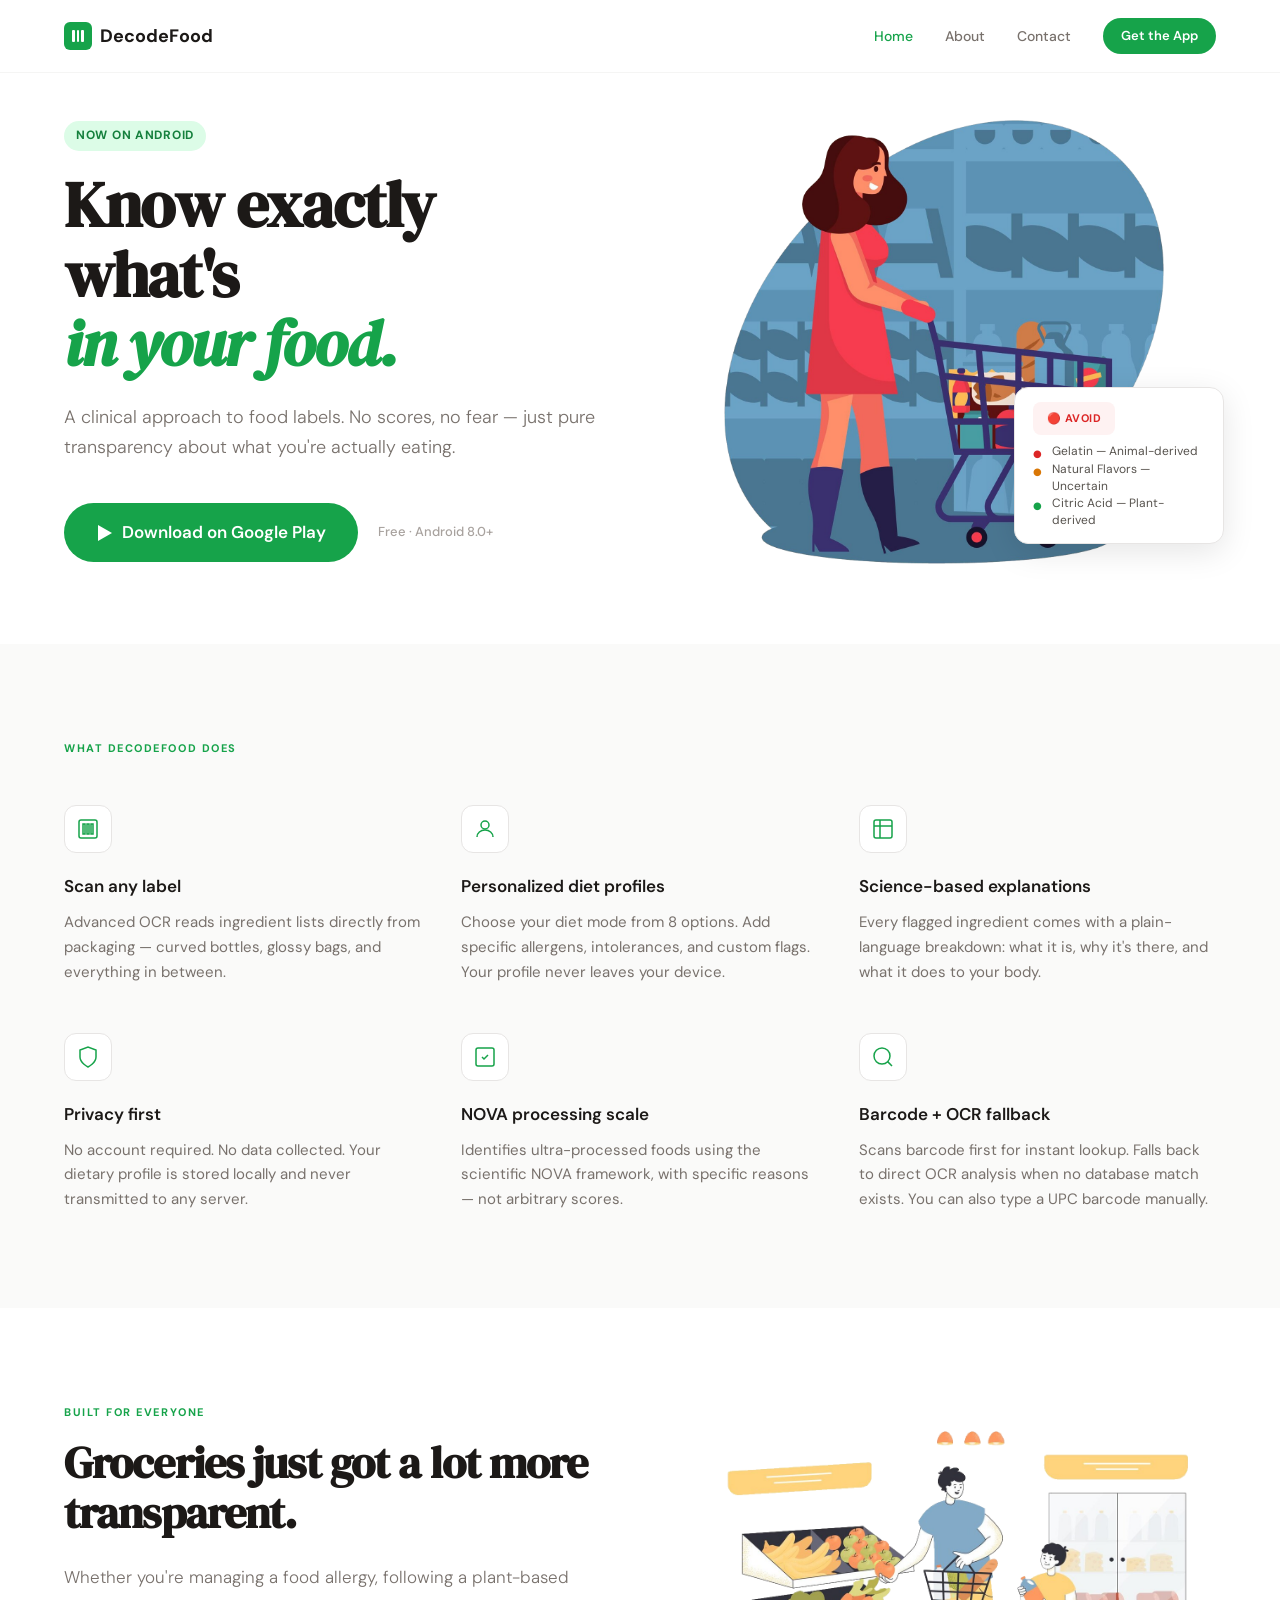
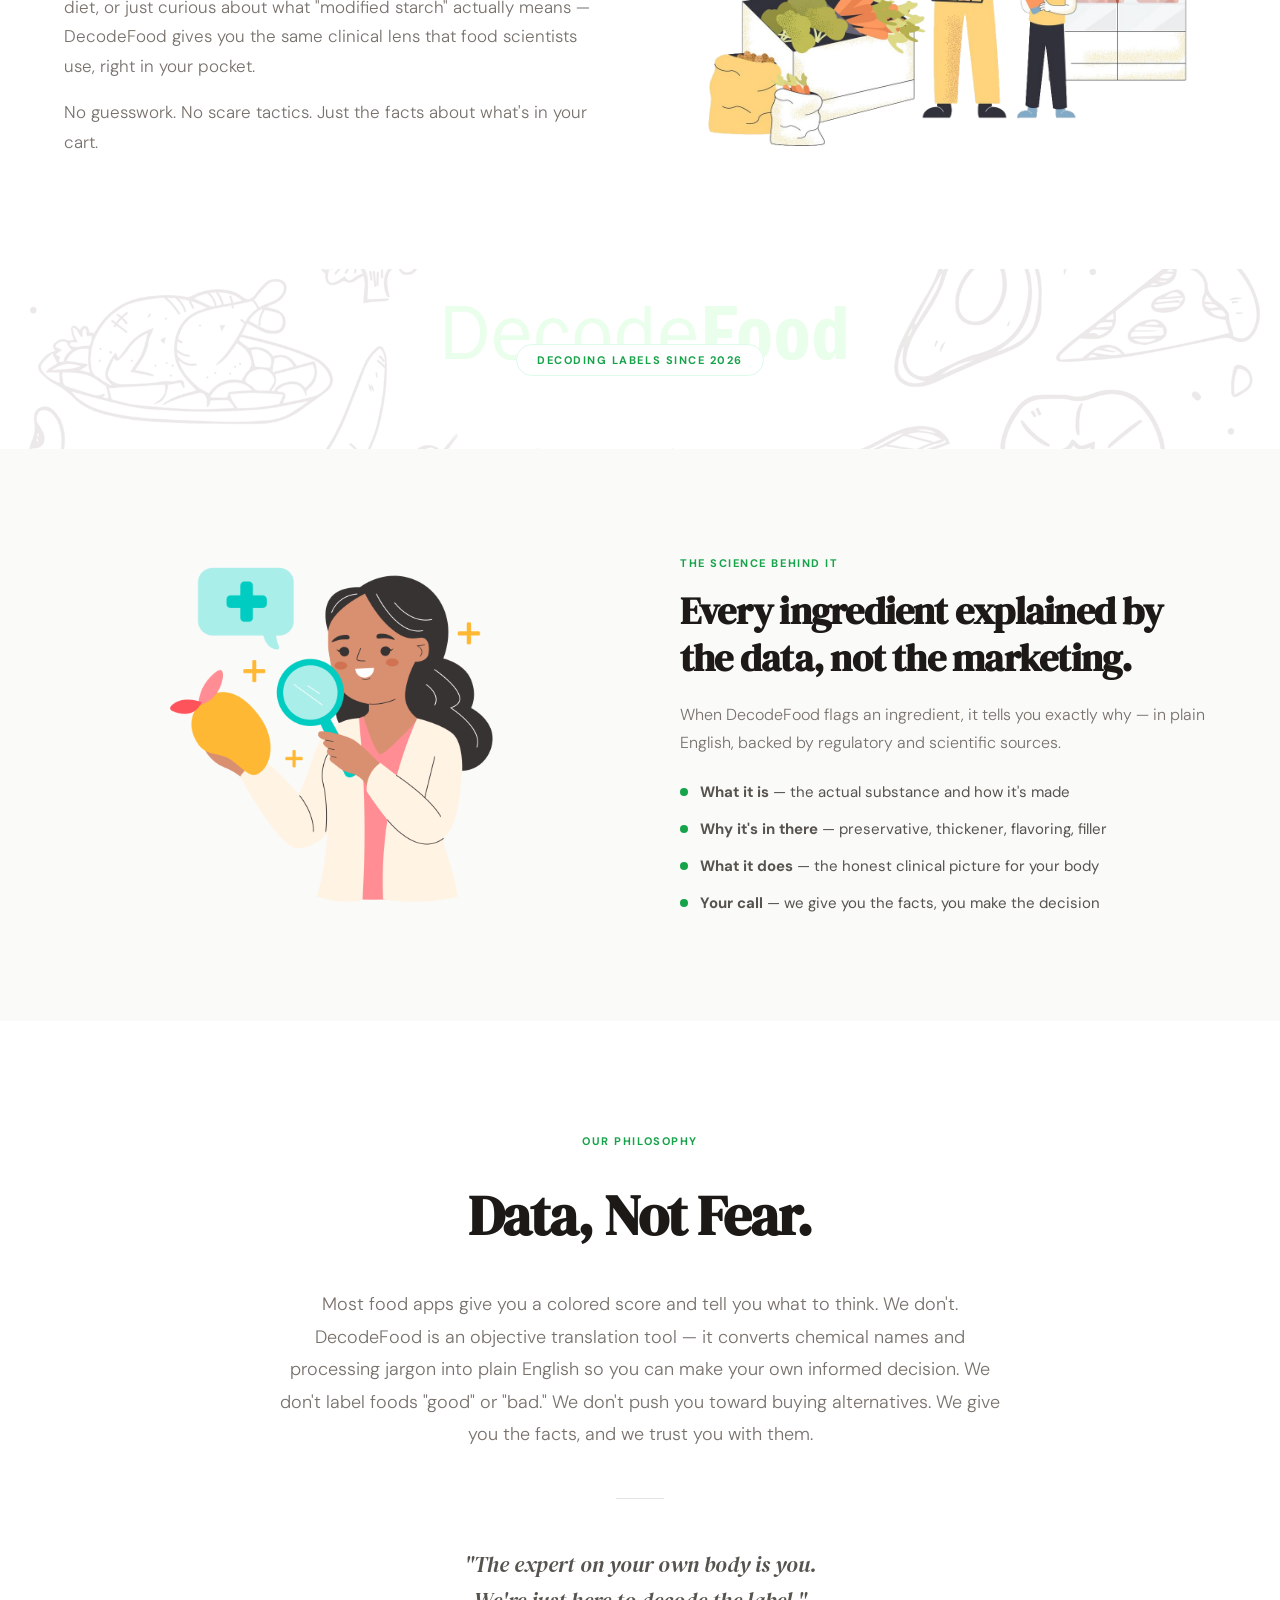
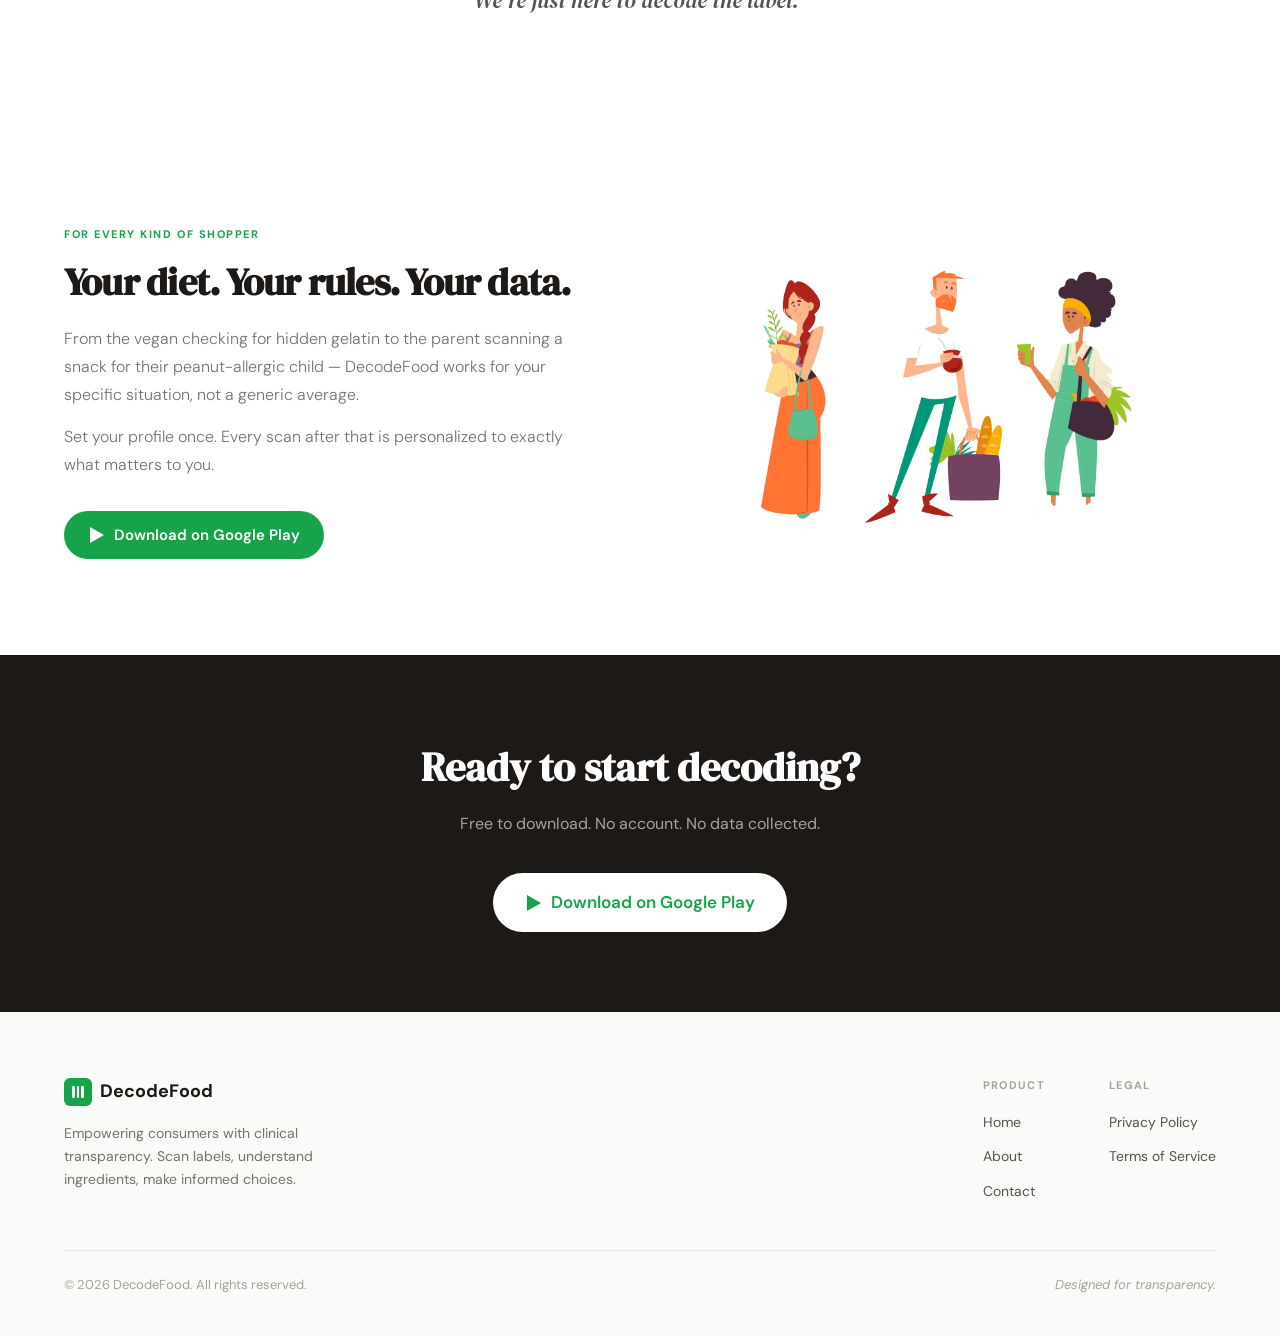
==== index.html @ 85f4deeb "Update index.html" ====
<!DOCTYPE html>
<html lang="en">
<head>
  <meta charset="UTF-8" />
  <meta name="viewport" content="width=device-width, initial-scale=1.0" />
  <title>DecodeFood — Food Label & Ingredient Scanner for Android</title>
  <meta name="description" content="DecodeFood decodes complex food labels into plain English. Scan any ingredient list, get instant alerts for your diet and allergies, and understand what's actually in your food. Free on Android." />

<!-- Canonical -->
<link rel="canonical" href="https://decodefood.app/" />

<!-- Open Graph -->
<meta property="og:type" content="website" />
<meta property="og:url" content="https://decodefood.app/" />
<meta property="og:title" content="DecodeFood — Know Exactly What's In Your Food" />
<meta property="og:description" content="Scan any food label and instantly understand what you're eating. Personalized alerts for 8 diets, allergens, and ultra-processed ingredients. Free on Android." />
<meta property="og:image" content="https://decodefood.app/images/splash-pattern.png" />
<meta property="og:site_name" content="DecodeFood" />

<!-- Twitter Card -->
<meta name="twitter:card" content="summary_large_image" />
<meta name="twitter:title" content="DecodeFood — Know Exactly What's In Your Food" />
<meta name="twitter:description" content="Scan any food label and instantly understand what you're eating. Free on Android." />
<meta name="twitter:image" content="https://decodefood.app/images/splash-pattern.png" />

<!-- Structured Data: Mobile App -->
<script type="application/ld+json">
{
  "@context": "https://schema.org",
  "@type": "MobileApplication",
  "name": "DecodeFood",
  "description": "DecodeFood decodes complex food labels into plain English. Scan any ingredient list, get personalized alerts for your diet and allergies, and understand what's actually in your food.",
  "operatingSystem": "Android",
  "applicationCategory": "HealthApplication",
  "offers": {
    "@type": "Offer",
    "price": "0",
    "priceCurrency": "USD"
  },
  "url": "https://decodefood.app",
  "screenshot": "https://decodefood.app/images/splash-pattern.png",
  "featureList": [
    "Food label OCR scanning",
    "Barcode ingredient lookup",
    "Personalized allergy alerts",
    "8 diet modes including Vegan, Vegetarian, and Nut-Free",
    "Manual UPC barcode entry",
    "NOVA ultra-processed food scale",
    "Science-based ingredient explanations",
    "Privacy-first — no data leaves your device"
  ]
}
</script>
  <link rel="icon" type="image/x-icon" href="favicon.ico" />
  <link rel="icon" type="image/png" sizes="32x32" href="favicon-32.png" />
  <link rel="apple-touch-icon" sizes="180x180" href="apple-touch-icon.png" />
  <link rel="icon" type="image/png" sizes="192x192" href="favicon-192.png" />
  <link rel="icon" type="image/png" sizes="512x512" href="favicon-512.png" />
  <link rel="preconnect" href="https://fonts.googleapis.com" />
  <link rel="preconnect" href="https://fonts.gstatic.com" crossorigin />
  <link href="https://fonts.googleapis.com/css2?family=DM+Sans:ital,opsz,wght@0,9..40,300;0,9..40,400;0,9..40,500;0,9..40,600;0,9..40,700;1,9..40,300&family=DM+Serif+Display:ital@0;1&display=swap" rel="stylesheet" />
  <link rel="stylesheet" href="style.css" />
  <style>
    /* Hero layout override for illustration */
    .hero .container {
      display: grid;
      grid-template-columns: 1fr 1fr;
      gap: 64px;
      align-items: center;
    }
    .hero-illustration {
      position: relative;
      display: flex;
      justify-content: center;
      align-items: flex-end;
    }
    .hero-illustration img {
      width: 100%;
      max-width: 440px;
      height: auto;
      border-radius: 20px;
    }
    .hero-scan-float {
      position: absolute;
      bottom: 20px;
      right: -8px;
      background: white;
      border: 1px solid #e7e5e4;
      border-radius: 14px;
      padding: 14px 18px;
      width: 210px;
      box-shadow: 0 8px 32px rgba(0,0,0,0.10);
    }
    .hero-scan-float .result-verdict { font-size: 11px; margin-bottom: 8px; }
    .hero-scan-float .result-item { font-size: 12px; }

    /* Who section */
    .who-section { padding: 96px 0; background: #fff; }
    .who-inner {
      display: grid;
      grid-template-columns: 1fr 1fr;
      gap: 80px;
      align-items: center;
    }
    .who-text .section-label { margin-bottom: 16px; }
    .who-text h2 {
      font-family: 'DM Serif Display', Georgia, serif;
      font-size: clamp(30px, 3.5vw, 44px);
      letter-spacing: -0.02em;
      line-height: 1.15;
      margin-bottom: 24px;
      color: #1c1917;
    }
    .who-text p {
      font-size: 17px;
      color: #78716c;
      line-height: 1.75;
      margin-bottom: 16px;
      font-weight: 300;
    }
    .who-illustration img {
      width: 100%;
      max-width: 480px;
      height: auto;
      border-radius: 20px;
      display: block;
      margin: 0 auto;
    }

    /* Pattern divider */
    .pattern-divider {
      position: relative;
      height: 180px;
      overflow: hidden;
      display: flex;
      align-items: center;
      justify-content: center;
    }
    .pattern-divider img {
      width: 100%;
      height: 100%;
      object-fit: cover;
      object-position: center;
      opacity: 0.15;
      position: absolute;
      top: 0; left: 0;
    }
    .pattern-divider-text {
      position: relative;
      z-index: 1;
      text-align: center;
    }
    .pattern-divider-text span {
      font-size: 11px;
      font-weight: 700;
      letter-spacing: 0.14em;
      text-transform: uppercase;
      color: #16a34a;
      background: white;
      padding: 8px 20px;
      border-radius: 100px;
      border: 1px solid #dcfce7;
    }

    /* Science section */
    .science-section { padding: 96px 0; background: #fafaf9; }
    .science-inner {
      display: grid;
      grid-template-columns: 1fr 1fr;
      gap: 80px;
      align-items: center;
    }
    .science-illustration { order: -1; }
    .science-illustration img {
      width: 100%;
      max-width: 380px;
      height: auto;
      display: block;
      margin: 0 auto;
    }
    .science-text .section-label { margin-bottom: 16px; }
    .science-text h2 {
      font-family: 'DM Serif Display', Georgia, serif;
      font-size: clamp(28px, 3vw, 40px);
      letter-spacing: -0.02em;
      line-height: 1.2;
      margin-bottom: 20px;
      color: #1c1917;
    }
    .science-text p {
      font-size: 16px;
      color: #78716c;
      line-height: 1.75;
      font-weight: 300;
      margin-bottom: 14px;
    }
    .science-points { display: flex; flex-direction: column; gap: 14px; margin-top: 24px; }
    .science-point { display: flex; align-items: flex-start; gap: 12px; font-size: 15px; color: #57534e; line-height: 1.55; }
    .science-point-dot { width: 8px; height: 8px; background: #16a34a; border-radius: 50%; flex-shrink: 0; margin-top: 7px; }

    /* Community section */
    .community-section { padding: 96px 0; background: #fff; }
    .community-inner {
      display: grid;
      grid-template-columns: 1fr 1fr;
      gap: 80px;
      align-items: center;
    }
    .community-text .section-label { margin-bottom: 16px; }
    .community-text h2 {
      font-family: 'DM Serif Display', Georgia, serif;
      font-size: clamp(28px, 3vw, 40px);
      letter-spacing: -0.02em;
      line-height: 1.2;
      margin-bottom: 20px;
      color: #1c1917;
    }
    .community-text p {
      font-size: 16px;
      color: #78716c;
      line-height: 1.75;
      font-weight: 300;
      margin-bottom: 14px;
    }
    .community-illustration img {
      width: 100%;
      max-width: 480px;
      height: auto;
      border-radius: 20px;
      display: block;
      margin: 0 auto;
    }

    /* Responsive */
    @media (max-width: 900px) {
      .hero .container,
      .who-inner,
      .science-inner,
      .community-inner { grid-template-columns: 1fr; gap: 40px; }
      .hero-illustration { order: -1; }
      .science-illustration { order: 0; }
      .hero-scan-float { display: none; }
    }
  </style>
  <!-- Google tag (gtag.js) -->
<script async src="https://www.googletagmanager.com/gtag/js?id=G-QGWBRZB8E3"></script>
<script>
  window.dataLayer = window.dataLayer || [];
  function gtag(){dataLayer.push(arguments);}
  gtag('js', new Date());

  gtag('config', 'G-QGWBRZB8E3');
</script>
</head>
<body>

  <!-- NAV -->
  <nav class="nav">
    <div class="nav-inner">
      <a href="index.html" class="nav-logo">
        <div class="logo-icon">
          <svg width="14" height="14" viewBox="0 0 14 14" fill="none">
            <rect x="1" y="1" width="3" height="12" rx="1" fill="white"/>
            <rect x="6" y="1" width="2" height="12" rx="1" fill="white"/>
            <rect x="10" y="1" width="3" height="12" rx="1" fill="white"/>
          </svg>
        </div>
        <span>DecodeFood</span>
      </a>
      <div class="nav-links">
        <a href="index.html" class="nav-link active">Home</a>
        <a href="about.html" class="nav-link">About</a>
        <a href="contact.html" class="nav-link">Contact</a>
        <a href="#" class="btn btn-sm">Get the App</a>
      </div>
      <button class="nav-toggle" onclick="toggleMenu()" aria-label="Menu">
        <span></span><span></span><span></span>
      </button>
    </div>
    <div class="nav-mobile" id="mobileMenu">
      <a href="index.html" onclick="closeMenu()">Home</a>
      <a href="about.html" onclick="closeMenu()">About</a>
      <a href="contact.html" onclick="closeMenu()">Contact</a>
      <a href="privacy.html" onclick="closeMenu()">Privacy</a>
      <a href="terms.html" onclick="closeMenu()">Terms</a>
      <a href="#" class="btn" style="text-align:center;margin-top:8px">Download on Google Play</a>
    </div>
  </nav>

  <!-- HERO -->
  <section class="hero">
    <div class="container">
      <!-- Left: text -->
      <div>
        <div class="hero-eyebrow">
          <span class="pill">Now on Android</span>
        </div>
        <h1 class="hero-headline">
          Know exactly what's<br>
          <em>in your food.</em>
        </h1>
        <p class="hero-sub">
          A clinical approach to food labels. No scores, no fear — just pure transparency about what you're actually eating.
        </p>
        <div class="hero-cta">
          <a href="#" class="btn btn-lg">
            <span aria-hidden="true" style="display:inline-flex;align-items:center;">
              <svg width="18" height="18" viewBox="0 0 18 18" fill="none">
                <polygon points="2,1 16,9 2,17" fill="white"/>
              </svg>
            </span>
            Download on Google Play
          </a>
          <span class="hero-note">Free · Android 8.0+</span>
        </div>
      </div>

      <!-- Right: illustration + floating scan result -->
      <div class="hero-illustration">
        <img
          src="images/illustration-shoppers.png"
          alt="People grocery shopping"
          loading="eager"
        />
        <div class="hero-scan-float">
          <div class="result-verdict avoid">🔴 AVOID</div>
          <div class="result-item"><span class="flag-red">●</span> Gelatin — Animal-derived</div>
          <div class="result-item"><span class="flag-amber">●</span> Natural Flavors — Uncertain</div>
          <div class="result-item"><span class="flag-green">●</span> Citric Acid — Plant-derived</div>
        </div>
      </div>
    </div>
  </section>

  <!-- FEATURES -->
  <section class="features">
    <div class="container">
      <div class="section-label">What DecodeFood does</div>
      <div class="features-grid">
        <div class="feature-card">
          <div class="feature-icon">
            <svg width="24" height="24" viewBox="0 0 24 24" fill="none" stroke="currentColor" stroke-width="1.5"><rect x="3" y="3" width="18" height="18" rx="2"/><path d="M7 7h2v10H7zM11 7h2v10h-2zM15 7h2v10h-2z"/></svg>
          </div>
          <h3>Scan any label</h3>
          <p>Advanced OCR reads ingredient lists directly from packaging — curved bottles, glossy bags, and everything in between.</p>
        </div>
        <div class="feature-card">
          <div class="feature-icon">
            <svg width="24" height="24" viewBox="0 0 24 24" fill="none" stroke="currentColor" stroke-width="1.5"><circle cx="12" cy="8" r="4"/><path d="M4 20c0-4 3.6-7 8-7s8 3 8 7"/></svg>
          </div>
          <h3>Personalized diet profiles</h3>
          <p>Choose your diet mode from 8 options. Add specific allergens, intolerances, and custom flags. Your profile never leaves your device.</p>
        </div>
        <div class="feature-card">
          <div class="feature-icon">
            <svg width="24" height="24" viewBox="0 0 24 24" fill="none" stroke="currentColor" stroke-width="1.5"><path d="M9 3H5a2 2 0 0 0-2 2v4m6-6h10a2 2 0 0 1 2 2v4M9 3v18m0 0h10a2 2 0 0 0 2-2V9M9 21H5a2 2 0 0 1-2-2V9m0 0h18"/></svg>
          </div>
          <h3>Science-based explanations</h3>
          <p>Every flagged ingredient comes with a plain-language breakdown: what it is, why it's there, and what it does to your body.</p>
        </div>
        <div class="feature-card">
          <div class="feature-icon">
            <svg width="24" height="24" viewBox="0 0 24 24" fill="none" stroke="currentColor" stroke-width="1.5"><path d="M12 22s8-4 8-10V5l-8-3-8 3v7c0 6 8 10 8 10z"/></svg>
          </div>
          <h3>Privacy first</h3>
          <p>No account required. No data collected. Your dietary profile is stored locally and never transmitted to any server.</p>
        </div>
        <div class="feature-card">
          <div class="feature-icon">
            <svg width="24" height="24" viewBox="0 0 24 24" fill="none" stroke="currentColor" stroke-width="1.5"><path d="M9 12l2 2 4-4"/><rect x="3" y="3" width="18" height="18" rx="2"/></svg>
          </div>
          <h3>NOVA processing scale</h3>
          <p>Identifies ultra-processed foods using the scientific NOVA framework, with specific reasons — not arbitrary scores.</p>
        </div>
        <div class="feature-card">
          <div class="feature-icon">
            <svg width="24" height="24" viewBox="0 0 24 24" fill="none" stroke="currentColor" stroke-width="1.5"><circle cx="11" cy="11" r="8"/><path d="m21 21-4.35-4.35"/></svg>
          </div>
          <h3>Barcode + OCR fallback</h3>
          <p>Scans barcode first for instant lookup. Falls back to direct OCR analysis when no database match exists. You can also type a UPC barcode manually.</p>
        </div>
      </div>
    </div>
  </section>

  <!-- WHO IT'S FOR -->
  <section class="who-section">
    <div class="container">
      <div class="who-inner">
        <div class="who-text">
          <div class="section-label">Built for everyone</div>
          <h2>Groceries just got a lot more transparent.</h2>
          <p>Whether you're managing a food allergy, following a plant-based diet, or just curious about what "modified starch" actually means — DecodeFood gives you the same clinical lens that food scientists use, right in your pocket.</p>
          <p>No guesswork. No scare tactics. Just the facts about what's in your cart.</p>
        </div>
        <div class="who-illustration">
          <img
            src="images/illustration-family.png"
            alt="Family shopping together in a grocery store"
            loading="lazy"
          />
        </div>
      </div>
    </div>
  </section>

  <!-- PATTERN DIVIDER -->
  <div class="pattern-divider">
    <img src="images/splash-pattern.png" alt="" role="presentation" />
    <div class="pattern-divider-text">
      <span>Decoding labels since 2026</span>
    </div>
  </div>

  <!-- SCIENCE SECTION -->
  <section class="science-section">
    <div class="container">
      <div class="science-inner">
        <div class="science-illustration">
          <img
            src="images/illustration-nutritionist.png"
            alt="Science-based ingredient analysis"
            loading="lazy"
          />
        </div>
        <div class="science-text">
          <div class="section-label">The science behind it</div>
          <h2>Every ingredient explained by the data, not the marketing.</h2>
          <p>When DecodeFood flags an ingredient, it tells you exactly why — in plain English, backed by regulatory and scientific sources.</p>
          <div class="science-points">
            <div class="science-point">
              <div class="science-point-dot"></div>
              <span><strong>What it is</strong> — the actual substance and how it's made</span>
            </div>
            <div class="science-point">
              <div class="science-point-dot"></div>
              <span><strong>Why it's in there</strong> — preservative, thickener, flavoring, filler</span>
            </div>
            <div class="science-point">
              <div class="science-point-dot"></div>
              <span><strong>What it does</strong> — the honest clinical picture for your body</span>
            </div>
            <div class="science-point">
              <div class="science-point-dot"></div>
              <span><strong>Your call</strong> — we give you the facts, you make the decision</span>
            </div>
          </div>
        </div>
      </div>
    </div>
  </section>

  <!-- PHILOSOPHY -->
  <section class="philosophy">
    <div class="container">
      <div class="philosophy-inner">
        <div class="philosophy-label">Our philosophy</div>
        <h2 class="philosophy-headline">Data, Not Fear.</h2>
        <p class="philosophy-body">
          Most food apps give you a colored score and tell you what to think. We don't. DecodeFood is an objective translation tool — it converts chemical names and processing jargon into plain English so you can make your own informed decision. We don't label foods "good" or "bad." We don't push you toward buying alternatives. We give you the facts, and we trust you with them.
        </p>
        <div class="philosophy-divider"></div>
        <p class="philosophy-quote">
          "The expert on your own body is you.<br>We're just here to decode the label."
        </p>
      </div>
    </div>
  </section>

  <!-- COMMUNITY SECTION -->
  <section class="community-section">
    <div class="container">
      <div class="community-inner">
        <div class="community-text">
          <div class="section-label">For every kind of shopper</div>
          <h2>Your diet. Your rules. Your data.</h2>
          <p>From the vegan checking for hidden gelatin to the parent scanning a snack for their peanut-allergic child — DecodeFood works for your specific situation, not a generic average.</p>
          <p>Set your profile once. Every scan after that is personalized to exactly what matters to you.</p>
          <div style="margin-top:32px;">
            <a href="#" class="btn">
              <span aria-hidden="true" style="display:inline-flex;align-items:center;">
                <svg width="18" height="18" viewBox="0 0 18 18" fill="none">
                  <polygon points="2,1 16,9 2,17" fill="white"/>
                </svg>
              </span>
              Download on Google Play
            </a>
          </div>
        </div>
        <div class="community-illustration">
          <img
            src="images/illustration-people.png"
            alt="Diverse group of grocery shoppers"
            loading="lazy"
          />
        </div>
      </div>
    </div>
  </section>

  <!-- CTA BANNER -->
  <section class="cta-banner">
    <div class="container">
      <div class="cta-inner">
        <h2>Ready to start decoding?</h2>
        <p>Free to download. No account. No data collected.</p>
        <a href="#" class="btn btn-lg btn-white">
          <span aria-hidden="true" style="display:inline-flex;align-items:center;">
            <svg width="18" height="18" viewBox="0 0 18 18" fill="none">
              <polygon points="2,1 16,9 2,17" fill="#16a34a"/>
            </svg>
          </span>
          Download on Google Play
        </a>
      </div>
    </div>
  </section>

  <!-- FOOTER -->
  <footer class="footer">
    <div class="container">
      <div class="footer-top">
        <div class="footer-brand">
          <a href="index.html" class="nav-logo">
            <div class="logo-icon">
              <svg width="14" height="14" viewBox="0 0 14 14" fill="none">
                <rect x="1" y="1" width="3" height="12" rx="1" fill="white"/>
                <rect x="6" y="1" width="2" height="12" rx="1" fill="white"/>
                <rect x="10" y="1" width="3" height="12" rx="1" fill="white"/>
              </svg>
            </div>
            <span>DecodeFood</span>
          </a>
          <p>Empowering consumers with clinical transparency. Scan labels, understand ingredients, make informed choices.</p>
        </div>
        <div class="footer-links">
          <div class="footer-col">
            <div class="footer-col-label">Product</div>
            <a href="index.html">Home</a>
            <a href="about.html">About</a>
            <a href="contact.html">Contact</a>
          </div>
          <div class="footer-col">
            <div class="footer-col-label">Legal</div>
            <a href="privacy.html">Privacy Policy</a>
            <a href="terms.html">Terms of Service</a>
          </div>
        </div>
      </div>
      <div class="footer-bottom">
        <span>© 2026 DecodeFood. All rights reserved.</span>
        <span class="footer-tagline">Designed for transparency.</span>
      </div>
    </div>
  </footer>

  <script src="main.js"></script>
</body>
</html>
---- style.css ----
/* ── Reset & Base ───────────────────────────────────────────── */
*, *::before, *::after { box-sizing: border-box; margin: 0; padding: 0; }

:root {
  --green: #16a34a;
  --green-light: #dcfce7;
  --green-dark: #15803d;
  --stone-50: #fafaf9;
  --stone-100: #f5f5f4;
  --stone-200: #e7e5e4;
  --stone-400: #a8a29e;
  --stone-500: #78716c;
  --stone-600: #57534e;
  --stone-900: #1c1917;
  --red-light: #fef2f2;
  --red: #dc2626;
  --amber: #d97706;
  --font-sans: 'DM Sans', system-ui, sans-serif;
  --font-serif: 'DM Serif Display', Georgia, serif;
  --max-w: 1200px;
  --radius: 12px;
}

html { scroll-behavior: smooth; }

body {
  font-family: var(--font-sans);
  color: var(--stone-900);
  background: #fff;
  line-height: 1.6;
  -webkit-font-smoothing: antialiased;
}

a { color: var(--green); text-decoration: none; }
a:hover { text-decoration: underline; }

/* ── Layout ─────────────────────────────────────────────────── */
.container {
  max-width: var(--max-w);
  margin: 0 auto;
  padding: 0 24px;
}

/* ── Buttons ─────────────────────────────────────────────────── */
.btn {
  display: inline-flex;
  align-items: center;
  gap: 8px;
  background: var(--green);
  color: #fff;
  border: none;
  cursor: pointer;
  font-family: var(--font-sans);
  font-weight: 600;
  font-size: 15px;
  padding: 12px 24px;
  border-radius: 100px;
  transition: background 0.15s, box-shadow 0.15s, transform 0.1s;
  text-decoration: none;
  white-space: nowrap;
}
.btn:hover { background: var(--green-dark); box-shadow: 0 4px 16px rgba(22,163,74,0.25); transform: translateY(-1px); text-decoration: none; }
.btn:active { transform: translateY(0); }

.btn-sm { font-size: 13px; padding: 8px 18px; }
.btn-lg { font-size: 17px; padding: 16px 32px; }

.btn-white {
  background: #fff;
  color: var(--green);
}
.btn-white:hover { background: #f0fdf4; box-shadow: 0 4px 16px rgba(0,0,0,0.1); }

/* ── Navigation ─────────────────────────────────────────────── */
.nav {
  position: fixed;
  top: 0; left: 0; right: 0;
  z-index: 100;
  background: rgba(255,255,255,0.92);
  backdrop-filter: blur(12px);
  border-bottom: 1px solid var(--stone-100);
}

.nav-inner {
  max-width: var(--max-w);
  margin: 0 auto;
  padding: 0 24px;
  height: 72px;
  display: flex;
  align-items: center;
  justify-content: space-between;
}

.nav-logo {
  display: flex;
  align-items: center;
  gap: 8px;
  font-weight: 700;
  font-size: 18px;
  color: var(--stone-900);
  text-decoration: none;
}
.nav-logo:hover { text-decoration: none; opacity: 0.8; }

.logo-icon {
  width: 28px; height: 28px;
  background: var(--green);
  border-radius: 6px;
  display: flex;
  align-items: center;
  justify-content: center;
  flex-shrink: 0;
}

.nav-links {
  display: flex;
  align-items: center;
  gap: 32px;
}

.nav-link {
  font-size: 14px;
  font-weight: 500;
  color: var(--stone-500);
  text-decoration: none;
  transition: color 0.15s;
}
.nav-link:hover, .nav-link.active { color: var(--green); text-decoration: none; }

.nav-toggle {
  display: none;
  flex-direction: column;
  gap: 5px;
  background: none;
  border: none;
  cursor: pointer;
  padding: 4px;
}
.nav-toggle span {
  display: block;
  width: 24px; height: 2px;
  background: var(--stone-900);
  border-radius: 2px;
  transition: 0.2s;
}

.nav-mobile {
  display: none;
  flex-direction: column;
  gap: 4px;
  padding: 16px 24px 24px;
  border-top: 1px solid var(--stone-100);
  background: #fff;
}
.nav-mobile a {
  font-size: 16px;
  font-weight: 500;
  color: var(--stone-600);
  padding: 10px 0;
  text-decoration: none;
  border-bottom: 1px solid var(--stone-100);
}
.nav-mobile a:last-child { border-bottom: none; }
.nav-mobile.open { display: flex; }

/* ── Pill ────────────────────────────────────────────────────── */
.pill {
  display: inline-block;
  background: var(--green-light);
  color: var(--green-dark);
  font-size: 12px;
  font-weight: 700;
  letter-spacing: 0.06em;
  text-transform: uppercase;
  padding: 5px 12px;
  border-radius: 100px;
}

/* ── Hero ────────────────────────────────────────────────────── */
.hero {
  padding-top: 120px;
  padding-bottom: 80px;
  overflow: hidden;
  position: relative;
}

.hero .container {
  display: grid;
  grid-template-columns: 1fr 1fr;
  gap: 80px;
  align-items: center;
}

.hero-eyebrow { margin-bottom: 20px; }

.hero-headline {
  font-family: var(--font-serif);
  font-size: clamp(44px, 5vw, 68px);
  line-height: 1.08;
  letter-spacing: -0.02em;
  color: var(--stone-900);
  margin-bottom: 24px;
}
.hero-headline em {
  font-style: italic;
  color: var(--green);
}

.hero-sub {
  font-size: 18px;
  color: var(--stone-500);
  line-height: 1.7;
  margin-bottom: 40px;
  font-weight: 300;
}

.hero-cta {
  display: flex;
  align-items: center;
  gap: 20px;
  flex-wrap: wrap;
}

.hero-note {
  font-size: 13px;
  color: var(--stone-400);
  font-weight: 500;
}

/* Scan demo widget */
.hero-visual {
  display: flex;
  justify-content: center;
}

.scan-demo {
  background: var(--stone-50);
  border: 1px solid var(--stone-200);
  border-radius: 20px;
  padding: 28px;
  width: 100%;
  max-width: 340px;
  position: relative;
  overflow: hidden;
}

.scan-line {
  position: absolute;
  top: 0; left: 0; right: 0;
  height: 2px;
  background: linear-gradient(90deg, transparent, var(--green), transparent);
  animation: scanLine 2.5s ease-in-out infinite;
}

@keyframes scanLine {
  0% { top: 0; opacity: 1; }
  80% { top: 100%; opacity: 1; }
  100% { top: 100%; opacity: 0; }
}

.scan-result {
  display: flex;
  flex-direction: column;
  gap: 14px;
}

.result-verdict {
  font-size: 13px;
  font-weight: 700;
  letter-spacing: 0.04em;
  padding: 8px 14px;
  border-radius: 8px;
  display: inline-block;
  margin-bottom: 4px;
}
.result-verdict.avoid {
  background: #fef2f2;
  color: #dc2626;
}

.result-item {
  display: flex;
  align-items: flex-start;
  gap: 10px;
  font-size: 14px;
  color: var(--stone-600);
  line-height: 1.4;
}

.flag-red { color: #dc2626; font-size: 10px; margin-top: 4px; flex-shrink: 0; }
.flag-amber { color: #d97706; font-size: 10px; margin-top: 4px; flex-shrink: 0; }
.flag-green { color: var(--green); font-size: 10px; margin-top: 4px; flex-shrink: 0; }

/* ── Features ────────────────────────────────────────────────── */
.features {
  background: var(--stone-50);
  padding: 96px 0;
}

.section-label {
  font-size: 11px;
  font-weight: 700;
  letter-spacing: 0.14em;
  text-transform: uppercase;
  color: var(--green);
  margin-bottom: 48px;
}

.features-grid {
  display: grid;
  grid-template-columns: repeat(3, 1fr);
  gap: 48px 40px;
}

.feature-card { }

.feature-icon {
  width: 48px; height: 48px;
  background: #fff;
  border: 1px solid var(--stone-200);
  border-radius: var(--radius);
  display: flex;
  align-items: center;
  justify-content: center;
  margin-bottom: 20px;
  color: var(--green);
}

.feature-card h3 {
  font-size: 17px;
  font-weight: 600;
  margin-bottom: 10px;
  color: var(--stone-900);
}

.feature-card p {
  font-size: 15px;
  color: var(--stone-500);
  line-height: 1.65;
}

/* ── Philosophy ──────────────────────────────────────────────── */
.philosophy {
  padding: 112px 0;
}

.philosophy-inner {
  max-width: 720px;
  margin: 0 auto;
  text-align: center;
}

.philosophy-label {
  font-size: 11px;
  font-weight: 700;
  letter-spacing: 0.14em;
  text-transform: uppercase;
  color: var(--green);
  margin-bottom: 20px;
}

.philosophy-headline {
  font-family: var(--font-serif);
  font-size: clamp(40px, 5vw, 56px);
  letter-spacing: -0.02em;
  margin-bottom: 28px;
}

.philosophy-body {
  font-size: 18px;
  color: var(--stone-500);
  line-height: 1.8;
  font-weight: 300;
  margin-bottom: 48px;
}

.philosophy-divider {
  width: 48px;
  height: 1px;
  background: var(--stone-200);
  margin: 48px auto;
}

.philosophy-quote {
  font-family: var(--font-serif);
  font-style: italic;
  font-size: 22px;
  color: var(--stone-600);
  line-height: 1.6;
}

/* ── CTA Banner ──────────────────────────────────────────────── */
.cta-banner {
  background: var(--stone-900);
  padding: 80px 0;
}

.cta-inner {
  text-align: center;
}

.cta-inner h2 {
  font-family: var(--font-serif);
  font-size: 40px;
  color: #fff;
  margin-bottom: 12px;
}

.cta-inner p {
  font-size: 16px;
  color: var(--stone-400);
  margin-bottom: 36px;
}

/* ── Footer ──────────────────────────────────────────────────── */
.footer {
  background: var(--stone-50);
  border-top: 1px solid var(--stone-100);
  padding: 64px 0 40px;
}

.footer-top {
  display: flex;
  justify-content: space-between;
  gap: 48px;
  margin-bottom: 48px;
  flex-wrap: wrap;
}

.footer-brand {
  max-width: 300px;
}

.footer-brand .nav-logo {
  margin-bottom: 16px;
}

.footer-brand p {
  font-size: 14px;
  color: var(--stone-500);
  line-height: 1.65;
}

.footer-links {
  display: flex;
  gap: 64px;
  flex-wrap: wrap;
}

.footer-col {
  display: flex;
  flex-direction: column;
  gap: 12px;
}

.footer-col-label {
  font-size: 11px;
  font-weight: 700;
  letter-spacing: 0.12em;
  text-transform: uppercase;
  color: var(--stone-400);
  margin-bottom: 4px;
}

.footer-col a {
  font-size: 14px;
  color: var(--stone-600);
  text-decoration: none;
  transition: color 0.15s;
}
.footer-col a:hover { color: var(--green); }

.footer-bottom {
  border-top: 1px solid var(--stone-200);
  padding-top: 24px;
  display: flex;
  justify-content: space-between;
  align-items: center;
  flex-wrap: wrap;
  gap: 8px;
}

.footer-bottom span {
  font-size: 13px;
  color: var(--stone-400);
}

.footer-tagline { font-style: italic; }

/* ── Page (inner pages) ──────────────────────────────────────── */
.page-main {
  padding-top: 120px;
  padding-bottom: 96px;
}

.page-header {
  margin-bottom: 64px;
  padding-bottom: 48px;
  border-bottom: 1px solid var(--stone-100);
}

.page-title {
  font-family: var(--font-serif);
  font-size: clamp(36px, 4vw, 56px);
  letter-spacing: -0.02em;
  line-height: 1.1;
  margin-top: 16px;
  margin-bottom: 16px;
}

.page-effective {
  font-size: 14px;
  color: var(--stone-400);
  margin-top: 8px;
}

/* ── Prose content ───────────────────────────────────────────── */
.prose-content {
  max-width: 720px;
}

.prose-section {
  margin-bottom: 64px;
}

.prose-section h2 {
  font-size: 28px;
  font-weight: 700;
  margin-bottom: 20px;
  color: var(--stone-900);
}

.prose-section p {
  font-size: 17px;
  color: var(--stone-600);
  line-height: 1.75;
  margin-bottom: 16px;
}

.prose-divider {
  width: 48px;
  height: 2px;
  background: var(--green-light);
  margin: 48px 0;
}

/* How it works steps */
.how-steps {
  display: flex;
  flex-direction: column;
  gap: 32px;
  margin-top: 24px;
}

.how-step {
  display: flex;
  gap: 24px;
  align-items: flex-start;
}

.how-step-num {
  font-family: var(--font-serif);
  font-size: 32px;
  color: var(--stone-200);
  line-height: 1;
  flex-shrink: 0;
  width: 48px;
}

.how-step-content h4 {
  font-size: 16px;
  font-weight: 700;
  margin-bottom: 6px;
  color: var(--stone-900);
}

.how-step-content p {
  font-size: 15px;
  color: var(--stone-500);
  line-height: 1.65;
  margin: 0;
}

/* Don't list */
.dont-list {
  display: flex;
  flex-direction: column;
  gap: 12px;
  margin-top: 8px;
}

.dont-item {
  display: flex;
  align-items: center;
  gap: 14px;
  font-size: 16px;
  color: var(--stone-600);
}

.dont-x {
  color: var(--red);
  font-weight: 700;
  font-size: 18px;
  flex-shrink: 0;
}

/* ── Legal content ───────────────────────────────────────────── */
.legal-content {
  max-width: 760px;
}

.legal-callout {
  padding: 20px 24px;
  border-radius: var(--radius);
  font-size: 15px;
  line-height: 1.65;
  margin-bottom: 40px;
}

.legal-callout.green {
  background: var(--green-light);
  color: var(--green-dark);
  border-left: 3px solid var(--green);
}

.legal-callout.red {
  background: var(--red-light);
  color: var(--red);
  border-left: 3px solid var(--red);
  margin-top: 24px;
}

.legal-section {
  margin-bottom: 48px;
  padding-bottom: 48px;
  border-bottom: 1px solid var(--stone-100);
}
.legal-section:last-child { border-bottom: none; }

.legal-section h2 {
  font-size: 22px;
  font-weight: 700;
  margin-bottom: 16px;
  color: var(--stone-900);
}

.legal-section h3 {
  font-size: 16px;
  font-weight: 600;
  margin-top: 24px;
  margin-bottom: 10px;
  color: var(--stone-700, #44403c);
}

.legal-section p {
  font-size: 15px;
  color: var(--stone-600);
  line-height: 1.75;
  margin-bottom: 14px;
}

.legal-section em {
  font-style: italic;
  color: var(--stone-500);
}

.legal-section ul {
  margin: 12px 0 16px 20px;
  display: flex;
  flex-direction: column;
  gap: 8px;
}

.legal-section ul li {
  font-size: 15px;
  color: var(--stone-600);
  line-height: 1.65;
}

.legal-section a {
  color: var(--green);
  text-decoration: underline;
}

/* ── Contact page ────────────────────────────────────────────── */
.contact-main {
  padding-bottom: 120px;
}

.contact-inner {
  max-width: 600px;
}

.contact-sub {
  font-size: 20px;
  color: var(--stone-500);
  line-height: 1.65;
  font-weight: 300;
  margin-top: 20px;
  margin-bottom: 48px;
}

.contact-email {
  display: inline-block;
  font-size: clamp(22px, 3vw, 32px);
  font-weight: 700;
  color: var(--stone-900);
  border-bottom: 2px solid var(--green);
  padding-bottom: 4px;
  transition: color 0.15s;
  text-decoration: none;
  margin-bottom: 20px;
}
.contact-email:hover { color: var(--green); text-decoration: none; }

.contact-note {
  font-size: 14px;
  color: var(--stone-400);
  margin-bottom: 56px;
}

.contact-topics {
  display: flex;
  flex-direction: column;
  gap: 24px;
  padding-top: 48px;
  border-top: 1px solid var(--stone-100);
}

.contact-topic {
  display: flex;
  gap: 20px;
  align-items: flex-start;
}

.topic-icon {
  font-size: 24px;
  flex-shrink: 0;
  margin-top: 2px;
}

.contact-topic strong {
  display: block;
  font-size: 16px;
  font-weight: 600;
  margin-bottom: 4px;
  color: var(--stone-900);
}

.contact-topic p {
  font-size: 14px;
  color: var(--stone-500);
  line-height: 1.6;
  margin: 0;
}

/* ── Responsive ──────────────────────────────────────────────── */
.br-desktop { display: block; }

@media (max-width: 900px) {
  .hero .container {
    grid-template-columns: 1fr;
    gap: 48px;
  }

  .hero-visual { order: -1; }

  .features-grid {
    grid-template-columns: repeat(2, 1fr);
    gap: 36px;
  }

  .br-desktop { display: none; }
}

@media (max-width: 640px) {
  .nav-links { display: none; }
  .nav-toggle { display: flex; }

  .hero { padding-top: 100px; }

  .features-grid { grid-template-columns: 1fr; }

  .footer-top { flex-direction: column; }

  .footer-links { gap: 32px; }

  .philosophy-body { font-size: 16px; }

  .cta-inner h2 { font-size: 30px; }

  .hero-cta { flex-direction: column; align-items: flex-start; }

  .footer-bottom { flex-direction: column; align-items: flex-start; }
}

/* ── Animations ──────────────────────────────────────────────── */
@keyframes fadeUp {
  from { opacity: 0; transform: translateY(24px); }
  to { opacity: 1; transform: translateY(0); }
}

.hero .container > * {
  animation: fadeUp 0.6s ease both;
}

.hero-visual { animation-delay: 0.1s; }
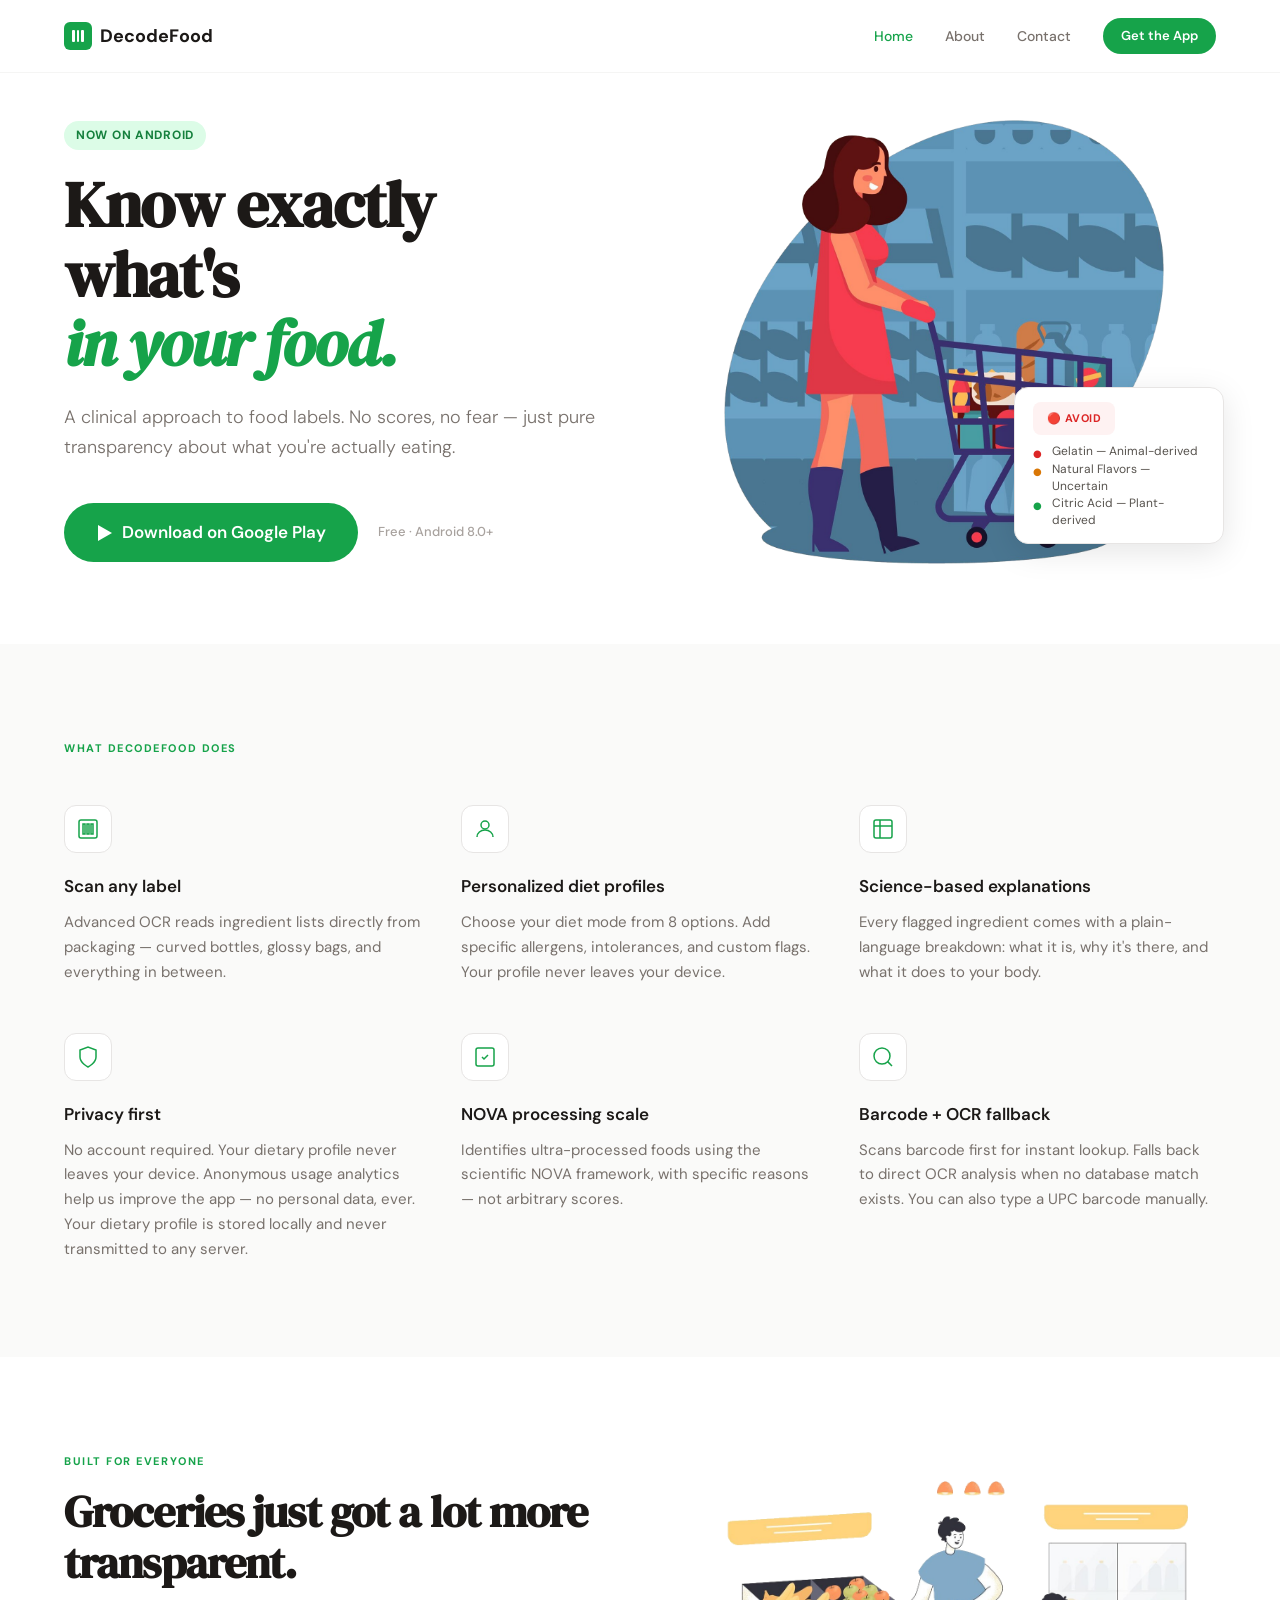
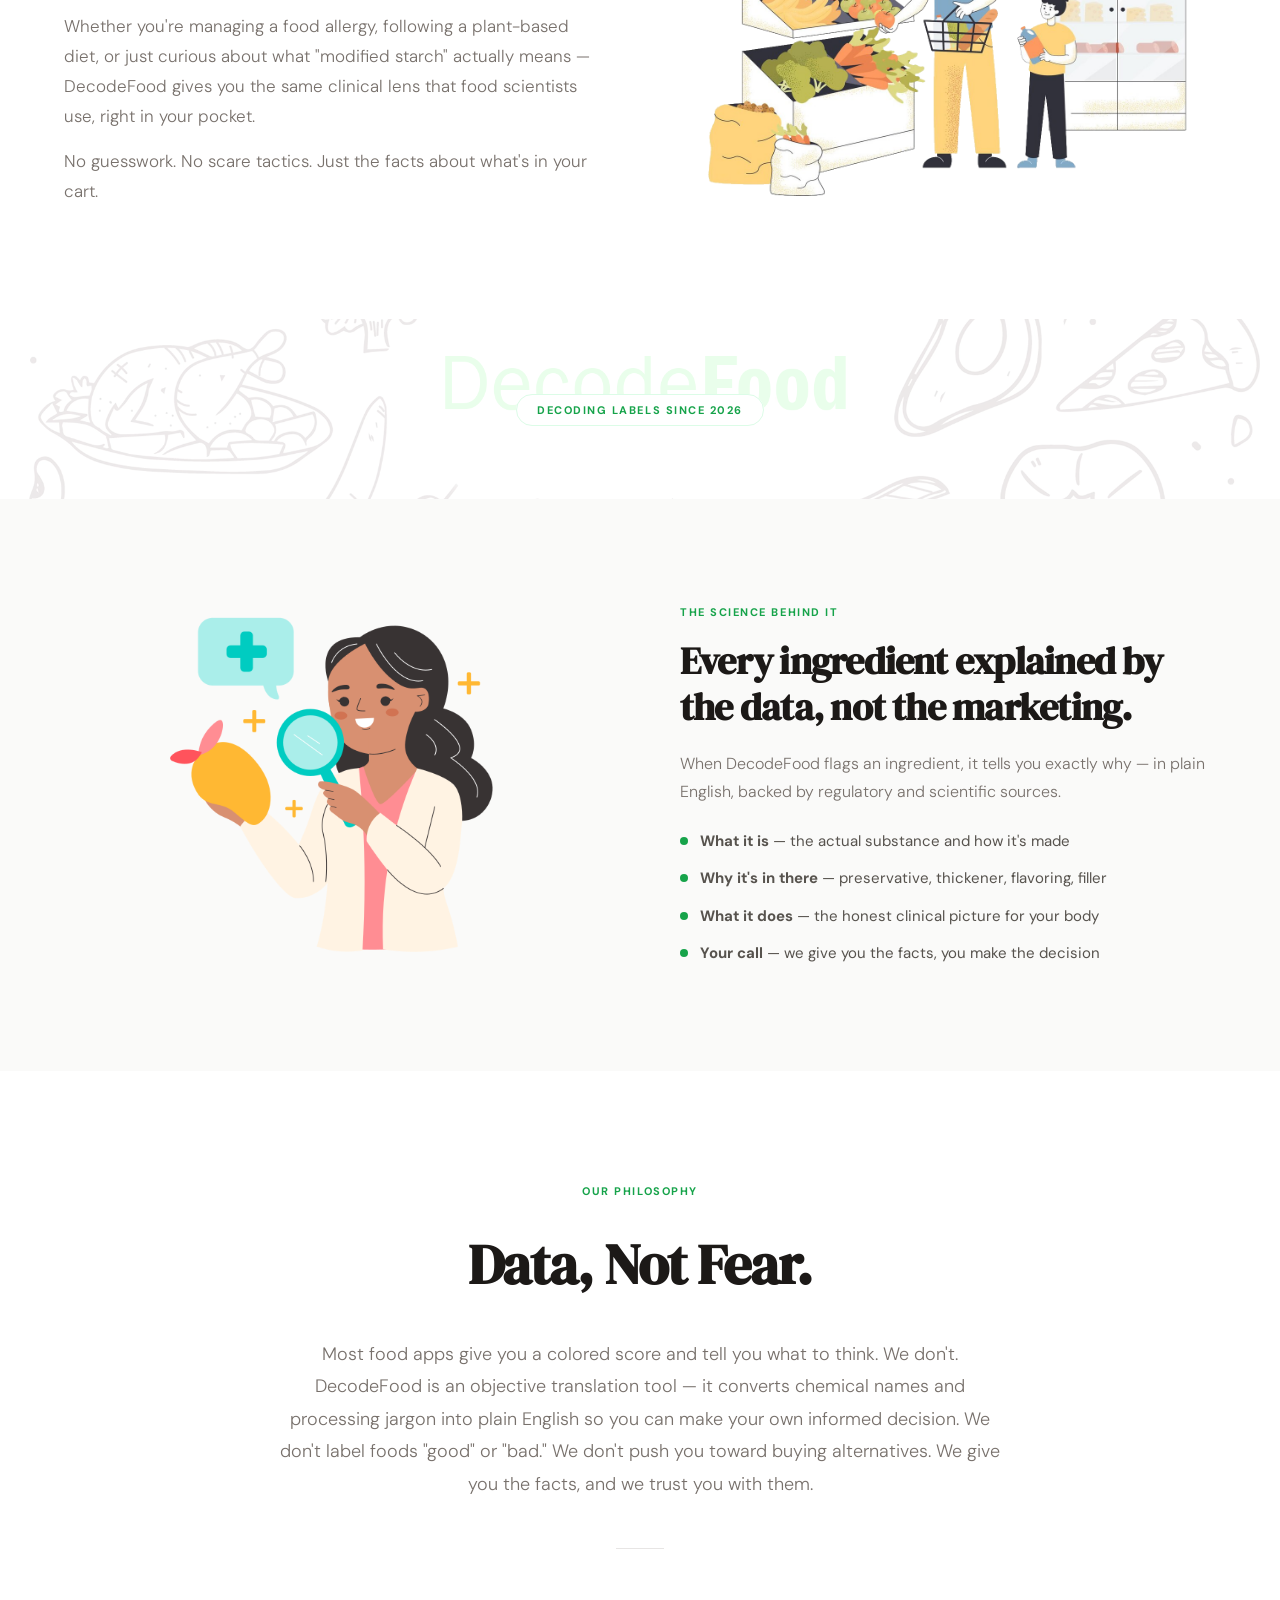
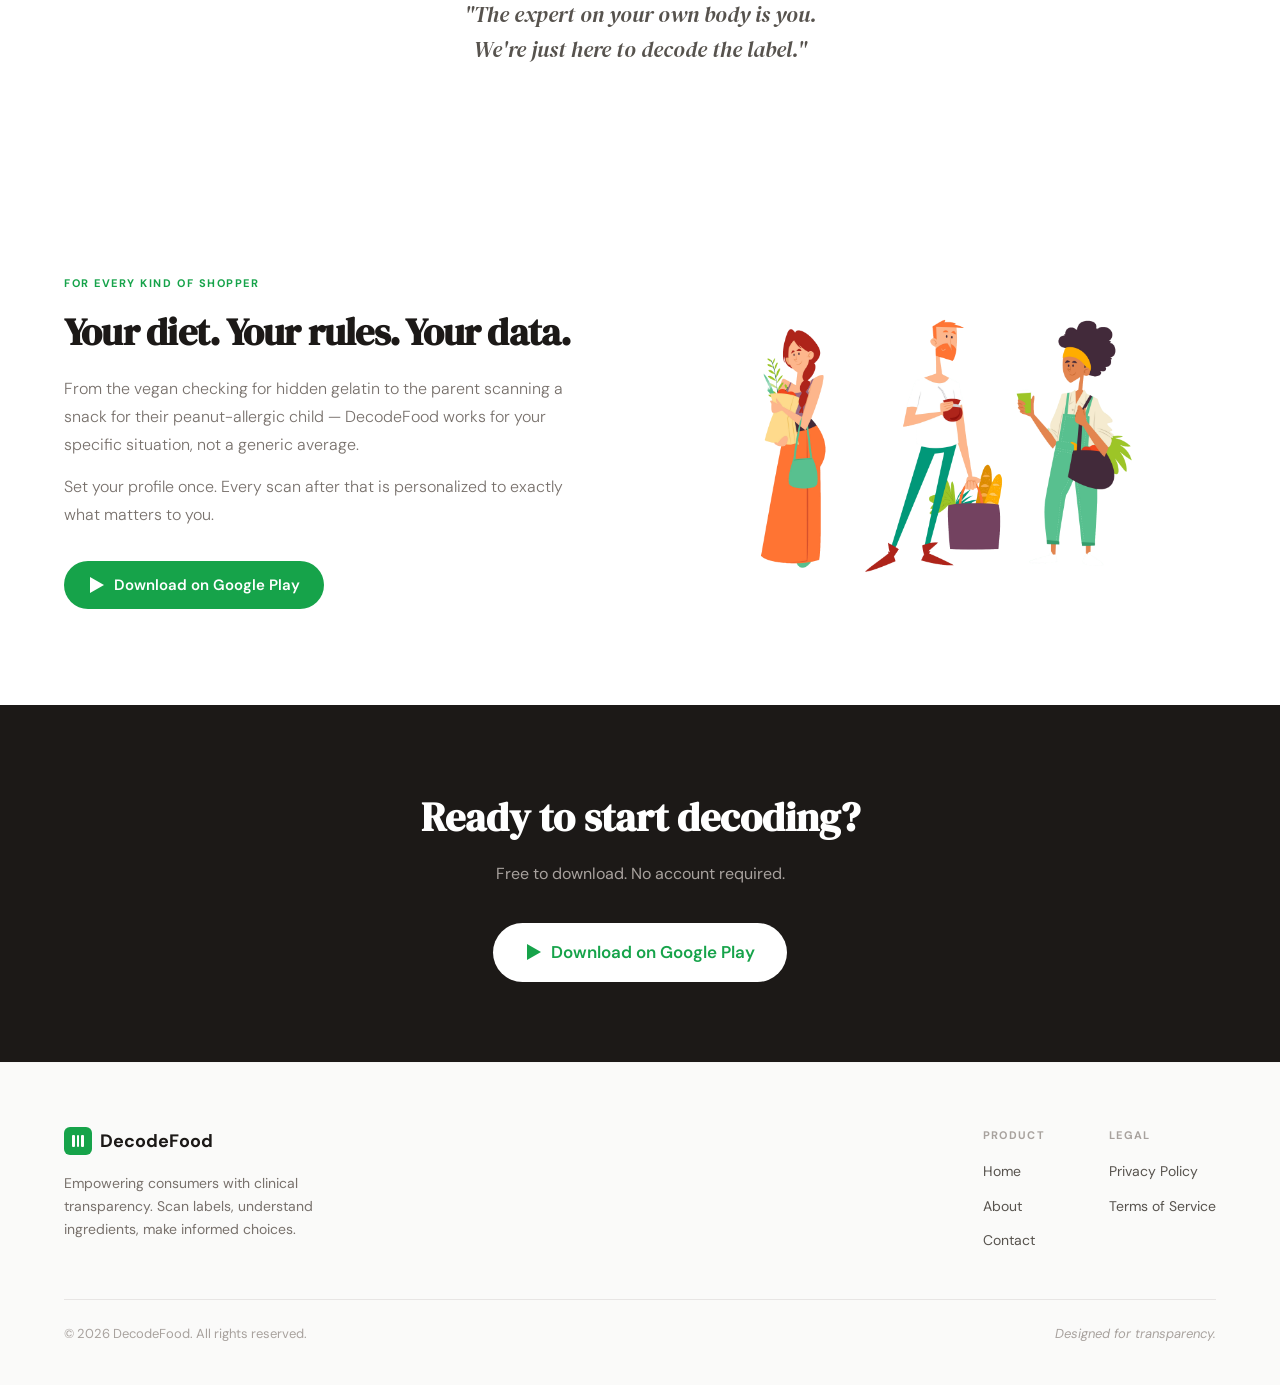
==== commit e8c83bbb: "Update index.html" ====
--- a/index.html
+++ b/index.html
@@ -363,7 +363,7 @@
             <svg width="24" height="24" viewBox="0 0 24 24" fill="none" stroke="currentColor" stroke-width="1.5"><path d="M12 22s8-4 8-10V5l-8-3-8 3v7c0 6 8 10 8 10z"/></svg>
           </div>
           <h3>Privacy first</h3>
-          <p>No account required. No data collected. Your dietary profile is stored locally and never transmitted to any server.</p>
+          <p>No account required. Your dietary profile never leaves your device. Anonymous usage analytics help us improve the app — no personal data, ever. Your dietary profile is stored locally and never transmitted to any server.</p>
         </div>
         <div class="feature-card">
           <div class="feature-icon">
@@ -503,7 +503,7 @@
     <div class="container">
       <div class="cta-inner">
         <h2>Ready to start decoding?</h2>
-        <p>Free to download. No account. No data collected.</p>
+        <p>Free to download. No account required.</p>
         <a href="#" class="btn btn-lg btn-white">
           <span aria-hidden="true" style="display:inline-flex;align-items:center;">
             <svg width="18" height="18" viewBox="0 0 18 18" fill="none">
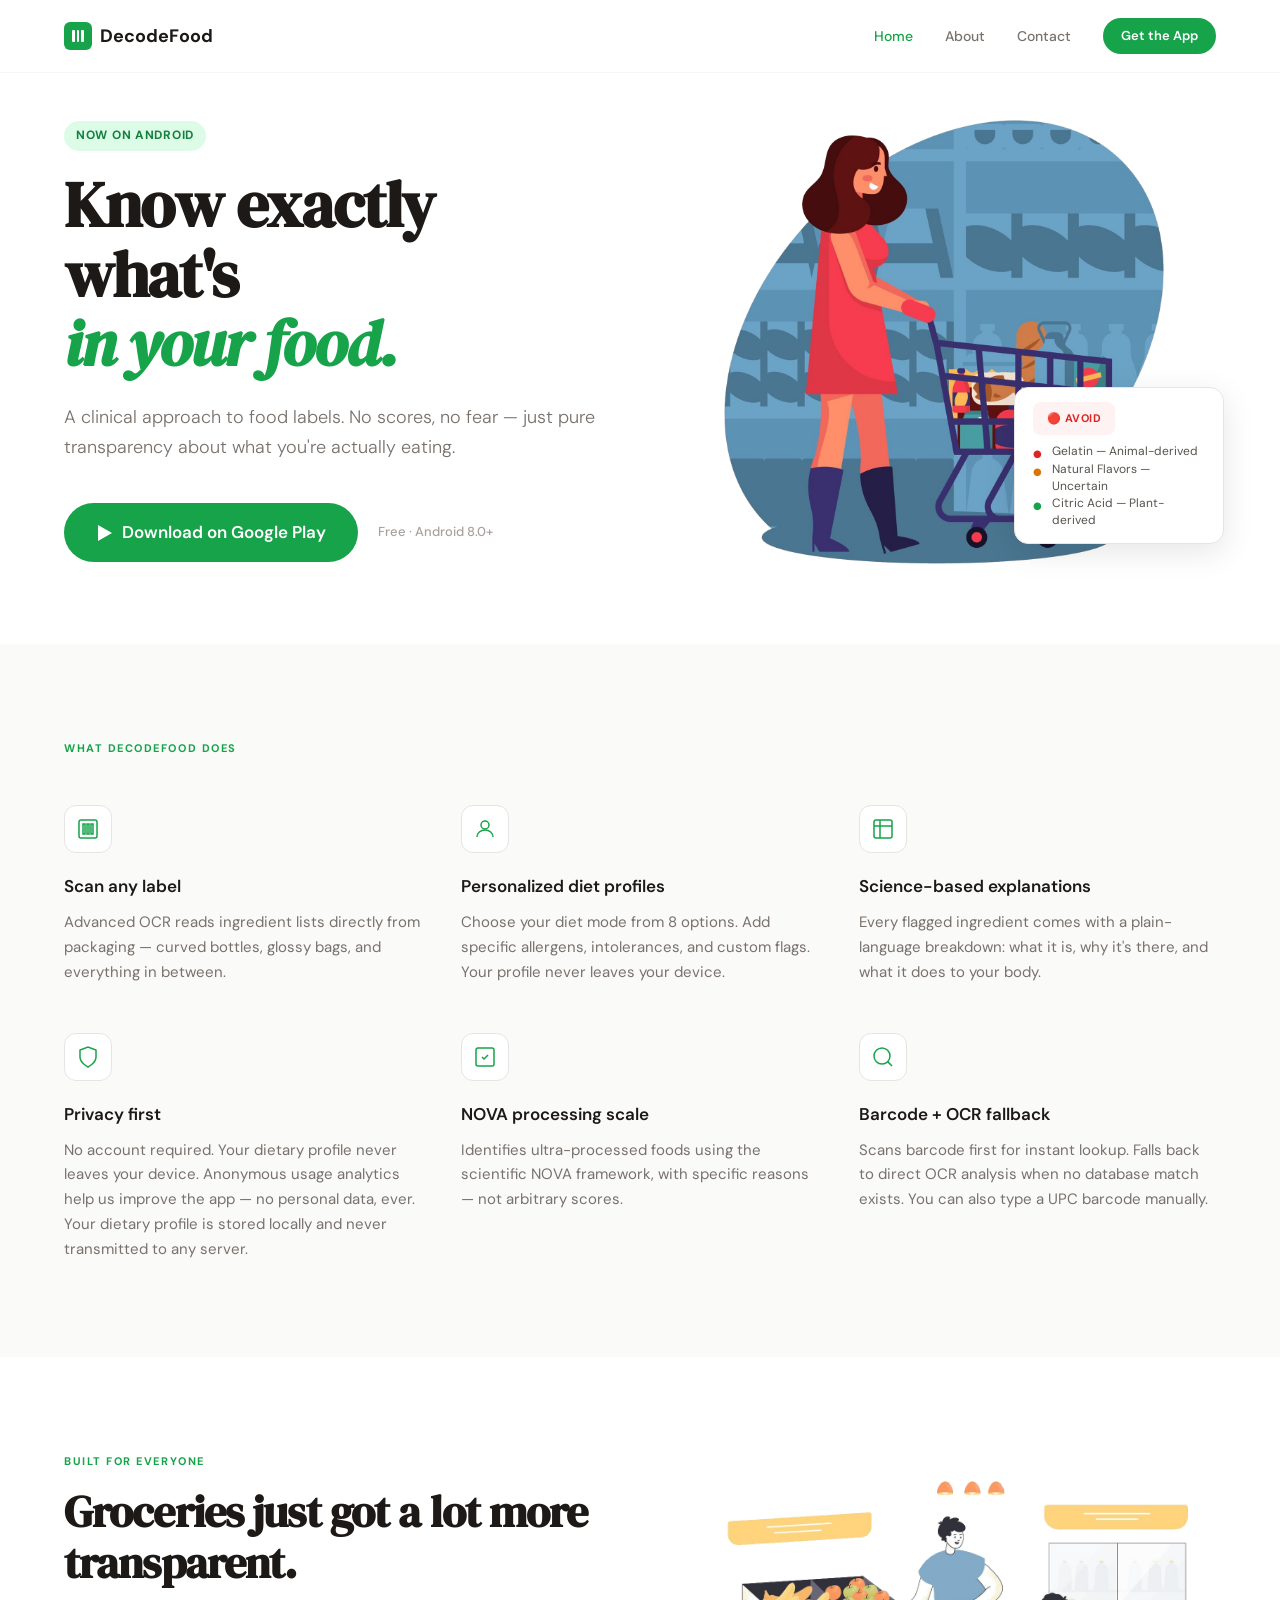
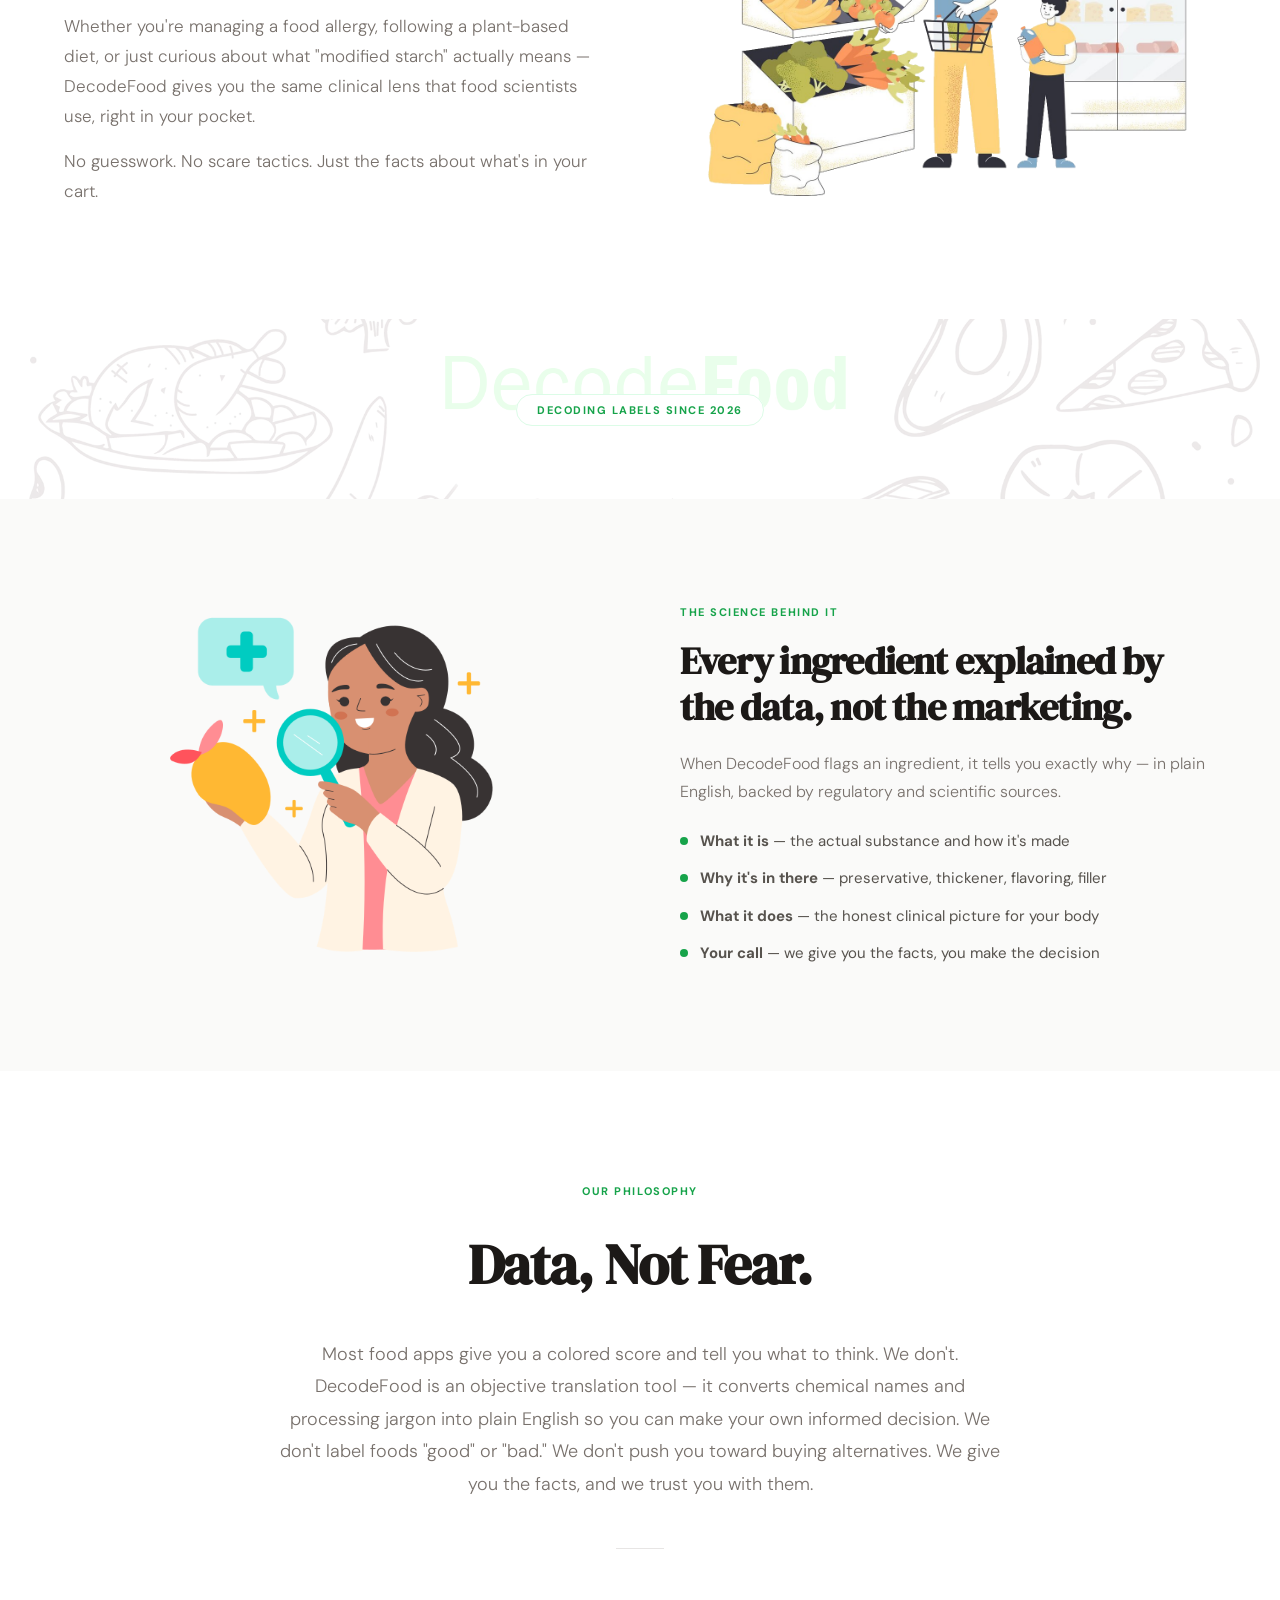
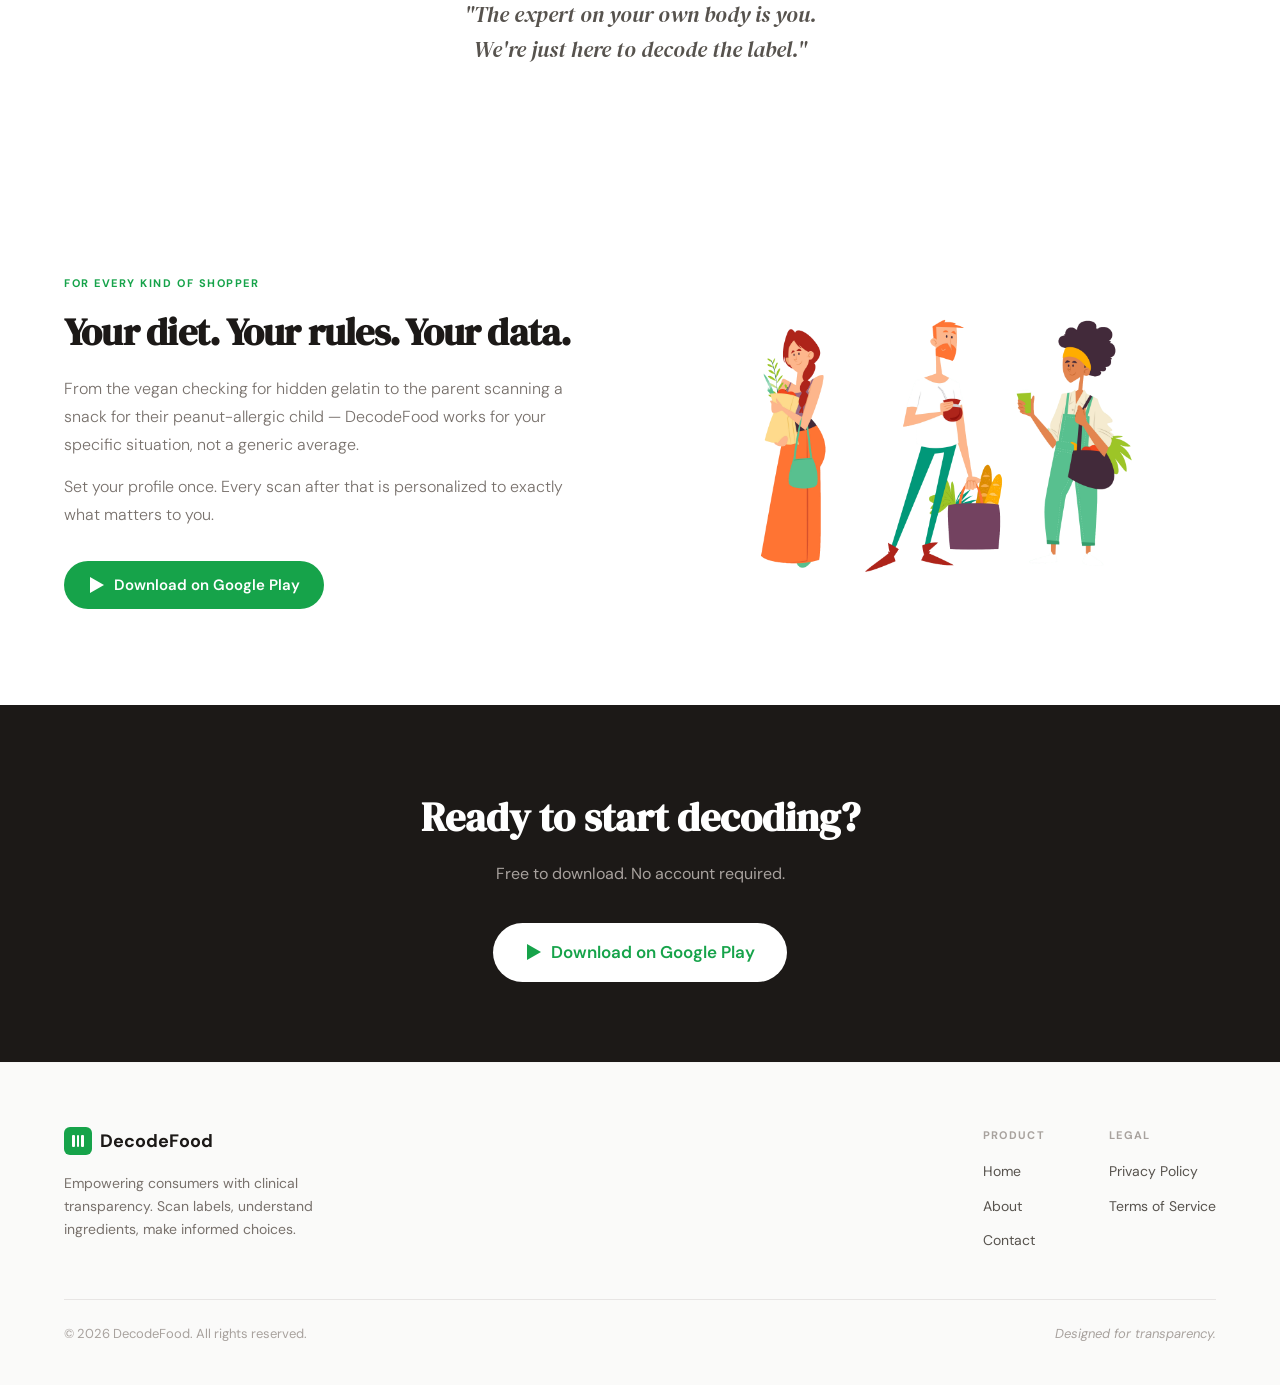
==== commit 8b807f1c: "Update app links to Google Play Store" ====
--- a/index.html
+++ b/index.html
@@ -271,7 +271,7 @@
         <a href="index.html" class="nav-link active">Home</a>
         <a href="about.html" class="nav-link">About</a>
         <a href="contact.html" class="nav-link">Contact</a>
-        <a href="#" class="btn btn-sm">Get the App</a>
+        <a href="https://play.google.com/store/apps/details?id=com.decode.food&hl=en_US" class="btn btn-sm">Get the App</a>
       </div>
       <button class="nav-toggle" onclick="toggleMenu()" aria-label="Menu">
         <span></span><span></span><span></span>
@@ -283,7 +283,7 @@
       <a href="contact.html" onclick="closeMenu()">Contact</a>
       <a href="privacy.html" onclick="closeMenu()">Privacy</a>
       <a href="terms.html" onclick="closeMenu()">Terms</a>
-      <a href="#" class="btn" style="text-align:center;margin-top:8px">Download on Google Play</a>
+      <a href="https://play.google.com/store/apps/details?id=com.decode.food&hl=en_US" class="btn" style="text-align:center;margin-top:8px">Download on Google Play</a>
     </div>
   </nav>
 
@@ -303,7 +303,7 @@
           A clinical approach to food labels. No scores, no fear — just pure transparency about what you're actually eating.
         </p>
         <div class="hero-cta">
-          <a href="#" class="btn btn-lg">
+          <a href="https://play.google.com/store/apps/details?id=com.decode.food&hl=en_US" class="btn btn-lg">
             <span aria-hidden="true" style="display:inline-flex;align-items:center;">
               <svg width="18" height="18" viewBox="0 0 18 18" fill="none">
                 <polygon points="2,1 16,9 2,17" fill="white"/>
@@ -477,7 +477,7 @@
           <p>From the vegan checking for hidden gelatin to the parent scanning a snack for their peanut-allergic child — DecodeFood works for your specific situation, not a generic average.</p>
           <p>Set your profile once. Every scan after that is personalized to exactly what matters to you.</p>
           <div style="margin-top:32px;">
-            <a href="#" class="btn">
+            <a href="https://play.google.com/store/apps/details?id=com.decode.food&hl=en_US" class="btn">
               <span aria-hidden="true" style="display:inline-flex;align-items:center;">
                 <svg width="18" height="18" viewBox="0 0 18 18" fill="none">
                   <polygon points="2,1 16,9 2,17" fill="white"/>
@@ -504,7 +504,7 @@
       <div class="cta-inner">
         <h2>Ready to start decoding?</h2>
         <p>Free to download. No account required.</p>
-        <a href="#" class="btn btn-lg btn-white">
+        <a href="https://play.google.com/store/apps/details?id=com.decode.food&hl=en_US" class="btn btn-lg btn-white">
           <span aria-hidden="true" style="display:inline-flex;align-items:center;">
             <svg width="18" height="18" viewBox="0 0 18 18" fill="none">
               <polygon points="2,1 16,9 2,17" fill="#16a34a"/>
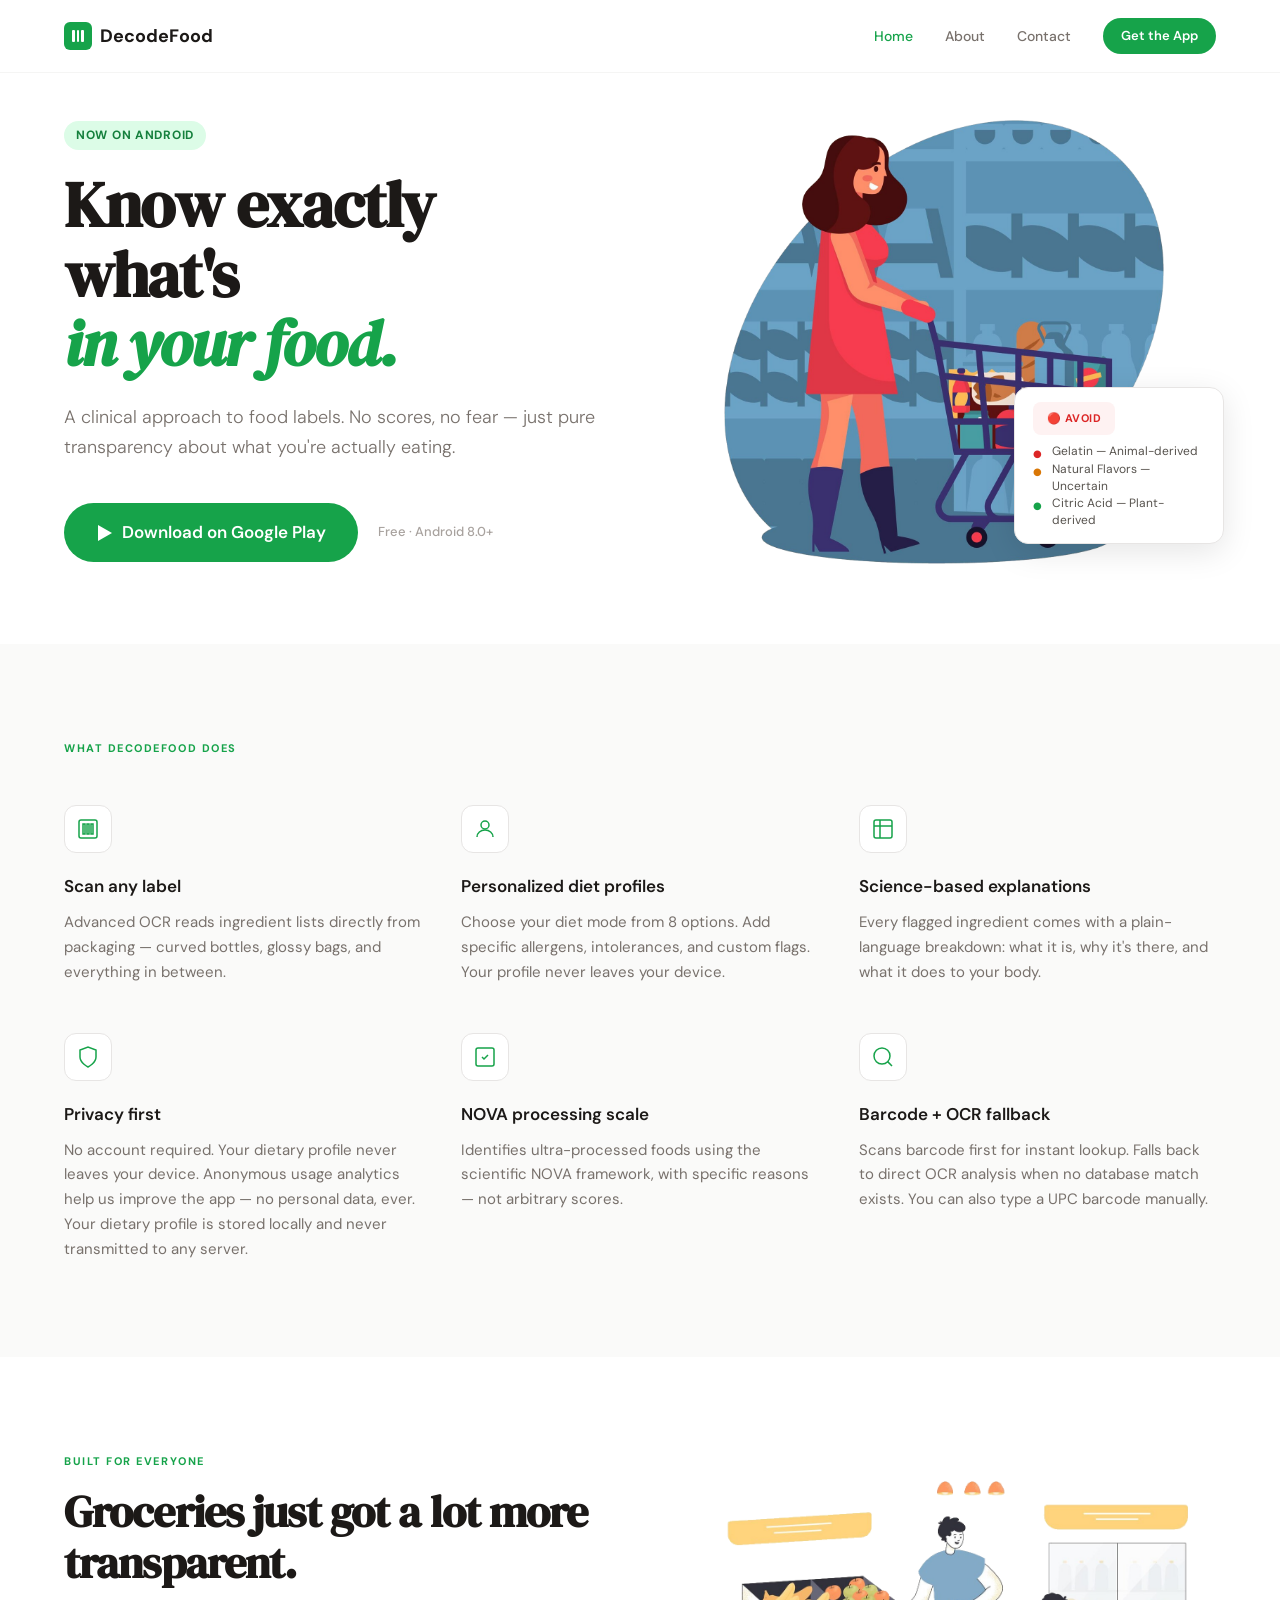
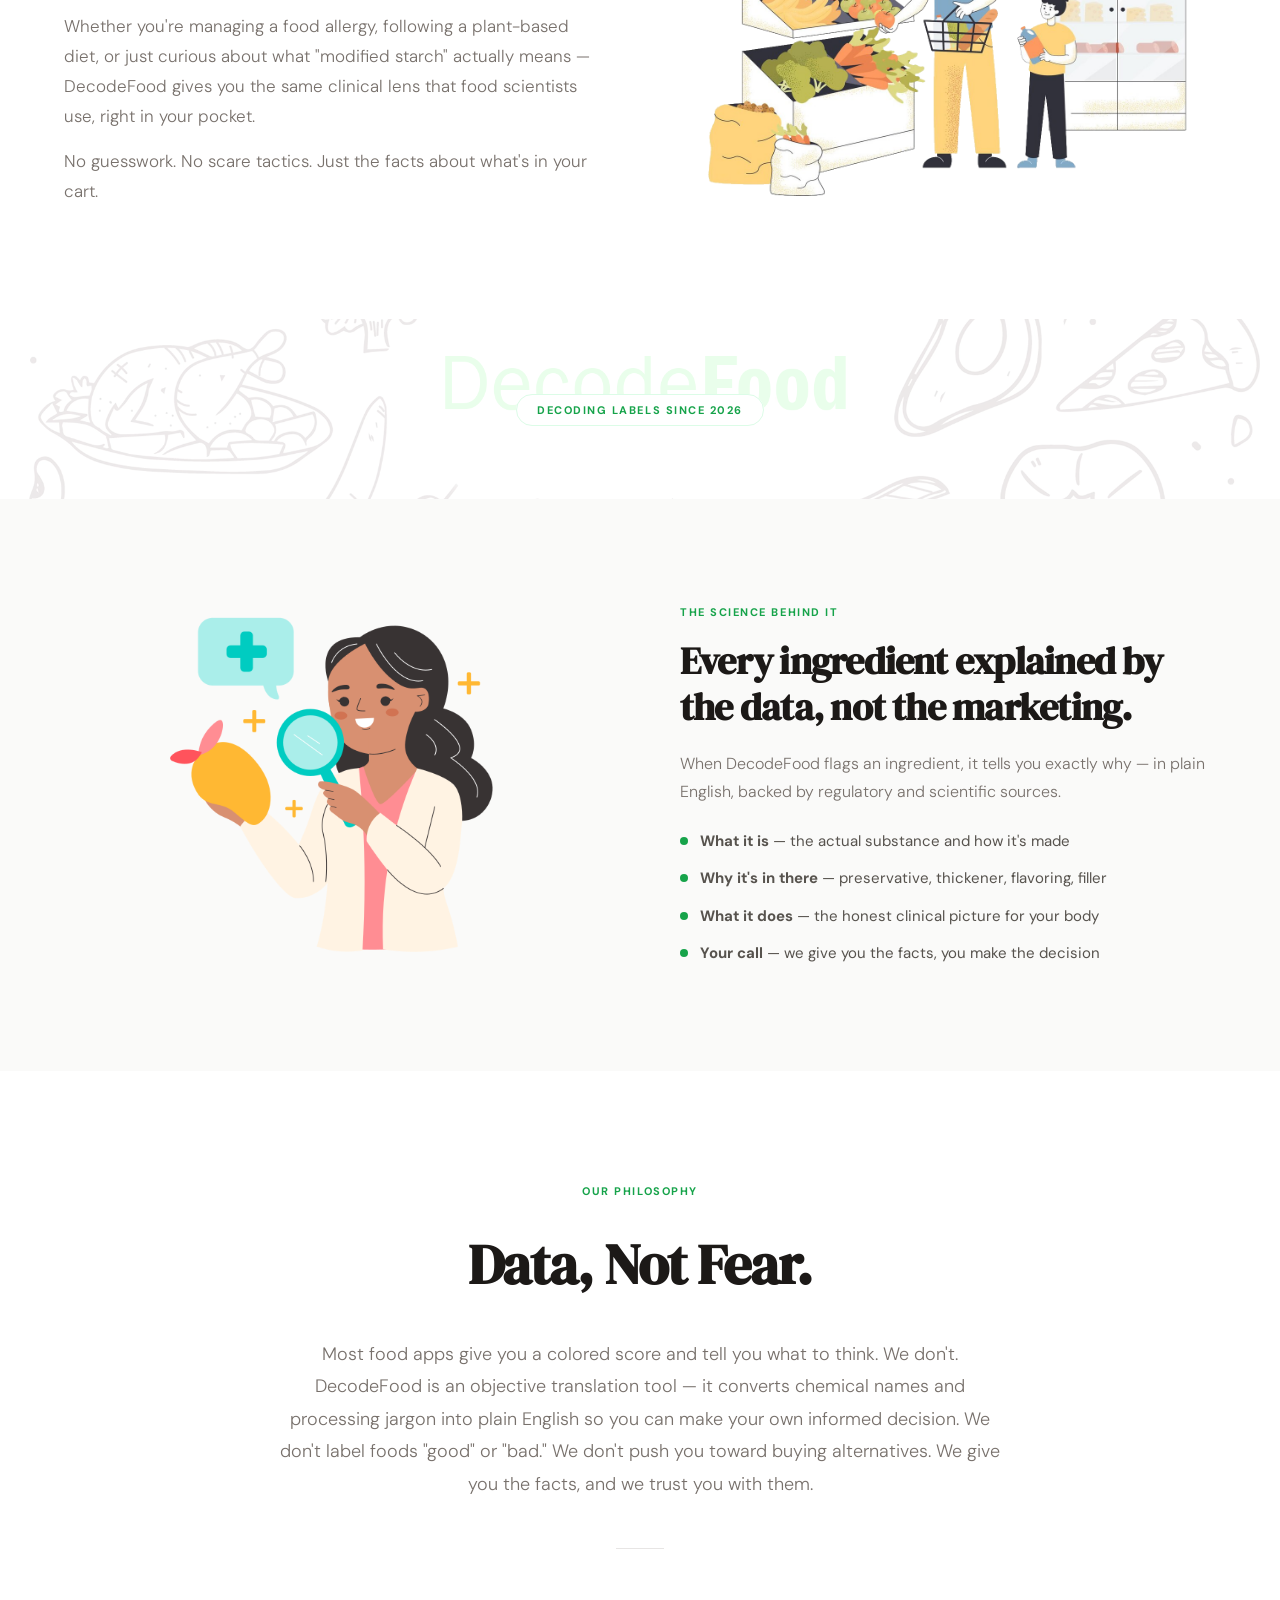
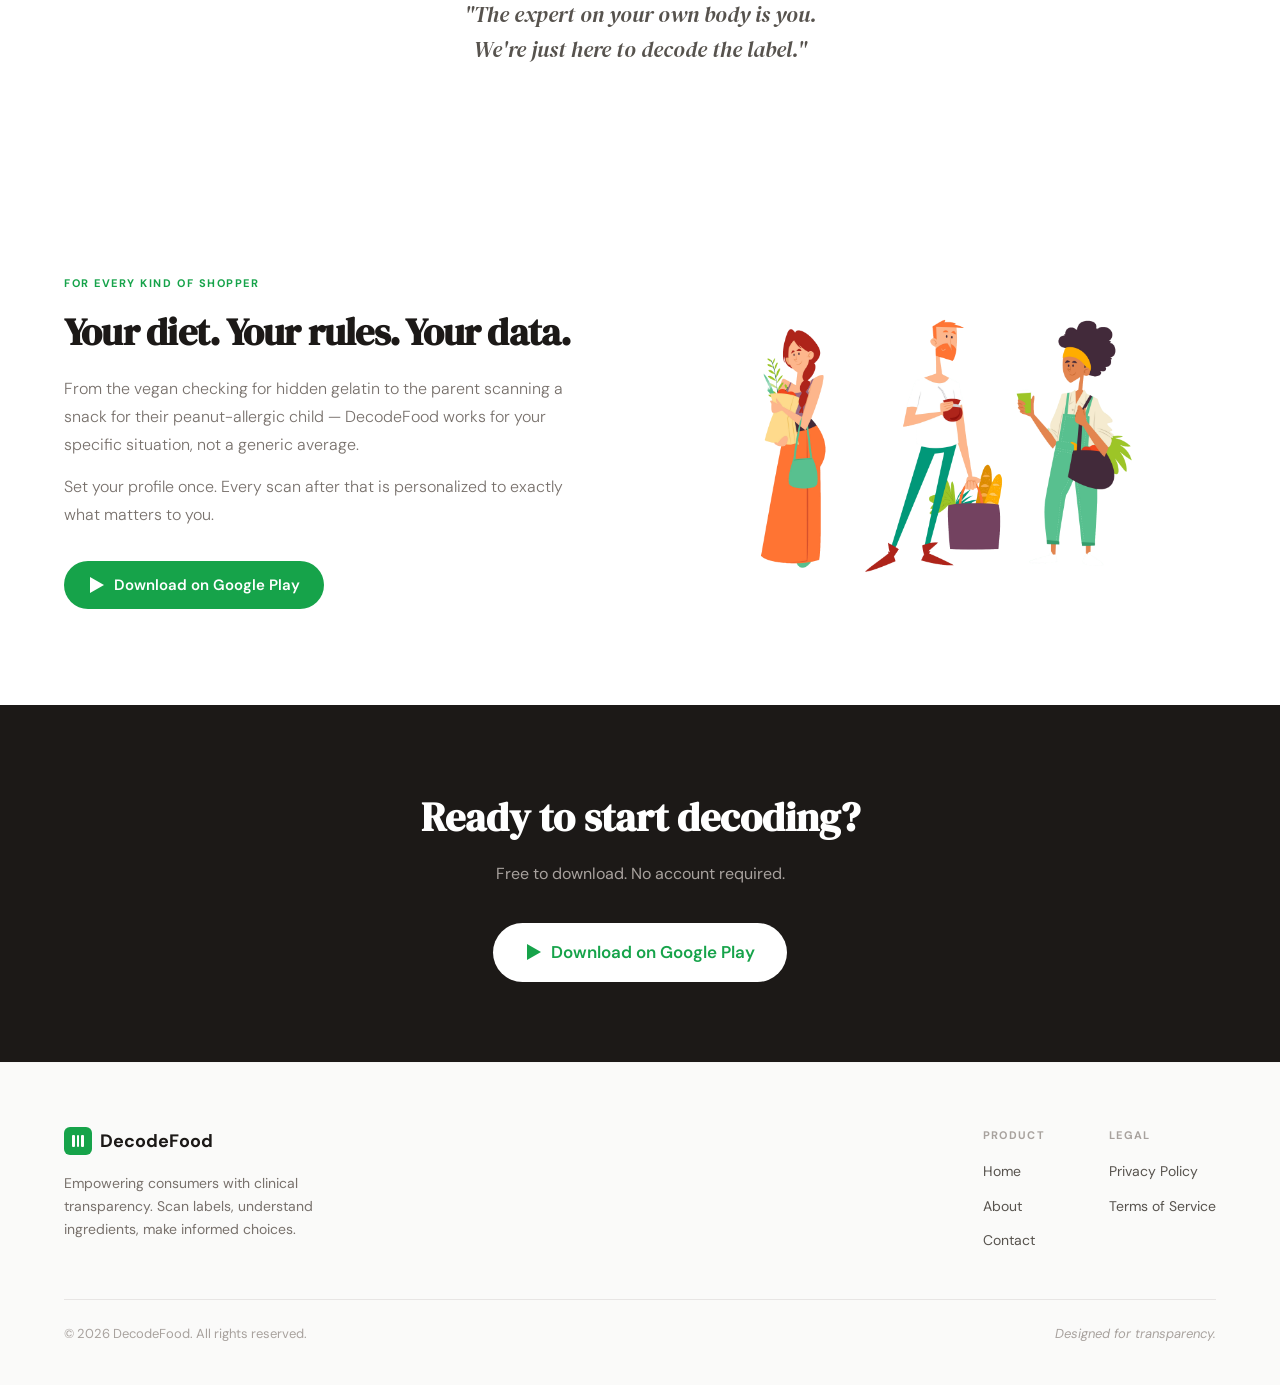
==== commit 2da1921a: "Update index.html href="index.html", replace with href="/"" ====
--- a/index.html
+++ b/index.html
@@ -257,7 +257,7 @@
   <!-- NAV -->
   <nav class="nav">
     <div class="nav-inner">
-      <a href="index.html" class="nav-logo">
+      <a href="/" class="nav-logo">
         <div class="logo-icon">
           <svg width="14" height="14" viewBox="0 0 14 14" fill="none">
             <rect x="1" y="1" width="3" height="12" rx="1" fill="white"/>
@@ -268,22 +268,22 @@
         <span>DecodeFood</span>
       </a>
       <div class="nav-links">
-        <a href="index.html" class="nav-link active">Home</a>
+        <a href="/" class="nav-link active">Home</a>
         <a href="about.html" class="nav-link">About</a>
         <a href="contact.html" class="nav-link">Contact</a>
-        <a href="https://play.google.com/store/apps/details?id=com.decode.food&hl=en_US" class="btn btn-sm">Get the App</a>
+        <a href="https://play.google.com/store/apps/details?id=com.decode.food&hl=en_US&referrer=utm_source=website&utm_medium=button&utm_campaign=nav_cta" class="btn btn-sm">Get the App</a>
       </div>
       <button class="nav-toggle" onclick="toggleMenu()" aria-label="Menu">
         <span></span><span></span><span></span>
       </button>
     </div>
     <div class="nav-mobile" id="mobileMenu">
-      <a href="index.html" onclick="closeMenu()">Home</a>
+      <a href="/" onclick="closeMenu()">Home</a>
       <a href="about.html" onclick="closeMenu()">About</a>
       <a href="contact.html" onclick="closeMenu()">Contact</a>
       <a href="privacy.html" onclick="closeMenu()">Privacy</a>
       <a href="terms.html" onclick="closeMenu()">Terms</a>
-      <a href="https://play.google.com/store/apps/details?id=com.decode.food&hl=en_US" class="btn" style="text-align:center;margin-top:8px">Download on Google Play</a>
+      <a href="https://play.google.com/store/apps/details?id=com.decode.food&hl=en_US&referrer=utm_source=website&utm_medium=button&utm_campaign=mobile_menu" class="btn" style="text-align:center;margin-top:8px">Download on Google Play</a>
     </div>
   </nav>
 
@@ -303,7 +303,7 @@
           A clinical approach to food labels. No scores, no fear — just pure transparency about what you're actually eating.
         </p>
         <div class="hero-cta">
-          <a href="https://play.google.com/store/apps/details?id=com.decode.food&hl=en_US" class="btn btn-lg">
+          <a href="https://play.google.com/store/apps/details?id=com.decode.food&hl=en_US&referrer=utm_source=website&utm_medium=button&utm_campaign=hero_cta" class="btn btn-lg">
             <span aria-hidden="true" style="display:inline-flex;align-items:center;">
               <svg width="18" height="18" viewBox="0 0 18 18" fill="none">
                 <polygon points="2,1 16,9 2,17" fill="white"/>
@@ -477,7 +477,7 @@
           <p>From the vegan checking for hidden gelatin to the parent scanning a snack for their peanut-allergic child — DecodeFood works for your specific situation, not a generic average.</p>
           <p>Set your profile once. Every scan after that is personalized to exactly what matters to you.</p>
           <div style="margin-top:32px;">
-            <a href="https://play.google.com/store/apps/details?id=com.decode.food&hl=en_US" class="btn">
+            <a href="https://play.google.com/store/apps/details?id=com.decode.food&hl=en_US&referrer=utm_source=website&utm_medium=button&utm_campaign=community_cta" class="btn">
               <span aria-hidden="true" style="display:inline-flex;align-items:center;">
                 <svg width="18" height="18" viewBox="0 0 18 18" fill="none">
                   <polygon points="2,1 16,9 2,17" fill="white"/>
@@ -504,7 +504,7 @@
       <div class="cta-inner">
         <h2>Ready to start decoding?</h2>
         <p>Free to download. No account required.</p>
-        <a href="https://play.google.com/store/apps/details?id=com.decode.food&hl=en_US" class="btn btn-lg btn-white">
+        <a href="https://play.google.com/store/apps/details?id=com.decode.food&hl=en_US&referrer=utm_source=website&utm_medium=button&utm_campaign=footer_cta" class="btn btn-lg btn-white">
           <span aria-hidden="true" style="display:inline-flex;align-items:center;">
             <svg width="18" height="18" viewBox="0 0 18 18" fill="none">
               <polygon points="2,1 16,9 2,17" fill="#16a34a"/>
@@ -521,7 +521,7 @@
     <div class="container">
       <div class="footer-top">
         <div class="footer-brand">
-          <a href="index.html" class="nav-logo">
+          <a href="/" class="nav-logo">
             <div class="logo-icon">
               <svg width="14" height="14" viewBox="0 0 14 14" fill="none">
                 <rect x="1" y="1" width="3" height="12" rx="1" fill="white"/>
@@ -536,7 +536,7 @@
         <div class="footer-links">
           <div class="footer-col">
             <div class="footer-col-label">Product</div>
-            <a href="index.html">Home</a>
+            <a href="/">Home</a>
             <a href="about.html">About</a>
             <a href="contact.html">Contact</a>
           </div>
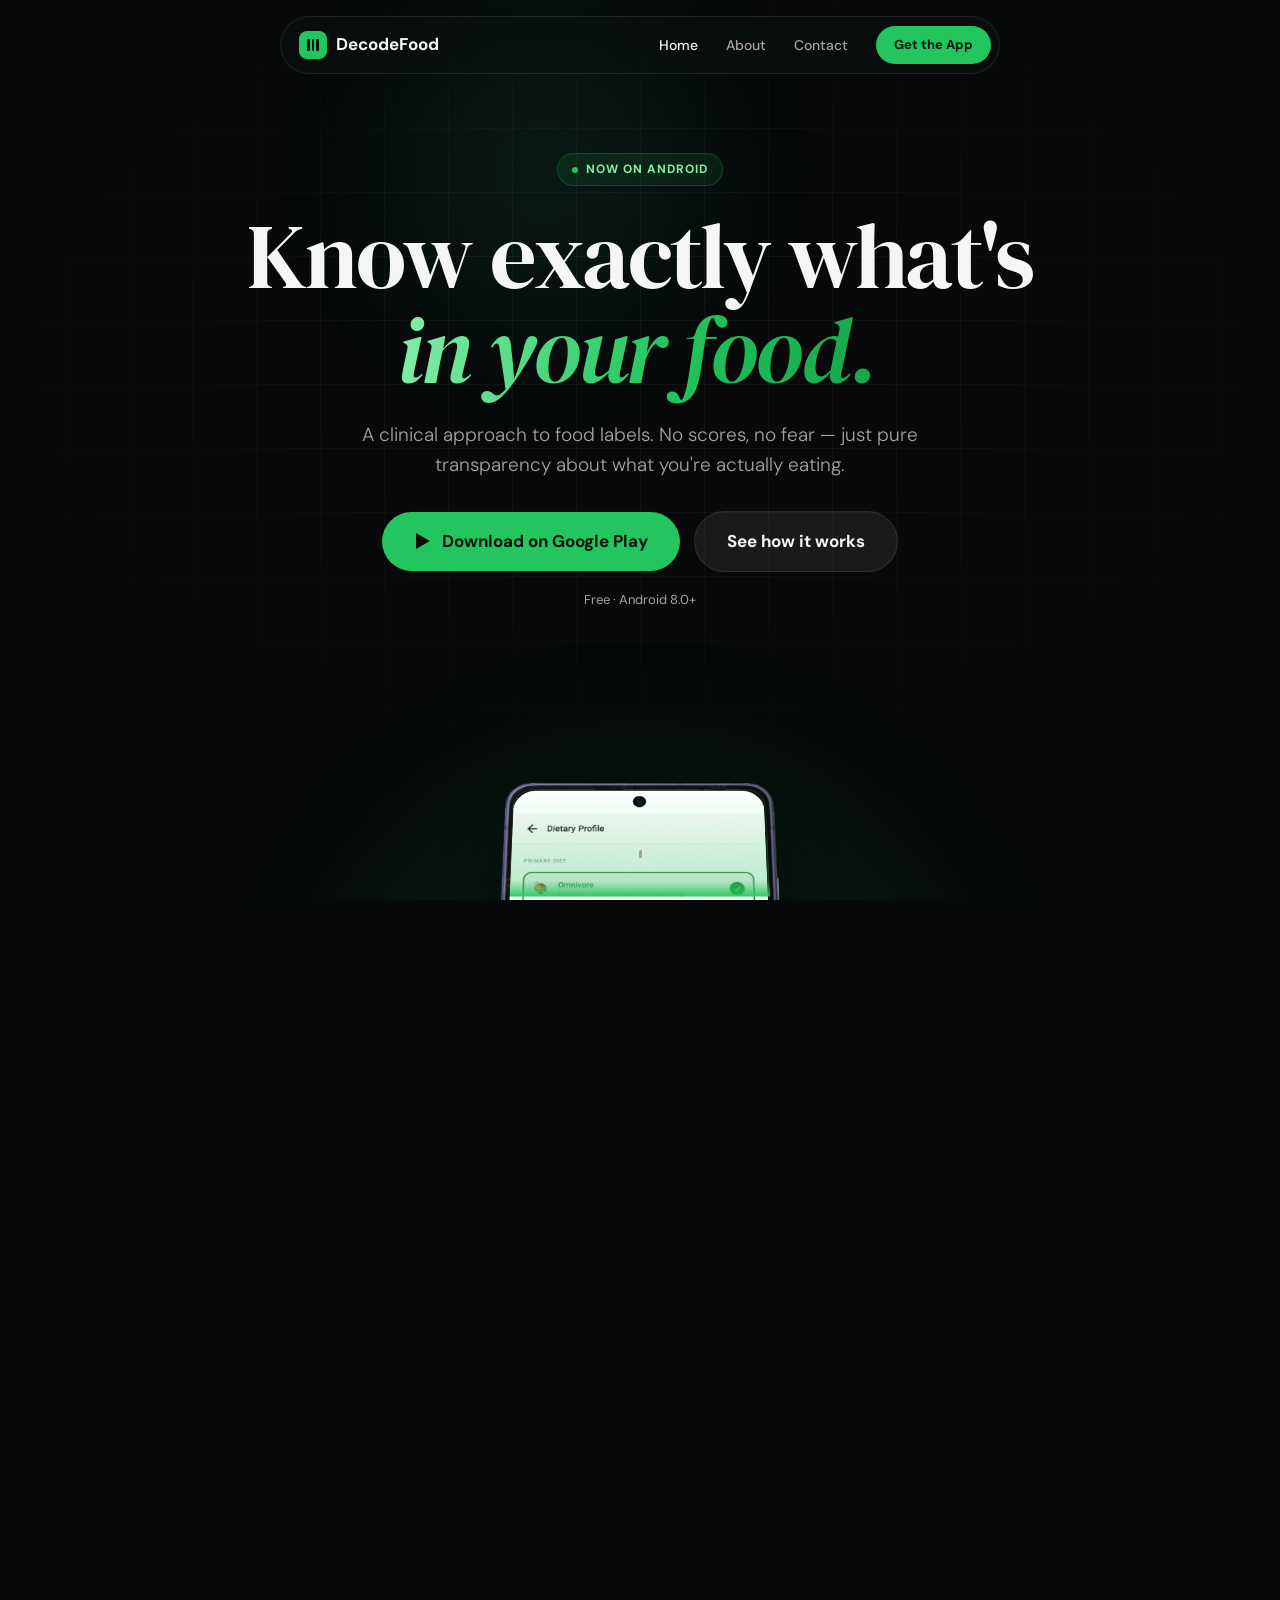
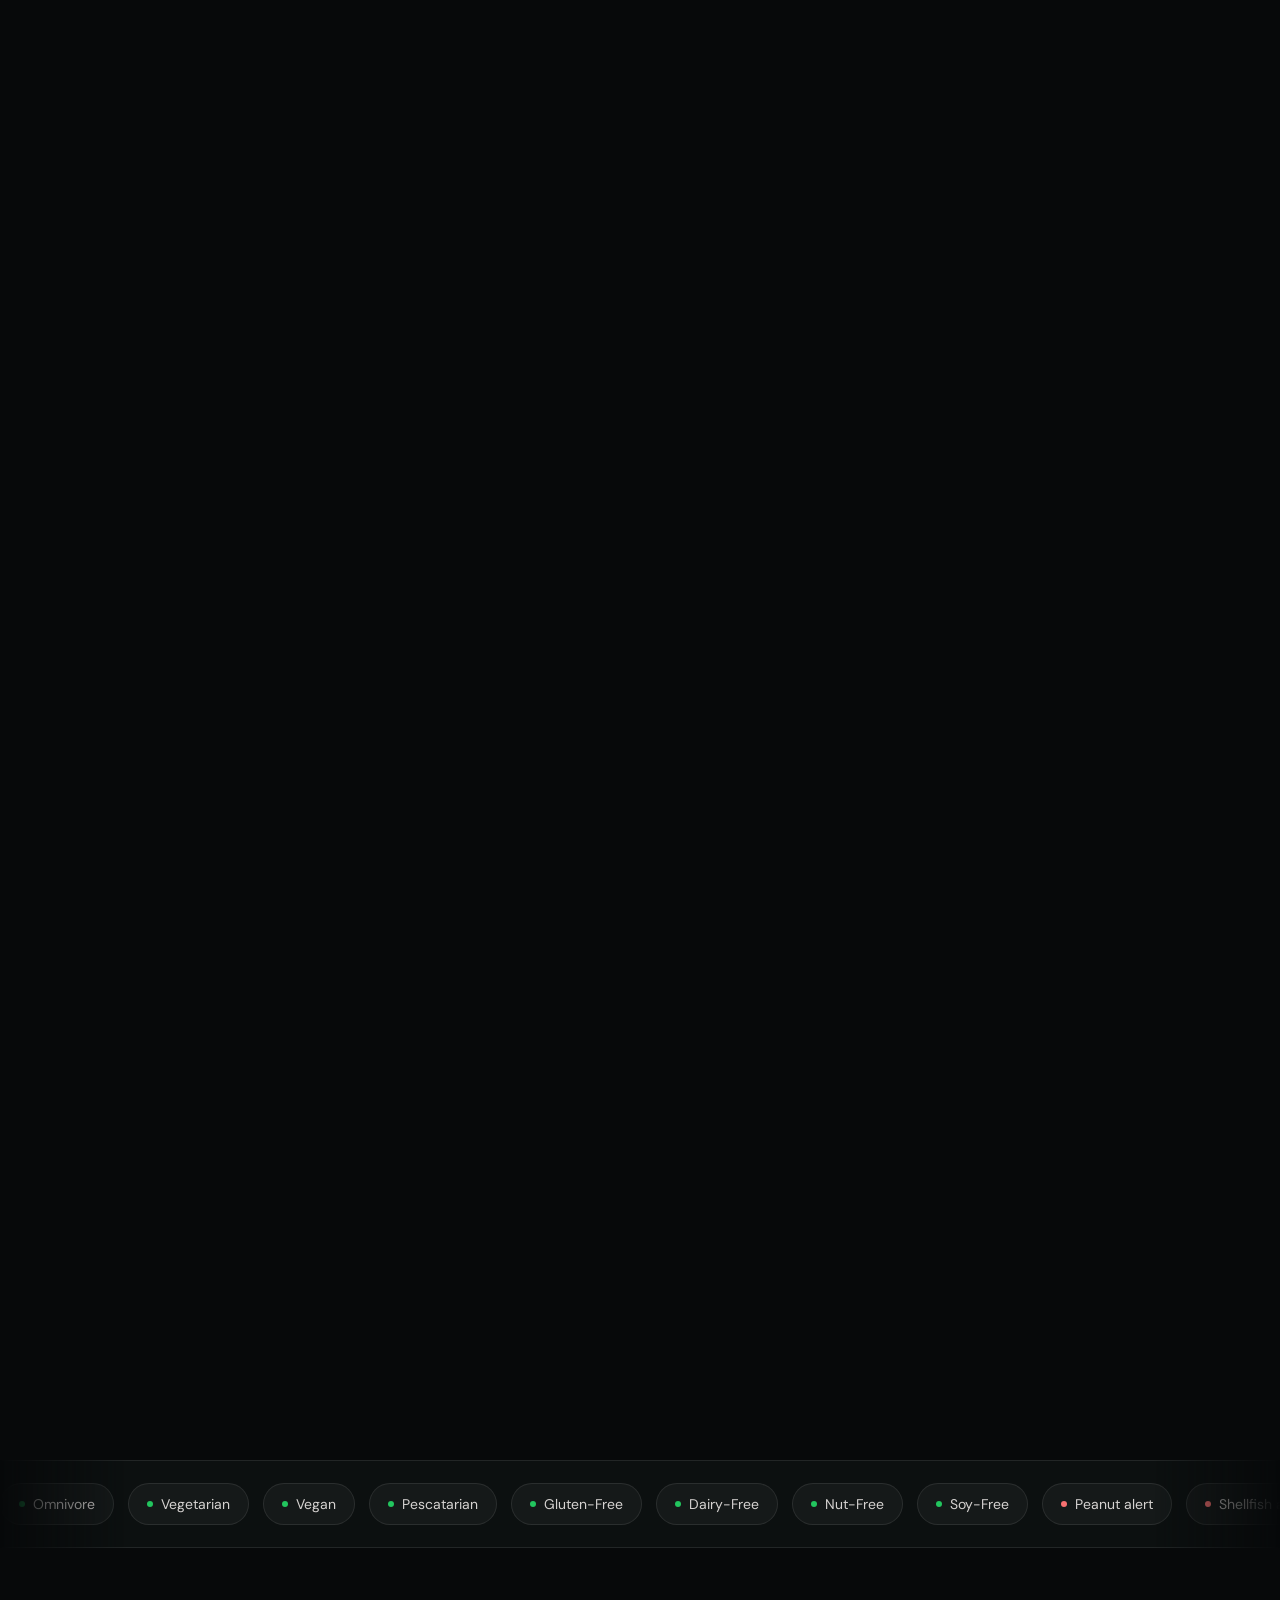
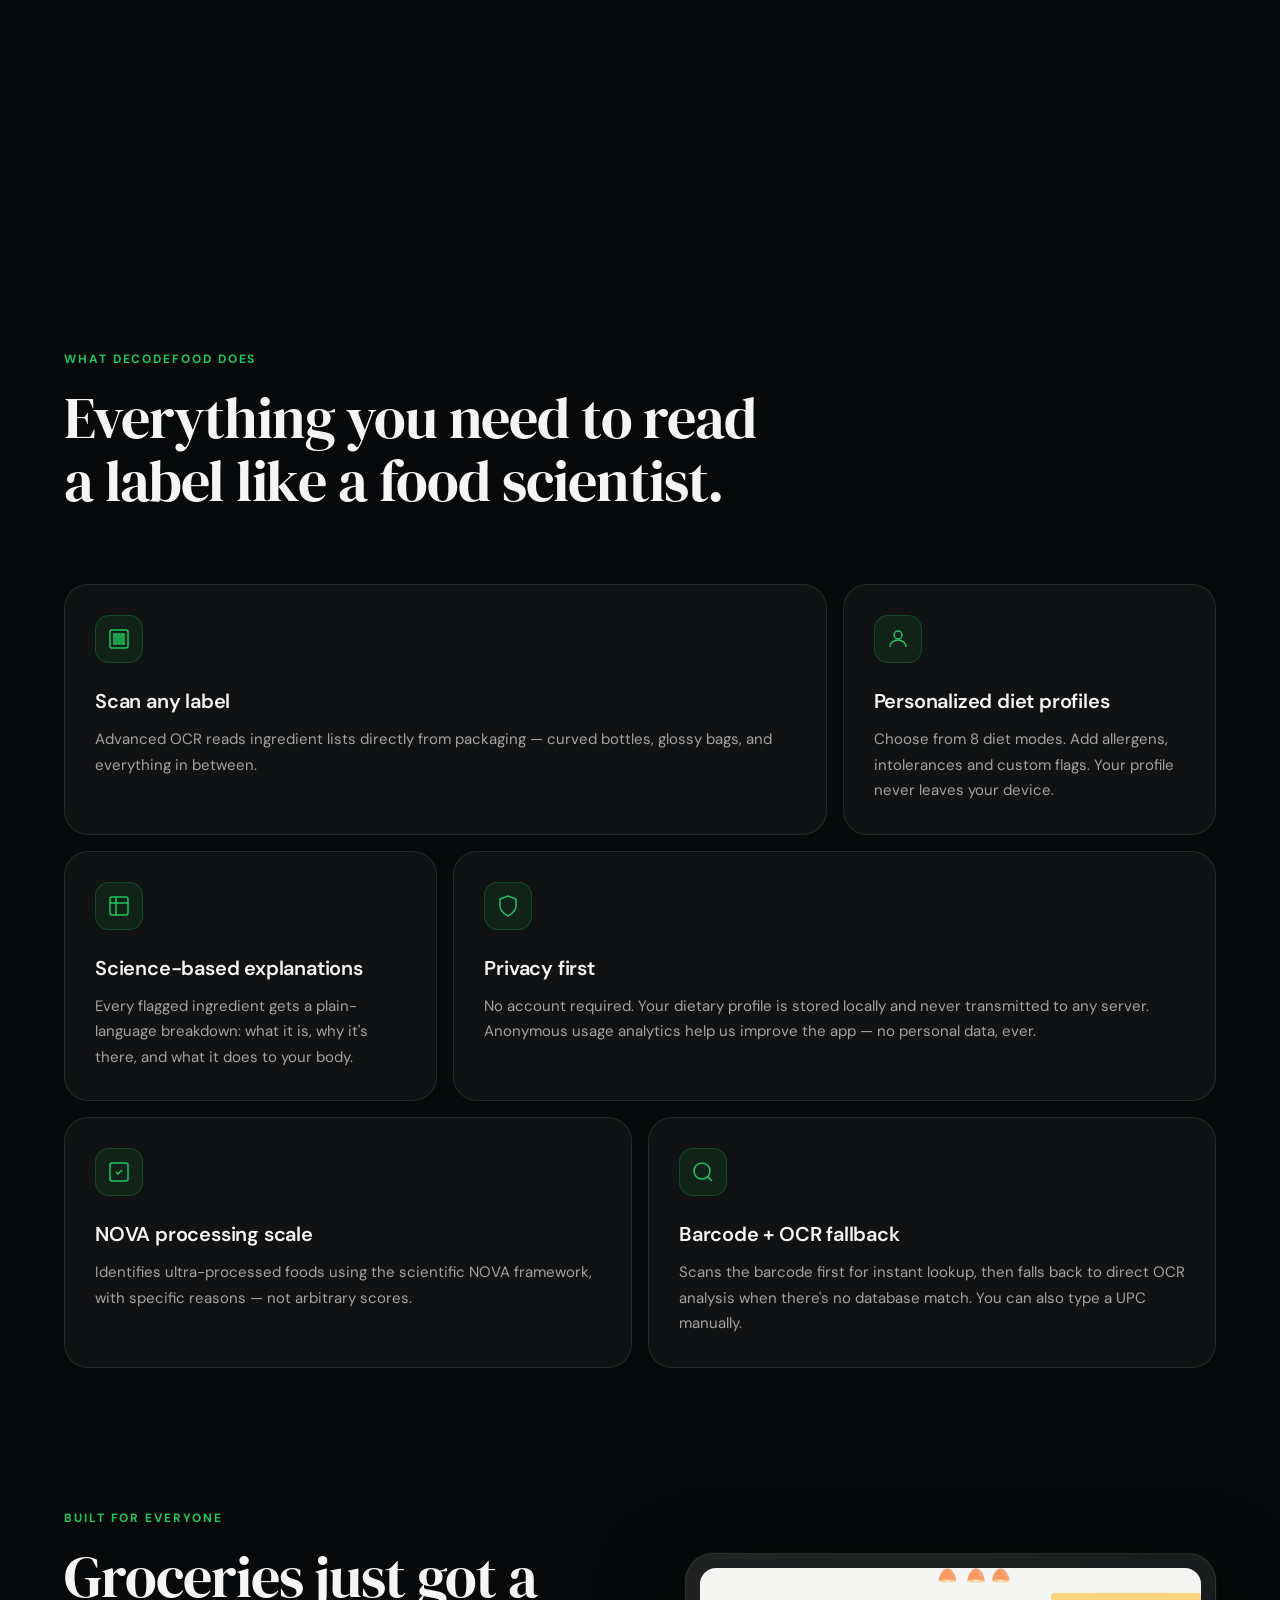
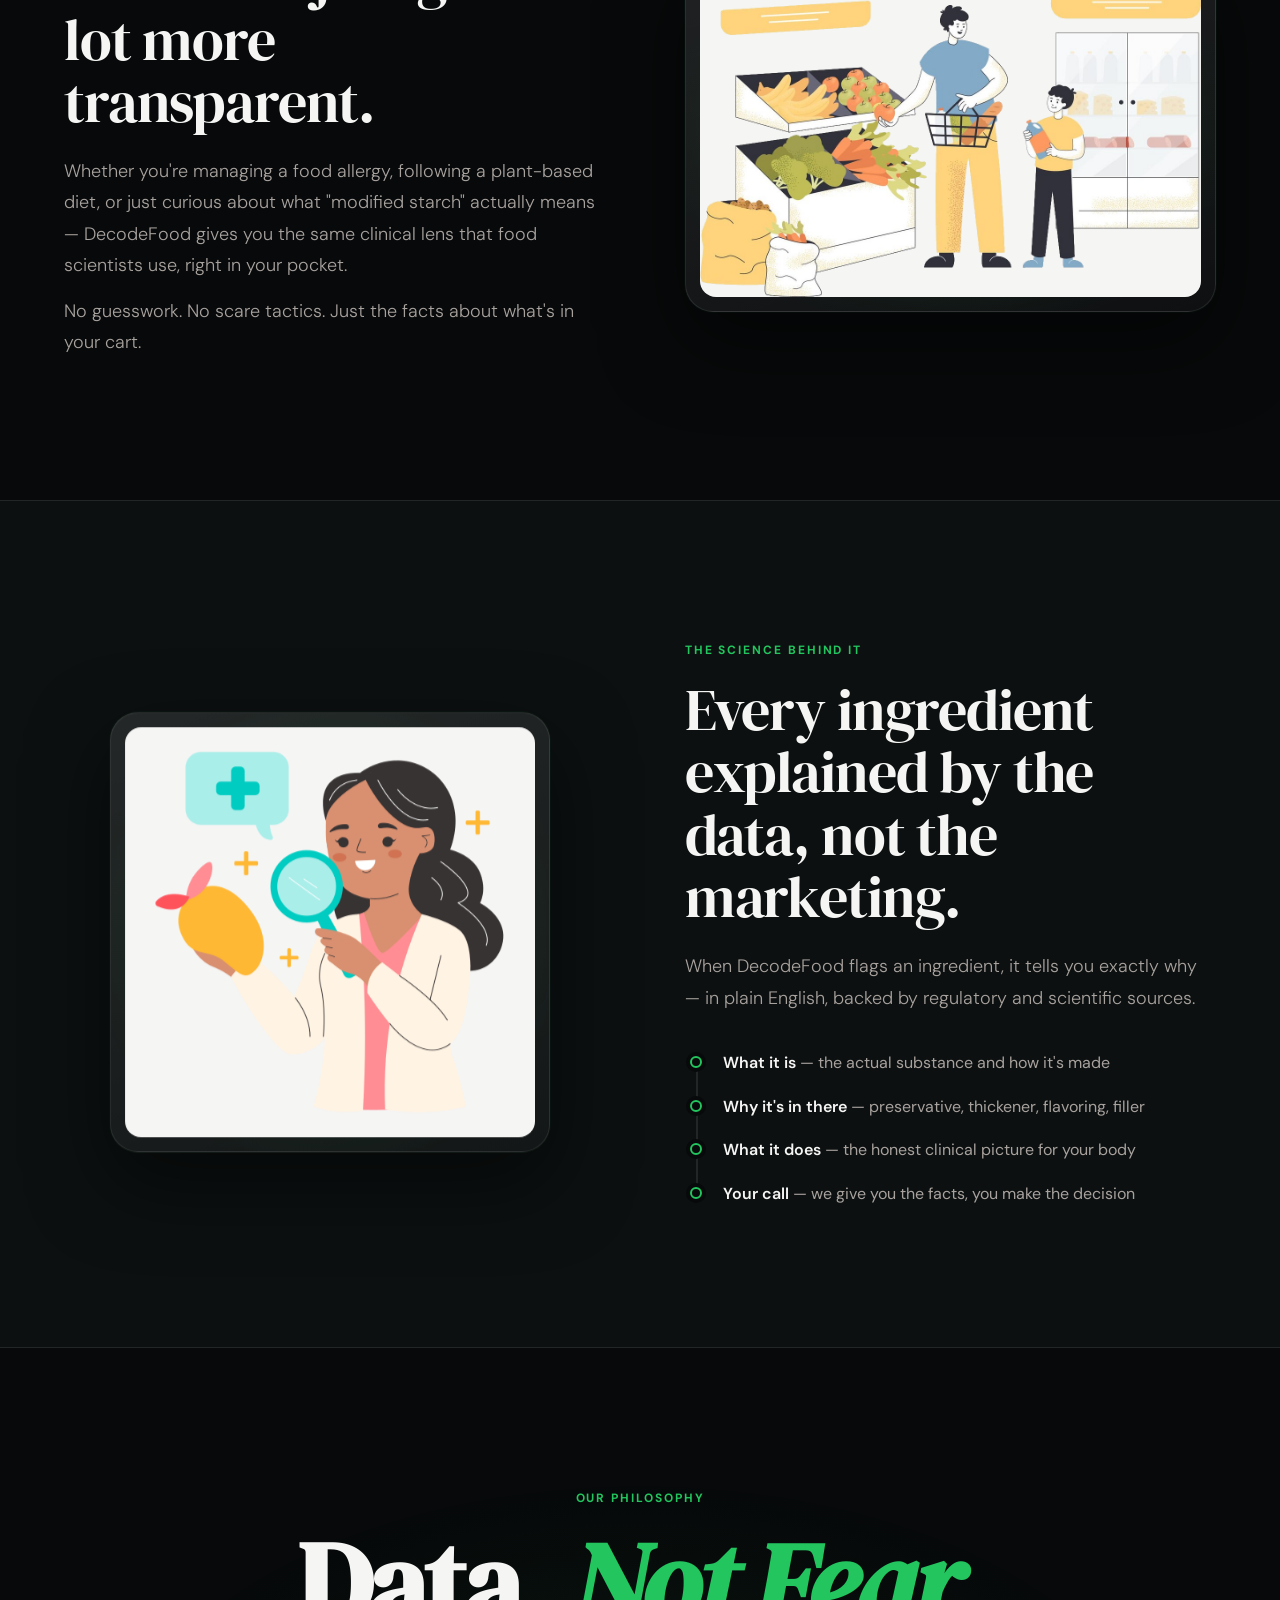
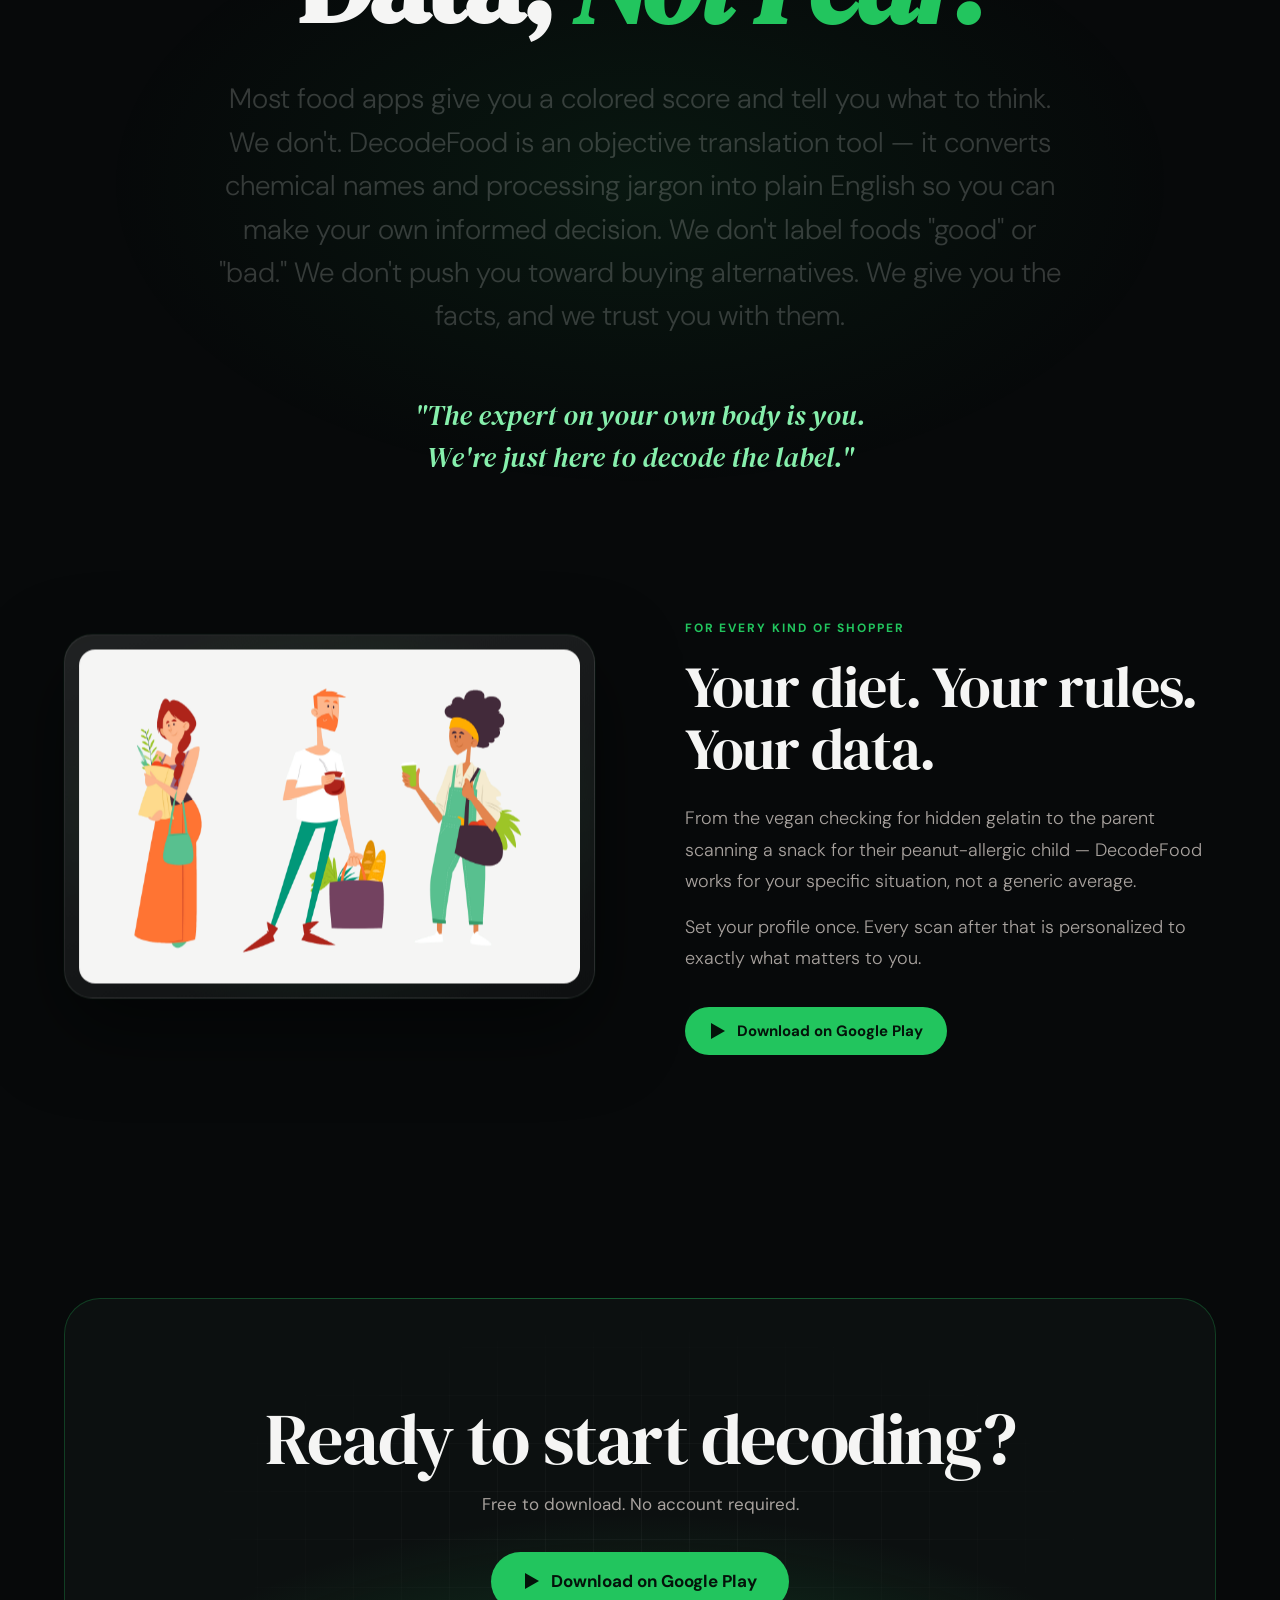
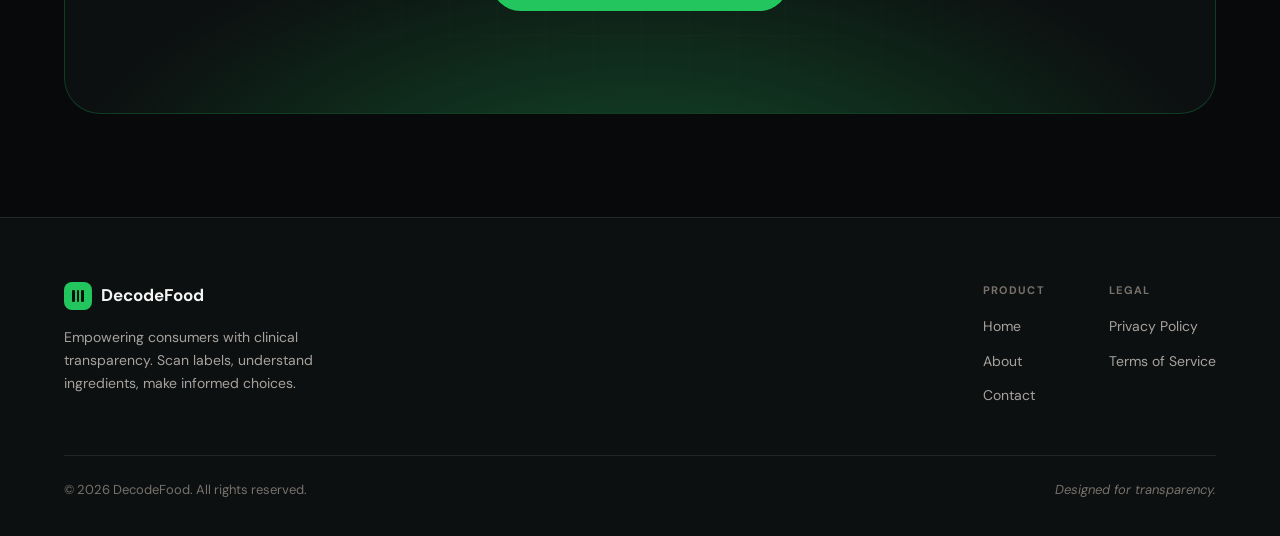
==== commit c962d448: "Redesign site with dark, cinematic theme Homepage: scroll-driven hero (phone rises, blurs out, app i" ====
--- a/index.html
+++ b/index.html
@@ -3,6 +3,7 @@
 <head>
   <meta charset="UTF-8" />
   <meta name="viewport" content="width=device-width, initial-scale=1.0" />
+  <meta name="theme-color" content="#07090a" />
   <title>DecodeFood — Food Label & Ingredient Scanner for Android</title>
   <meta name="description" content="DecodeFood decodes complex food labels into plain English. Scan any ingredient list, get instant alerts for your diet and allergies, and understand what's actually in your food. Free on Android." />
 
@@ -52,196 +53,15 @@
 }
 </script>
   <link rel="icon" type="image/x-icon" href="favicon.ico" />
-  <link rel="icon" type="image/png" sizes="32x32" href="favicon-32.png" />
   <link rel="apple-touch-icon" sizes="180x180" href="apple-touch-icon.png" />
   <link rel="icon" type="image/png" sizes="192x192" href="favicon-192.png" />
   <link rel="icon" type="image/png" sizes="512x512" href="favicon-512.png" />
   <link rel="preconnect" href="https://fonts.googleapis.com" />
   <link rel="preconnect" href="https://fonts.gstatic.com" crossorigin />
-  <link href="https://fonts.googleapis.com/css2?family=DM+Sans:ital,opsz,wght@0,9..40,300;0,9..40,400;0,9..40,500;0,9..40,600;0,9..40,700;1,9..40,300&family=DM+Serif+Display:ital@0;1&display=swap" rel="stylesheet" />
-  <link rel="stylesheet" href="style.css" />
-  <style>
-    /* Hero layout override for illustration */
-    .hero .container {
-      display: grid;
-      grid-template-columns: 1fr 1fr;
-      gap: 64px;
-      align-items: center;
-    }
-    .hero-illustration {
-      position: relative;
-      display: flex;
-      justify-content: center;
-      align-items: flex-end;
-    }
-    .hero-illustration img {
-      width: 100%;
-      max-width: 440px;
-      height: auto;
-      border-radius: 20px;
-    }
-    .hero-scan-float {
-      position: absolute;
-      bottom: 20px;
-      right: -8px;
-      background: white;
-      border: 1px solid #e7e5e4;
-      border-radius: 14px;
-      padding: 14px 18px;
-      width: 210px;
-      box-shadow: 0 8px 32px rgba(0,0,0,0.10);
-    }
-    .hero-scan-float .result-verdict { font-size: 11px; margin-bottom: 8px; }
-    .hero-scan-float .result-item { font-size: 12px; }
-
-    /* Who section */
-    .who-section { padding: 96px 0; background: #fff; }
-    .who-inner {
-      display: grid;
-      grid-template-columns: 1fr 1fr;
-      gap: 80px;
-      align-items: center;
-    }
-    .who-text .section-label { margin-bottom: 16px; }
-    .who-text h2 {
-      font-family: 'DM Serif Display', Georgia, serif;
-      font-size: clamp(30px, 3.5vw, 44px);
-      letter-spacing: -0.02em;
-      line-height: 1.15;
-      margin-bottom: 24px;
-      color: #1c1917;
-    }
-    .who-text p {
-      font-size: 17px;
-      color: #78716c;
-      line-height: 1.75;
-      margin-bottom: 16px;
-      font-weight: 300;
-    }
-    .who-illustration img {
-      width: 100%;
-      max-width: 480px;
-      height: auto;
-      border-radius: 20px;
-      display: block;
-      margin: 0 auto;
-    }
-
-    /* Pattern divider */
-    .pattern-divider {
-      position: relative;
-      height: 180px;
-      overflow: hidden;
-      display: flex;
-      align-items: center;
-      justify-content: center;
-    }
-    .pattern-divider img {
-      width: 100%;
-      height: 100%;
-      object-fit: cover;
-      object-position: center;
-      opacity: 0.15;
-      position: absolute;
-      top: 0; left: 0;
-    }
-    .pattern-divider-text {
-      position: relative;
-      z-index: 1;
-      text-align: center;
-    }
-    .pattern-divider-text span {
-      font-size: 11px;
-      font-weight: 700;
-      letter-spacing: 0.14em;
-      text-transform: uppercase;
-      color: #16a34a;
-      background: white;
-      padding: 8px 20px;
-      border-radius: 100px;
-      border: 1px solid #dcfce7;
-    }
-
-    /* Science section */
-    .science-section { padding: 96px 0; background: #fafaf9; }
-    .science-inner {
-      display: grid;
-      grid-template-columns: 1fr 1fr;
-      gap: 80px;
-      align-items: center;
-    }
-    .science-illustration { order: -1; }
-    .science-illustration img {
-      width: 100%;
-      max-width: 380px;
-      height: auto;
-      display: block;
-      margin: 0 auto;
-    }
-    .science-text .section-label { margin-bottom: 16px; }
-    .science-text h2 {
-      font-family: 'DM Serif Display', Georgia, serif;
-      font-size: clamp(28px, 3vw, 40px);
-      letter-spacing: -0.02em;
-      line-height: 1.2;
-      margin-bottom: 20px;
-      color: #1c1917;
-    }
-    .science-text p {
-      font-size: 16px;
-      color: #78716c;
-      line-height: 1.75;
-      font-weight: 300;
-      margin-bottom: 14px;
-    }
-    .science-points { display: flex; flex-direction: column; gap: 14px; margin-top: 24px; }
-    .science-point { display: flex; align-items: flex-start; gap: 12px; font-size: 15px; color: #57534e; line-height: 1.55; }
-    .science-point-dot { width: 8px; height: 8px; background: #16a34a; border-radius: 50%; flex-shrink: 0; margin-top: 7px; }
-
-    /* Community section */
-    .community-section { padding: 96px 0; background: #fff; }
-    .community-inner {
-      display: grid;
-      grid-template-columns: 1fr 1fr;
-      gap: 80px;
-      align-items: center;
-    }
-    .community-text .section-label { margin-bottom: 16px; }
-    .community-text h2 {
-      font-family: 'DM Serif Display', Georgia, serif;
-      font-size: clamp(28px, 3vw, 40px);
-      letter-spacing: -0.02em;
-      line-height: 1.2;
-      margin-bottom: 20px;
-      color: #1c1917;
-    }
-    .community-text p {
-      font-size: 16px;
-      color: #78716c;
-      line-height: 1.75;
-      font-weight: 300;
-      margin-bottom: 14px;
-    }
-    .community-illustration img {
-      width: 100%;
-      max-width: 480px;
-      height: auto;
-      border-radius: 20px;
-      display: block;
-      margin: 0 auto;
-    }
-
-    /* Responsive */
-    @media (max-width: 900px) {
-      .hero .container,
-      .who-inner,
-      .science-inner,
-      .community-inner { grid-template-columns: 1fr; gap: 40px; }
-      .hero-illustration { order: -1; }
-      .science-illustration { order: 0; }
-      .hero-scan-float { display: none; }
-    }
-  </style>
+  <link href="https://fonts.googleapis.com/css2?family=DM+Sans:ital,opsz,wght@0,9..40,300;0,9..40,400;0,9..40,500;0,9..40,600;0,9..40,700&family=DM+Serif+Display:ital@0;1&display=swap" rel="stylesheet" />
+  <link rel="preload" as="image" href="images/app-dietary-profile.png" fetchpriority="high" />
+  <script>document.documentElement.classList.add('js');</script>
+  <link rel="stylesheet" href="home.css" />
   <!-- Google tag (gtag.js) -->
 <script async src="https://www.googletagmanager.com/gtag/js?id=G-QGWBRZB8E3"></script>
 <script>
@@ -253,282 +73,287 @@
 </script>
 </head>
 <body>
+  <a href="#main" class="skip-link">Skip to content</a>
 
   <!-- NAV -->
-  <nav class="nav">
+  <header class="nav" id="nav">
     <div class="nav-inner">
-      <a href="/" class="nav-logo">
-        <div class="logo-icon">
+      <a href="/" class="logo" aria-label="DecodeFood home">
+        <span class="logo-icon" aria-hidden="true">
           <svg width="14" height="14" viewBox="0 0 14 14" fill="none">
-            <rect x="1" y="1" width="3" height="12" rx="1" fill="white"/>
-            <rect x="6" y="1" width="2" height="12" rx="1" fill="white"/>
-            <rect x="10" y="1" width="3" height="12" rx="1" fill="white"/>
+            <rect x="1" y="1" width="3" height="12" rx="1" fill="#04130a"/>
+            <rect x="6" y="1" width="2" height="12" rx="1" fill="#04130a"/>
+            <rect x="10" y="1" width="3" height="12" rx="1" fill="#04130a"/>
           </svg>
-        </div>
+        </span>
         <span>DecodeFood</span>
       </a>
-      <div class="nav-links">
-        <a href="/" class="nav-link active">Home</a>
+      <nav class="nav-links" aria-label="Primary">
+        <a href="/" class="nav-link" aria-current="page">Home</a>
         <a href="about.html" class="nav-link">About</a>
         <a href="contact.html" class="nav-link">Contact</a>
         <a href="https://play.google.com/store/apps/details?id=com.decode.food&hl=en_US&referrer=utm_source=website&utm_medium=button&utm_campaign=nav_cta" class="btn btn-sm">Get the App</a>
-      </div>
-      <button class="nav-toggle" onclick="toggleMenu()" aria-label="Menu">
-        <span></span><span></span><span></span>
-      </button>
-    </div>
-    <div class="nav-mobile" id="mobileMenu">
-      <a href="/" onclick="closeMenu()">Home</a>
-      <a href="about.html" onclick="closeMenu()">About</a>
-      <a href="contact.html" onclick="closeMenu()">Contact</a>
-      <a href="privacy.html" onclick="closeMenu()">Privacy</a>
-      <a href="terms.html" onclick="closeMenu()">Terms</a>
-      <a href="https://play.google.com/store/apps/details?id=com.decode.food&hl=en_US&referrer=utm_source=website&utm_medium=button&utm_campaign=mobile_menu" class="btn" style="text-align:center;margin-top:8px">Download on Google Play</a>
-    </div>
-  </nav>
-
-  <!-- HERO -->
-  <section class="hero">
-    <div class="container">
-      <!-- Left: text -->
-      <div>
-        <div class="hero-eyebrow">
-          <span class="pill">Now on Android</span>
-        </div>
-        <h1 class="hero-headline">
-          Know exactly what's<br>
-          <em>in your food.</em>
-        </h1>
-        <p class="hero-sub">
-          A clinical approach to food labels. No scores, no fear — just pure transparency about what you're actually eating.
-        </p>
+      </nav>
+      <button class="nav-toggle" id="navToggle" aria-label="Menu" aria-expanded="false" aria-controls="mobileMenu"><span></span></button>
+    </div>
+    <nav class="nav-mobile" id="mobileMenu" aria-label="Mobile">
+      <a href="/">Home</a>
+      <a href="about.html">About</a>
+      <a href="contact.html">Contact</a>
+      <a href="privacy.html">Privacy</a>
+      <a href="terms.html">Terms</a>
+      <a href="https://play.google.com/store/apps/details?id=com.decode.food&hl=en_US&referrer=utm_source=website&utm_medium=button&utm_campaign=mobile_menu" class="btn">Download on Google Play</a>
+    </nav>
+  </header>
+
+  <main id="main">
+
+  <!-- HERO: pinned, scroll-driven -->
+  <section class="hero" id="hero" aria-label="DecodeFood introduction">
+    <div class="hero-sticky">
+      <div class="hero-bg" aria-hidden="true">
+        <div class="aurora"></div>
+        <div class="aurora two"></div>
+        <div class="grid-lines"></div>
+      </div>
+
+      <div class="hero-copy">
+        <span class="pill"><i></i>Now on Android</span>
+        <h1 class="hero-headline">Know exactly what's<br><em>in your food.</em></h1>
+        <p class="hero-sub">A clinical approach to food labels. No scores, no fear — just pure transparency about what you're actually eating.</p>
         <div class="hero-cta">
           <a href="https://play.google.com/store/apps/details?id=com.decode.food&hl=en_US&referrer=utm_source=website&utm_medium=button&utm_campaign=hero_cta" class="btn btn-lg">
-            <span aria-hidden="true" style="display:inline-flex;align-items:center;">
-              <svg width="18" height="18" viewBox="0 0 18 18" fill="none">
-                <polygon points="2,1 16,9 2,17" fill="white"/>
+            <svg width="18" height="18" viewBox="0 0 18 18" fill="none" aria-hidden="true"><polygon points="2,1 16,9 2,17" fill="#04130a"/></svg>
+            Download on Google Play
+          </a>
+          <a href="#features" class="btn btn-lg btn-ghost">See how it works</a>
+          <span class="hero-note">Free · Android 8.0+</span>
+        </div>
+      </div>
+
+      <p class="hero-caption" aria-hidden="true">Scan. Decode. <span>Decide.</span></p>
+
+      <div class="hero-stage">
+        <!-- Looping demo: label being scanned -->
+        <div class="demo-card label" aria-hidden="true">
+          <div class="demo-title">Scanning label</div>
+          <ul class="ing-list">
+            <li class="ing">Sugar</li>
+            <li class="ing bad">Gelatin</li>
+            <li class="ing warn">Natural Flavors</li>
+            <li class="ing">Citric Acid</li>
+            <li class="ing warn">Modified Starch</li>
+            <li class="ing-scan"></li>
+          </ul>
+        </div>
+
+        <div class="phone">
+          <img src="images/app-dietary-profile.png" width="917" height="1903" alt="The DecodeFood app's Dietary Profile screen, showing eight diet modes from Omnivore to Soy-Free and an allergy field" fetchpriority="high" />
+          <div class="screen-fx" aria-hidden="true"></div>
+        </div>
+
+        <!-- Looping demo: verdict -->
+        <div class="demo-card verdict" aria-hidden="true">
+          <div class="demo-title">Your result</div>
+          <div class="verdict-badge">● AVOID</div>
+          <div class="verdict-row"><span class="dot r"></span><span><b>Gelatin</b><small>Animal-derived</small></span></div>
+          <div class="verdict-row"><span class="dot a"></span><span><b>Natural Flavors</b><small>Source uncertain</small></span></div>
+          <div class="verdict-row"><span class="dot g"></span><span><b>Citric Acid</b><small>Plant-derived</small></span></div>
+        </div>
+      </div>
+
+      <!-- Finale: appears as the phone blurs away -->
+      <div class="hero-finale">
+        <div class="app-icon" aria-hidden="true">
+          <svg viewBox="0 0 14 14" fill="none"><rect x="1" y="1" width="3" height="12" rx="1" fill="#04130a"/><rect x="6" y="1" width="2" height="12" rx="1" fill="#04130a"/><rect x="10" y="1" width="3" height="12" rx="1" fill="#04130a"/></svg>
+        </div>
+        <h2 class="finale-title">Food labels, <em>decoded.</em></h2>
+        <p class="finale-sub">Scan any ingredient list and get the plain-English facts — personalized to your diet and allergies.</p>
+        <div class="hero-cta">
+          <a href="https://play.google.com/store/apps/details?id=com.decode.food&hl=en_US&referrer=utm_source=website&utm_medium=button&utm_campaign=hero_finale_cta" class="btn btn-lg">
+            <svg width="18" height="18" viewBox="0 0 18 18" fill="none" aria-hidden="true"><polygon points="2,1 16,9 2,17" fill="#04130a"/></svg>
+            Download App
+          </a>
+          <a href="#features" class="btn btn-lg btn-white">See how it works</a>
+        </div>
+      </div>
+
+      <div class="hero-fade" aria-hidden="true"></div>
+      <div class="scroll-hint" aria-hidden="true"></div>
+    </div>
+  </section>
+
+  <!-- MARQUEE -->
+  <div class="marquee" aria-label="Supported diets and allergens">
+    <div class="marquee-track">
+      <span class="chip">Omnivore</span><span class="chip">Vegetarian</span><span class="chip">Vegan</span><span class="chip">Pescatarian</span><span class="chip">Gluten-Free</span><span class="chip">Dairy-Free</span><span class="chip">Nut-Free</span><span class="chip">Soy-Free</span><span class="chip alert">Peanut alert</span><span class="chip alert">Shellfish alert</span><span class="chip alert">Egg alert</span>
+      <span class="chip" aria-hidden="true">Omnivore</span><span class="chip" aria-hidden="true">Vegetarian</span><span class="chip" aria-hidden="true">Vegan</span><span class="chip" aria-hidden="true">Pescatarian</span><span class="chip" aria-hidden="true">Gluten-Free</span><span class="chip" aria-hidden="true">Dairy-Free</span><span class="chip" aria-hidden="true">Nut-Free</span><span class="chip" aria-hidden="true">Soy-Free</span><span class="chip alert" aria-hidden="true">Peanut alert</span><span class="chip alert" aria-hidden="true">Shellfish alert</span><span class="chip alert" aria-hidden="true">Egg alert</span>
+    </div>
+  </div>
+
+  <!-- STATS -->
+  <section class="stats" aria-label="DecodeFood at a glance">
+    <div class="container">
+      <div class="stats-grid" data-reveal>
+        <div class="stat"><div class="stat-num"><span data-count="8">8</span></div><div class="stat-label">diet modes</div></div>
+        <div class="stat"><div class="stat-num"><span data-count="4">4</span></div><div class="stat-label">NOVA processing groups</div></div>
+        <div class="stat"><div class="stat-num"><span data-count="0">0</span></div><div class="stat-label">accounts required</div></div>
+        <div class="stat"><div class="stat-num"><span data-count="100">100</span><sup>%</sup></div><div class="stat-label">of your profile stays on-device</div></div>
+      </div>
+    </div>
+  </section>
+
+  <!-- FEATURES (bento) -->
+  <section class="section" id="features">
+    <div class="container">
+      <div class="section-head" data-reveal>
+        <div class="eyebrow">What DecodeFood does</div>
+        <h2 class="h2">Everything you need to read a label like a food scientist.</h2>
+      </div>
+      <div class="bento">
+        <article class="card s4" data-reveal data-spot>
+          <div class="card-icon"><svg width="24" height="24" viewBox="0 0 24 24" fill="none" stroke="currentColor" stroke-width="1.5" aria-hidden="true"><rect x="3" y="3" width="18" height="18" rx="2"/><path d="M7 7h2v10H7zM11 7h2v10h-2zM15 7h2v10h-2z"/></svg></div>
+          <h3>Scan any label</h3>
+          <p>Advanced OCR reads ingredient lists directly from packaging — curved bottles, glossy bags, and everything in between.</p>
+        </article>
+        <article class="card s2" data-reveal data-spot style="--i:1">
+          <div class="card-icon"><svg width="24" height="24" viewBox="0 0 24 24" fill="none" stroke="currentColor" stroke-width="1.5" aria-hidden="true"><circle cx="12" cy="8" r="4"/><path d="M4 20c0-4 3.6-7 8-7s8 3 8 7"/></svg></div>
+          <h3>Personalized diet profiles</h3>
+          <p>Choose from 8 diet modes. Add allergens, intolerances and custom flags. Your profile never leaves your device.</p>
+        </article>
+        <article class="card s2" data-reveal data-spot>
+          <div class="card-icon"><svg width="24" height="24" viewBox="0 0 24 24" fill="none" stroke="currentColor" stroke-width="1.5" aria-hidden="true"><path d="M9 3H5a2 2 0 0 0-2 2v4m6-6h10a2 2 0 0 1 2 2v4M9 3v18m0 0h10a2 2 0 0 0 2-2V9M9 21H5a2 2 0 0 1-2-2V9m0 0h18"/></svg></div>
+          <h3>Science-based explanations</h3>
+          <p>Every flagged ingredient gets a plain-language breakdown: what it is, why it's there, and what it does to your body.</p>
+        </article>
+        <article class="card s4" data-reveal data-spot style="--i:1">
+          <div class="card-icon"><svg width="24" height="24" viewBox="0 0 24 24" fill="none" stroke="currentColor" stroke-width="1.5" aria-hidden="true"><path d="M12 22s8-4 8-10V5l-8-3-8 3v7c0 6 8 10 8 10z"/></svg></div>
+          <h3>Privacy first</h3>
+          <p>No account required. Your dietary profile is stored locally and never transmitted to any server. Anonymous usage analytics help us improve the app — no personal data, ever.</p>
+        </article>
+        <article class="card s3" data-reveal data-spot>
+          <div class="card-icon"><svg width="24" height="24" viewBox="0 0 24 24" fill="none" stroke="currentColor" stroke-width="1.5" aria-hidden="true"><path d="M9 12l2 2 4-4"/><rect x="3" y="3" width="18" height="18" rx="2"/></svg></div>
+          <h3>NOVA processing scale</h3>
+          <p>Identifies ultra-processed foods using the scientific NOVA framework, with specific reasons — not arbitrary scores.</p>
+        </article>
+        <article class="card s3" data-reveal data-spot style="--i:1">
+          <div class="card-icon"><svg width="24" height="24" viewBox="0 0 24 24" fill="none" stroke="currentColor" stroke-width="1.5" aria-hidden="true"><circle cx="11" cy="11" r="8"/><path d="m21 21-4.35-4.35"/></svg></div>
+          <h3>Barcode + OCR fallback</h3>
+          <p>Scans the barcode first for instant lookup, then falls back to direct OCR analysis when there's no database match. You can also type a UPC manually.</p>
+        </article>
+      </div>
+    </div>
+  </section>
+
+  <!-- WHO IT'S FOR -->
+  <section class="section" style="padding-top:0">
+    <div class="container">
+      <div class="split">
+        <div>
+          <div class="eyebrow" data-reveal>Built for everyone</div>
+          <h2 class="h2" data-reveal style="--i:1">Groceries just got a lot more transparent.</h2>
+          <p class="lede" data-reveal style="--i:2">Whether you're managing a food allergy, following a plant-based diet, or just curious about what "modified starch" actually means — DecodeFood gives you the same clinical lens that food scientists use, right in your pocket.</p>
+          <p class="lede" data-reveal style="--i:3">No guesswork. No scare tactics. Just the facts about what's in your cart.</p>
+        </div>
+        <div class="split-media" data-reveal="right">
+          <div class="frame" data-parallax="0.06">
+            <img src="images/illustration-family.png" width="1136" height="746" alt="Family shopping together in a grocery store" loading="lazy" decoding="async" />
+          </div>
+        </div>
+      </div>
+    </div>
+  </section>
+
+  <!-- SCIENCE -->
+  <section class="section" style="background:var(--bg-2);border-block:1px solid var(--line)">
+    <div class="container">
+      <div class="split flip">
+        <div class="split-media" data-reveal="left">
+          <div class="frame square" data-parallax="-0.05">
+            <img src="images/illustration-nutritionist.png" width="512" height="512" alt="Science-based ingredient analysis" loading="lazy" decoding="async" />
+          </div>
+        </div>
+        <div>
+          <div class="eyebrow" data-reveal>The science behind it</div>
+          <h2 class="h2" data-reveal style="--i:1">Every ingredient explained by the data, not the marketing.</h2>
+          <p class="lede" data-reveal style="--i:2">When DecodeFood flags an ingredient, it tells you exactly why — in plain English, backed by regulatory and scientific sources.</p>
+          <ol class="steps" id="steps">
+            <li class="step" data-reveal><strong>What it is</strong> — the actual substance and how it's made</li>
+            <li class="step" data-reveal style="--i:1"><strong>Why it's in there</strong> — preservative, thickener, flavoring, filler</li>
+            <li class="step" data-reveal style="--i:2"><strong>What it does</strong> — the honest clinical picture for your body</li>
+            <li class="step" data-reveal style="--i:3"><strong>Your call</strong> — we give you the facts, you make the decision</li>
+          </ol>
+        </div>
+      </div>
+    </div>
+  </section>
+
+  <!-- PHILOSOPHY -->
+  <section class="section philosophy">
+    <div class="container">
+      <div class="philosophy-inner">
+        <div class="eyebrow" data-reveal>Our philosophy</div>
+        <h2 class="big-title" data-reveal="scale" style="--i:1">Data, <span>Not Fear.</span></h2>
+        <p class="philosophy-body" id="lit">Most food apps give you a colored score and tell you what to think. We don't. DecodeFood is an objective translation tool — it converts chemical names and processing jargon into plain English so you can make your own informed decision. We don't label foods "good" or "bad." We don't push you toward buying alternatives. We give you the facts, and we trust you with them.</p>
+        <p class="quote" data-reveal>"The expert on your own body is you.<br>We're just here to decode the label."</p>
+      </div>
+    </div>
+  </section>
+
+  <!-- COMMUNITY -->
+  <section class="section" style="padding-top:0">
+    <div class="container">
+      <div class="split flip">
+        <div class="split-media" data-reveal="left">
+          <div class="frame" data-parallax="0.05">
+            <img src="images/illustration-people.png" width="3000" height="2000" alt="Diverse group of grocery shoppers" loading="lazy" decoding="async" />
+          </div>
+        </div>
+        <div>
+          <div class="eyebrow" data-reveal>For every kind of shopper</div>
+          <h2 class="h2" data-reveal style="--i:1">Your diet. Your rules. Your data.</h2>
+          <p class="lede" data-reveal style="--i:2">From the vegan checking for hidden gelatin to the parent scanning a snack for their peanut-allergic child — DecodeFood works for your specific situation, not a generic average.</p>
+          <p class="lede" data-reveal style="--i:3">Set your profile once. Every scan after that is personalized to exactly what matters to you.</p>
+          <div data-reveal style="--i:4;margin-top:32px">
+            <a href="https://play.google.com/store/apps/details?id=com.decode.food&hl=en_US&referrer=utm_source=website&utm_medium=button&utm_campaign=community_cta" class="btn">
+              <svg width="18" height="18" viewBox="0 0 18 18" fill="none" aria-hidden="true"><polygon points="2,1 16,9 2,17" fill="#04130a"/></svg>
+              Download on Google Play
+            </a>
+          </div>
+        </div>
+      </div>
+    </div>
+  </section>
+
+  <!-- CTA -->
+  <section class="cta">
+    <div class="container">
+      <div class="cta-box" data-reveal="scale">
+        <h2>Ready to start decoding?</h2>
+        <p>Free to download. No account required.</p>
+        <a href="https://play.google.com/store/apps/details?id=com.decode.food&hl=en_US&referrer=utm_source=website&utm_medium=button&utm_campaign=footer_cta" class="btn btn-lg">
+          <svg width="18" height="18" viewBox="0 0 18 18" fill="none" aria-hidden="true"><polygon points="2,1 16,9 2,17" fill="#04130a"/></svg>
+          Download on Google Play
+        </a>
+      </div>
+    </div>
+  </section>
+
+  </main>
+
+  <!-- FOOTER -->
+  <footer class="footer">
+    <div class="container">
+      <div class="footer-top">
+        <div class="footer-brand">
+          <a href="/" class="logo">
+            <span class="logo-icon" aria-hidden="true">
+              <svg width="14" height="14" viewBox="0 0 14 14" fill="none">
+                <rect x="1" y="1" width="3" height="12" rx="1" fill="#04130a"/>
+                <rect x="6" y="1" width="2" height="12" rx="1" fill="#04130a"/>
+                <rect x="10" y="1" width="3" height="12" rx="1" fill="#04130a"/>
               </svg>
             </span>
-            Download on Google Play
-          </a>
-          <span class="hero-note">Free · Android 8.0+</span>
-        </div>
-      </div>
-
-      <!-- Right: illustration + floating scan result -->
-      <div class="hero-illustration">
-        <img
-          src="images/illustration-shoppers.png"
-          alt="People grocery shopping"
-          loading="eager"
-        />
-        <div class="hero-scan-float">
-          <div class="result-verdict avoid">🔴 AVOID</div>
-          <div class="result-item"><span class="flag-red">●</span> Gelatin — Animal-derived</div>
-          <div class="result-item"><span class="flag-amber">●</span> Natural Flavors — Uncertain</div>
-          <div class="result-item"><span class="flag-green">●</span> Citric Acid — Plant-derived</div>
-        </div>
-      </div>
-    </div>
-  </section>
-
-  <!-- FEATURES -->
-  <section class="features">
-    <div class="container">
-      <div class="section-label">What DecodeFood does</div>
-      <div class="features-grid">
-        <div class="feature-card">
-          <div class="feature-icon">
-            <svg width="24" height="24" viewBox="0 0 24 24" fill="none" stroke="currentColor" stroke-width="1.5"><rect x="3" y="3" width="18" height="18" rx="2"/><path d="M7 7h2v10H7zM11 7h2v10h-2zM15 7h2v10h-2z"/></svg>
-          </div>
-          <h3>Scan any label</h3>
-          <p>Advanced OCR reads ingredient lists directly from packaging — curved bottles, glossy bags, and everything in between.</p>
-        </div>
-        <div class="feature-card">
-          <div class="feature-icon">
-            <svg width="24" height="24" viewBox="0 0 24 24" fill="none" stroke="currentColor" stroke-width="1.5"><circle cx="12" cy="8" r="4"/><path d="M4 20c0-4 3.6-7 8-7s8 3 8 7"/></svg>
-          </div>
-          <h3>Personalized diet profiles</h3>
-          <p>Choose your diet mode from 8 options. Add specific allergens, intolerances, and custom flags. Your profile never leaves your device.</p>
-        </div>
-        <div class="feature-card">
-          <div class="feature-icon">
-            <svg width="24" height="24" viewBox="0 0 24 24" fill="none" stroke="currentColor" stroke-width="1.5"><path d="M9 3H5a2 2 0 0 0-2 2v4m6-6h10a2 2 0 0 1 2 2v4M9 3v18m0 0h10a2 2 0 0 0 2-2V9M9 21H5a2 2 0 0 1-2-2V9m0 0h18"/></svg>
-          </div>
-          <h3>Science-based explanations</h3>
-          <p>Every flagged ingredient comes with a plain-language breakdown: what it is, why it's there, and what it does to your body.</p>
-        </div>
-        <div class="feature-card">
-          <div class="feature-icon">
-            <svg width="24" height="24" viewBox="0 0 24 24" fill="none" stroke="currentColor" stroke-width="1.5"><path d="M12 22s8-4 8-10V5l-8-3-8 3v7c0 6 8 10 8 10z"/></svg>
-          </div>
-          <h3>Privacy first</h3>
-          <p>No account required. Your dietary profile never leaves your device. Anonymous usage analytics help us improve the app — no personal data, ever. Your dietary profile is stored locally and never transmitted to any server.</p>
-        </div>
-        <div class="feature-card">
-          <div class="feature-icon">
-            <svg width="24" height="24" viewBox="0 0 24 24" fill="none" stroke="currentColor" stroke-width="1.5"><path d="M9 12l2 2 4-4"/><rect x="3" y="3" width="18" height="18" rx="2"/></svg>
-          </div>
-          <h3>NOVA processing scale</h3>
-          <p>Identifies ultra-processed foods using the scientific NOVA framework, with specific reasons — not arbitrary scores.</p>
-        </div>
-        <div class="feature-card">
-          <div class="feature-icon">
-            <svg width="24" height="24" viewBox="0 0 24 24" fill="none" stroke="currentColor" stroke-width="1.5"><circle cx="11" cy="11" r="8"/><path d="m21 21-4.35-4.35"/></svg>
-          </div>
-          <h3>Barcode + OCR fallback</h3>
-          <p>Scans barcode first for instant lookup. Falls back to direct OCR analysis when no database match exists. You can also type a UPC barcode manually.</p>
-        </div>
-      </div>
-    </div>
-  </section>
-
-  <!-- WHO IT'S FOR -->
-  <section class="who-section">
-    <div class="container">
-      <div class="who-inner">
-        <div class="who-text">
-          <div class="section-label">Built for everyone</div>
-          <h2>Groceries just got a lot more transparent.</h2>
-          <p>Whether you're managing a food allergy, following a plant-based diet, or just curious about what "modified starch" actually means — DecodeFood gives you the same clinical lens that food scientists use, right in your pocket.</p>
-          <p>No guesswork. No scare tactics. Just the facts about what's in your cart.</p>
-        </div>
-        <div class="who-illustration">
-          <img
-            src="images/illustration-family.png"
-            alt="Family shopping together in a grocery store"
-            loading="lazy"
-          />
-        </div>
-      </div>
-    </div>
-  </section>
-
-  <!-- PATTERN DIVIDER -->
-  <div class="pattern-divider">
-    <img src="images/splash-pattern.png" alt="" role="presentation" />
-    <div class="pattern-divider-text">
-      <span>Decoding labels since 2026</span>
-    </div>
-  </div>
-
-  <!-- SCIENCE SECTION -->
-  <section class="science-section">
-    <div class="container">
-      <div class="science-inner">
-        <div class="science-illustration">
-          <img
-            src="images/illustration-nutritionist.png"
-            alt="Science-based ingredient analysis"
-            loading="lazy"
-          />
-        </div>
-        <div class="science-text">
-          <div class="section-label">The science behind it</div>
-          <h2>Every ingredient explained by the data, not the marketing.</h2>
-          <p>When DecodeFood flags an ingredient, it tells you exactly why — in plain English, backed by regulatory and scientific sources.</p>
-          <div class="science-points">
-            <div class="science-point">
-              <div class="science-point-dot"></div>
-              <span><strong>What it is</strong> — the actual substance and how it's made</span>
-            </div>
-            <div class="science-point">
-              <div class="science-point-dot"></div>
-              <span><strong>Why it's in there</strong> — preservative, thickener, flavoring, filler</span>
-            </div>
-            <div class="science-point">
-              <div class="science-point-dot"></div>
-              <span><strong>What it does</strong> — the honest clinical picture for your body</span>
-            </div>
-            <div class="science-point">
-              <div class="science-point-dot"></div>
-              <span><strong>Your call</strong> — we give you the facts, you make the decision</span>
-            </div>
-          </div>
-        </div>
-      </div>
-    </div>
-  </section>
-
-  <!-- PHILOSOPHY -->
-  <section class="philosophy">
-    <div class="container">
-      <div class="philosophy-inner">
-        <div class="philosophy-label">Our philosophy</div>
-        <h2 class="philosophy-headline">Data, Not Fear.</h2>
-        <p class="philosophy-body">
-          Most food apps give you a colored score and tell you what to think. We don't. DecodeFood is an objective translation tool — it converts chemical names and processing jargon into plain English so you can make your own informed decision. We don't label foods "good" or "bad." We don't push you toward buying alternatives. We give you the facts, and we trust you with them.
-        </p>
-        <div class="philosophy-divider"></div>
-        <p class="philosophy-quote">
-          "The expert on your own body is you.<br>We're just here to decode the label."
-        </p>
-      </div>
-    </div>
-  </section>
-
-  <!-- COMMUNITY SECTION -->
-  <section class="community-section">
-    <div class="container">
-      <div class="community-inner">
-        <div class="community-text">
-          <div class="section-label">For every kind of shopper</div>
-          <h2>Your diet. Your rules. Your data.</h2>
-          <p>From the vegan checking for hidden gelatin to the parent scanning a snack for their peanut-allergic child — DecodeFood works for your specific situation, not a generic average.</p>
-          <p>Set your profile once. Every scan after that is personalized to exactly what matters to you.</p>
-          <div style="margin-top:32px;">
-            <a href="https://play.google.com/store/apps/details?id=com.decode.food&hl=en_US&referrer=utm_source=website&utm_medium=button&utm_campaign=community_cta" class="btn">
-              <span aria-hidden="true" style="display:inline-flex;align-items:center;">
-                <svg width="18" height="18" viewBox="0 0 18 18" fill="none">
-                  <polygon points="2,1 16,9 2,17" fill="white"/>
-                </svg>
-              </span>
-              Download on Google Play
-            </a>
-          </div>
-        </div>
-        <div class="community-illustration">
-          <img
-            src="images/illustration-people.png"
-            alt="Diverse group of grocery shoppers"
-            loading="lazy"
-          />
-        </div>
-      </div>
-    </div>
-  </section>
-
-  <!-- CTA BANNER -->
-  <section class="cta-banner">
-    <div class="container">
-      <div class="cta-inner">
-        <h2>Ready to start decoding?</h2>
-        <p>Free to download. No account required.</p>
-        <a href="https://play.google.com/store/apps/details?id=com.decode.food&hl=en_US&referrer=utm_source=website&utm_medium=button&utm_campaign=footer_cta" class="btn btn-lg btn-white">
-          <span aria-hidden="true" style="display:inline-flex;align-items:center;">
-            <svg width="18" height="18" viewBox="0 0 18 18" fill="none">
-              <polygon points="2,1 16,9 2,17" fill="#16a34a"/>
-            </svg>
-          </span>
-          Download on Google Play
-        </a>
-      </div>
-    </div>
-  </section>
-
-  <!-- FOOTER -->
-  <footer class="footer">
-    <div class="container">
-      <div class="footer-top">
-        <div class="footer-brand">
-          <a href="/" class="nav-logo">
-            <div class="logo-icon">
-              <svg width="14" height="14" viewBox="0 0 14 14" fill="none">
-                <rect x="1" y="1" width="3" height="12" rx="1" fill="white"/>
-                <rect x="6" y="1" width="2" height="12" rx="1" fill="white"/>
-                <rect x="10" y="1" width="3" height="12" rx="1" fill="white"/>
-              </svg>
-            </div>
             <span>DecodeFood</span>
           </a>
           <p>Empowering consumers with clinical transparency. Scan labels, understand ingredients, make informed choices.</p>
@@ -554,6 +379,6 @@
     </div>
   </footer>
 
-  <script src="main.js"></script>
+  <script src="home.js"></script>
 </body>
 </html>
--- a/home.css
+++ b/home.css
@@ -0,0 +1,514 @@
+/* DecodeFood — homepage (dark, cinematic). Self-contained: index.html does not load style.css. */
+
+:root {
+  color-scheme: dark;
+  --bg: #07090a;
+  --bg-2: #0c1010;
+  --surface: rgba(255,255,255,0.04);
+  --surface-2: rgba(255,255,255,0.07);
+  --line: rgba(255,255,255,0.09);
+  --text: #f5f5f4;
+  --muted: #a8a29e;
+  --green: #22c55e;
+  --green-deep: #16a34a;
+  --green-glow: rgba(34,197,94,0.35);
+  --red: #f87171;
+  --amber: #fbbf24;
+  --font-sans: 'DM Sans', system-ui, sans-serif;
+  --font-serif: 'DM Serif Display', Georgia, serif;
+  --max-w: 1200px;
+  --ease: cubic-bezier(0.22, 1, 0.36, 1);
+  --vh: 100vh;
+}
+@supports (height: 100svh) { :root { --vh: 100svh; } }
+
+*, *::before, *::after { box-sizing: border-box; margin: 0; padding: 0; }
+html { scroll-behavior: smooth; }
+body {
+  font-family: var(--font-sans);
+  background: var(--bg);
+  color: var(--text);
+  line-height: 1.6;
+  -webkit-font-smoothing: antialiased;
+  overflow-x: clip;
+}
+img { max-width: 100%; height: auto; display: block; }
+a { color: inherit; text-decoration: none; }
+:focus-visible { outline: 2px solid var(--green); outline-offset: 3px; border-radius: 6px; }
+
+.skip-link {
+  position: fixed; left: 16px; top: -60px; z-index: 300;
+  background: var(--green); color: #04130a; font-weight: 700;
+  padding: 10px 18px; border-radius: 100px; transition: top .2s;
+}
+.skip-link:focus { top: 16px; }
+
+.container { max-width: var(--max-w); margin: 0 auto; padding: 0 24px; }
+
+/* ── Buttons ───────────────────────────────────────────────── */
+.btn {
+  display: inline-flex; align-items: center; gap: 10px;
+  background: var(--green); color: #04130a;
+  font-family: inherit; font-weight: 700; font-size: 15px;
+  padding: 12px 24px; border-radius: 100px; border: 0; cursor: pointer;
+  white-space: nowrap;
+  transition: transform .25s var(--ease), box-shadow .25s var(--ease), background .2s;
+}
+.btn:hover { transform: translateY(-2px); box-shadow: 0 10px 40px var(--green-glow); background: #4ade80; }
+.btn:active { transform: translateY(0); }
+.btn-lg { font-size: 17px; padding: 16px 32px; }
+.btn-sm { font-size: 13px; padding: 9px 18px; }
+.btn-ghost { background: var(--surface-2); color: var(--text); border: 1px solid var(--line); }
+.btn-ghost:hover { background: rgba(255,255,255,0.12); box-shadow: none; }
+
+/* ── Floating pill nav ─────────────────────────────────────── */
+.nav {
+  position: fixed; top: 16px; left: 50%; z-index: 200;
+  transform: translateX(-50%);
+  width: min(720px, calc(100% - 32px));
+  background: rgba(14,18,18,0.55);
+  border: 1px solid var(--line);
+  border-radius: 100px;
+  backdrop-filter: blur(16px) saturate(140%);
+  -webkit-backdrop-filter: blur(16px) saturate(140%);
+  transition: background .3s, border-color .3s, box-shadow .3s;
+}
+.nav.scrolled { background: rgba(10,13,13,0.82); box-shadow: 0 10px 40px rgba(0,0,0,0.45); }
+.nav-inner { display: flex; align-items: center; justify-content: space-between; height: 56px; padding: 0 8px 0 18px; }
+.logo { display: flex; align-items: center; gap: 9px; font-weight: 700; font-size: 17px; }
+.logo-icon {
+  width: 28px; height: 28px; background: var(--green); border-radius: 8px;
+  display: grid; place-items: center; flex-shrink: 0;
+}
+.nav-links { display: flex; align-items: center; gap: 28px; }
+.nav-link { font-size: 14px; font-weight: 500; color: var(--muted); transition: color .2s; }
+.nav-link:hover, .nav-link[aria-current="page"] { color: var(--text); }
+.nav-toggle {
+  display: none; background: none; border: 0; cursor: pointer; color: var(--text);
+  width: 44px; height: 44px; border-radius: 50%; place-items: center;
+}
+.nav-toggle span { display: block; width: 20px; height: 2px; background: currentColor; border-radius: 2px; position: relative; transition: background .2s; }
+.nav-toggle span::before, .nav-toggle span::after {
+  content: ''; position: absolute; left: 0; width: 20px; height: 2px; background: currentColor; border-radius: 2px;
+  transition: transform .3s var(--ease);
+}
+.nav-toggle span::before { top: -6px; }
+.nav-toggle span::after { top: 6px; }
+.nav-toggle[aria-expanded="true"] span { background: transparent; }
+.nav-toggle[aria-expanded="true"] span::before { transform: translateY(6px) rotate(45deg); }
+.nav-toggle[aria-expanded="true"] span::after { transform: translateY(-6px) rotate(-45deg); }
+.nav-mobile {
+  display: none; flex-direction: column; padding: 8px 20px 20px;
+  border-top: 1px solid var(--line);
+}
+.nav-mobile a { padding: 12px 0; font-weight: 500; color: var(--muted); border-bottom: 1px solid var(--line); }
+.nav-mobile a:last-child { border: 0; margin-top: 12px; color: #04130a; text-align: center; border-radius: 100px; }
+.nav.open { border-radius: 28px; }
+.nav.open .nav-mobile { display: flex; }
+
+/* ── Hero (scroll-driven) ──────────────────────────────────── */
+.hero { --p: 0; --q: 0; position: relative; height: 340vh; background: var(--bg); }
+.hero-sticky {
+  position: sticky; top: 0; height: var(--vh); overflow: hidden;
+  display: grid; justify-items: center;
+}
+.hero-bg { position: absolute; inset: 0; pointer-events: none; }
+.aurora {
+  position: absolute; width: 90vmax; height: 90vmax; left: 50%; top: 55%;
+  translate: -50% 0; border-radius: 50%;
+  background: radial-gradient(closest-side, rgba(34,197,94,0.30), rgba(34,197,94,0.08) 55%, transparent 72%);
+  filter: blur(40px);
+  animation: aurora 14s ease-in-out infinite alternate;
+  opacity: calc(0.55 + var(--p) * 0.45);
+}
+.aurora.two {
+  width: 55vmax; height: 55vmax; left: 15%; top: -20%; translate: 0 0;
+  background: radial-gradient(closest-side, rgba(16,185,129,0.20), transparent 70%);
+  animation-duration: 18s; animation-direction: alternate-reverse;
+}
+@keyframes aurora {
+  from { transform: translate3d(-4%, 0, 0) scale(1); }
+  to   { transform: translate3d(4%, -6%, 0) scale(1.12); }
+}
+.grid-lines {
+  position: absolute; inset: 0;
+  background-image:
+    linear-gradient(var(--line) 1px, transparent 1px),
+    linear-gradient(90deg, var(--line) 1px, transparent 1px);
+  background-size: 64px 64px;
+  mask-image: radial-gradient(ellipse 70% 60% at 50% 40%, #000 20%, transparent 75%);
+  -webkit-mask-image: radial-gradient(ellipse 70% 60% at 50% 40%, #000 20%, transparent 75%);
+  opacity: .5;
+  transform: translateY(calc(var(--p) * -60px));
+}
+
+.hero-copy {
+  position: absolute; top: calc(var(--vh) * 0.17); left: 0; right: 0;
+  text-align: center; padding: 0 24px; z-index: 3;
+  opacity: calc(1 - var(--p) * 1.9);
+  transform: translateY(calc(var(--p) * -7vh)) scale(calc(1 - var(--p) * 0.06));
+  will-change: transform, opacity;
+}
+.hero.p-late .hero-copy { pointer-events: none; }
+.pill {
+  display: inline-flex; align-items: center; gap: 8px;
+  background: rgba(34,197,94,0.1); color: #86efac;
+  border: 1px solid rgba(34,197,94,0.25);
+  font-size: 12px; font-weight: 700; letter-spacing: .08em; text-transform: uppercase;
+  padding: 6px 14px; border-radius: 100px; margin-bottom: 24px;
+}
+.pill i { width: 6px; height: 6px; border-radius: 50%; background: var(--green); box-shadow: 0 0 0 0 var(--green-glow); animation: ping 2s infinite; }
+@keyframes ping { 70% { box-shadow: 0 0 0 8px rgba(34,197,94,0); } 100% { box-shadow: 0 0 0 0 rgba(34,197,94,0); } }
+.hero-headline {
+  font-family: var(--font-serif); font-weight: 400;
+  font-size: clamp(42px, 7.2vw, 92px); line-height: 1.02; letter-spacing: -0.025em;
+  margin-bottom: 22px;
+}
+.hero-headline em {
+  font-style: italic;
+  background: linear-gradient(100deg, #86efac, var(--green) 55%, #16a34a);
+  -webkit-background-clip: text; background-clip: text; color: transparent;
+  padding-right: .08em;
+}
+.hero-sub { max-width: 560px; margin: 0 auto 30px; font-size: clamp(16px, 1.6vw, 19px); color: var(--muted); font-weight: 300; }
+.hero-cta { display: flex; justify-content: center; align-items: center; gap: 14px; flex-wrap: wrap; }
+.hero-note { width: 100%; margin-top: 4px; font-size: 13px; color: var(--muted); }
+
+.hero-caption {
+  position: absolute; top: calc(var(--vh) * 0.13); left: 0; right: 0; text-align: center; z-index: 3;
+  font-family: var(--font-serif); font-size: clamp(28px, 4.4vw, 54px); letter-spacing: -0.02em; line-height: 1.1;
+  opacity: calc((var(--p) - 0.55) * 3.2 - var(--q) * 4);
+  transform: translateY(calc((1 - var(--p)) * 30px - var(--q) * 40px));
+  padding: 0 24px; pointer-events: none;
+}
+.hero-caption span { color: var(--green); font-style: italic; }
+
+.hero-stage {
+  position: absolute; bottom: 0; left: 50%; width: min(1040px, 100%); z-index: 2;
+  height: min(calc(var(--vh) * 0.84), 820px);
+  transform: translate(-50%, calc((1 - var(--p)) * 56% - var(--q) * 5vh));
+  will-change: transform;
+  perspective: 1400px;
+}
+.phone {
+  position: absolute; left: 50%; bottom: -4vh; height: 100%; aspect-ratio: 917 / 1903;
+  transform: translateX(-50%) rotateX(calc((1 - var(--p)) * 24deg)) scale(calc((0.88 + var(--p) * 0.12) * (1 - var(--q) * 0.1)));
+  transform-origin: 50% 100%;
+  filter: drop-shadow(0 40px 80px rgba(0,0,0,0.65)) blur(calc(var(--q) * 22px));
+  opacity: calc(1 - var(--q) * 1.25);
+}
+.phone::before {
+  content: ''; position: absolute; inset: -6% -30%; z-index: -1;
+  background: radial-gradient(closest-side, var(--green-glow), transparent 70%);
+  opacity: calc(0.4 + var(--p) * 0.6);
+}
+.phone img { width: 100%; height: 100%; }
+.screen-fx { position: absolute; inset: 1.4% 3.4%; border-radius: 9% / 4.4%; overflow: hidden; pointer-events: none; }
+.screen-fx::after {
+  content: ''; position: absolute; left: 0; right: 0; top: 0; height: 22%;
+  background: linear-gradient(to bottom, transparent, rgba(34,197,94,0.28) 85%, rgba(34,197,94,0.9) 99%, transparent 100%);
+  animation: sweep 5s var(--ease) infinite;
+}
+@keyframes sweep { 0% { transform: translateY(-100%); } 70%, 100% { transform: translateY(560%); } }
+
+/* Looping demo cards beside the phone */
+.demo-card {
+  position: absolute; width: 250px; z-index: 3;
+  background: rgba(16,21,21,0.72);
+  border: 1px solid var(--line); border-radius: 18px; padding: 16px 18px;
+  backdrop-filter: blur(14px); -webkit-backdrop-filter: blur(14px);
+  box-shadow: 0 24px 60px rgba(0,0,0,0.5);
+  opacity: clamp(0, (var(--p) - 0.4) * 3 - var(--q) * 4, 1);
+}
+.demo-card.label { left: 2%; top: 20%; transform: translateX(calc((1 - var(--p)) * -60px)) rotate(-3deg); }
+.demo-card.verdict { right: 2%; top: 34%; transform: translateX(calc((1 - var(--p)) * 60px)) rotate(3deg); }
+.demo-title { font-size: 10px; font-weight: 700; letter-spacing: .14em; text-transform: uppercase; color: var(--muted); margin-bottom: 12px; }
+.ing-list { list-style: none; position: relative; display: grid; gap: 4px; }
+.ing {
+  font-size: 13px; padding: 5px 9px; border-radius: 8px; color: #d6d3d1;
+  border: 1px solid transparent; animation: ingLight 9s infinite both;
+}
+.ing:nth-child(1) { animation-delay: 0.7s; }
+.ing:nth-child(2) { animation-delay: 1.5s; }
+.ing:nth-child(3) { animation-delay: 2.3s; }
+.ing:nth-child(4) { animation-delay: 3.1s; }
+.ing:nth-child(5) { animation-delay: 3.9s; }
+@keyframes ingLight {
+  0%, 2%   { background: transparent; border-color: transparent; color: #d6d3d1; }
+  6%, 80%  { background: rgba(34,197,94,0.12); border-color: rgba(34,197,94,0.4); color: #bbf7d0; }
+  90%,100% { background: transparent; border-color: transparent; color: #d6d3d1; }
+}
+.ing.warn { animation-name: ingWarn; }
+.ing.bad  { animation-name: ingBad; }
+@keyframes ingWarn {
+  0%, 2%   { background: transparent; border-color: transparent; color: #d6d3d1; }
+  6%, 80%  { background: rgba(251,191,36,0.12); border-color: rgba(251,191,36,0.45); color: #fde68a; }
+  90%,100% { background: transparent; border-color: transparent; color: #d6d3d1; }
+}
+@keyframes ingBad {
+  0%, 2%   { background: transparent; border-color: transparent; color: #d6d3d1; }
+  6%, 80%  { background: rgba(248,113,113,0.12); border-color: rgba(248,113,113,0.5); color: #fecaca; }
+  90%,100% { background: transparent; border-color: transparent; color: #d6d3d1; }
+}
+.ing-scan {
+  position: absolute; left: -6px; right: -6px; height: 2px; top: 0;
+  background: linear-gradient(90deg, transparent, var(--green), transparent);
+  box-shadow: 0 0 14px var(--green);
+  animation: ingScan 9s linear infinite;
+}
+@keyframes ingScan { 0% { top: 0; opacity: 1; } 46% { top: 100%; opacity: 1; } 50%, 100% { top: 100%; opacity: 0; } }
+
+.verdict-badge {
+  display: inline-block; font-size: 11px; font-weight: 700; letter-spacing: .08em;
+  padding: 5px 11px; border-radius: 8px; margin-bottom: 12px;
+  background: rgba(248,113,113,0.14); color: var(--red);
+  animation: fadeLoop 9s infinite both; animation-delay: .4s;
+}
+.verdict-row {
+  display: flex; align-items: flex-start; gap: 9px; font-size: 13px; color: #d6d3d1;
+  padding: 4px 0; animation: fadeLoop 9s infinite both;
+}
+.verdict-row:nth-child(3) { animation-delay: 1.0s; }
+.verdict-row:nth-child(4) { animation-delay: 2.6s; }
+.verdict-row:nth-child(5) { animation-delay: 4.2s; }
+.verdict-row b { font-weight: 500; }
+.verdict-row small { display: block; color: var(--muted); font-size: 11.5px; }
+.dot { width: 8px; height: 8px; border-radius: 50%; flex-shrink: 0; margin-top: 6px; }
+.dot.r { background: var(--red); } .dot.a { background: var(--amber); } .dot.g { background: var(--green); }
+@keyframes fadeLoop {
+  0%      { opacity: 0; transform: translateY(8px); }
+  6%, 82% { opacity: 1; transform: translateY(0); }
+  92%,100%{ opacity: 0; transform: translateY(0); }
+}
+
+/* Finale: phone blurs out, app icon rises with tagline + CTAs */
+.hero-finale {
+  position: absolute; inset: 0; z-index: 5; display: grid; place-content: center; justify-items: center;
+  text-align: center; padding: 0 24px; pointer-events: none;
+  opacity: calc((var(--q) - 0.3) * 3);
+  transform: translateY(calc((1 - var(--q)) * 14vh)) scale(calc(0.94 + var(--q) * 0.06));
+  will-change: transform, opacity;
+}
+.hero.q-on .hero-finale { pointer-events: auto; }
+.app-icon {
+  position: relative; width: clamp(84px, 11vw, 120px); aspect-ratio: 1; border-radius: 28%;
+  display: grid; place-items: center; margin-bottom: 30px;
+  background: linear-gradient(150deg, #4ade80, var(--green-deep));
+  box-shadow: 0 0 0 1px rgba(255,255,255,0.18) inset, 0 20px 60px var(--green-glow), 0 0 140px rgba(34,197,94,0.35);
+  animation: floaty 5s ease-in-out infinite;
+}
+.app-icon svg { width: 44%; height: 44%; }
+@keyframes floaty { 50% { transform: translateY(-8px); } }
+.finale-title {
+  font-family: var(--font-serif); font-weight: 400;
+  font-size: clamp(36px, 6.4vw, 84px); line-height: 1.04; letter-spacing: -0.025em; margin-bottom: 18px;
+}
+.finale-title em { font-style: italic; color: var(--green); }
+.finale-sub { max-width: 520px; color: var(--muted); font-weight: 300; font-size: clamp(16px, 1.6vw, 19px); margin-bottom: 32px; }
+.btn-white { background: #fff; color: #0a0a0a; }
+.btn-white:hover { background: #f5f5f4; box-shadow: 0 10px 40px rgba(255,255,255,0.18); }
+.hero-fade {
+  position: absolute; left: 0; right: 0; bottom: 0; height: 55%; z-index: 4; pointer-events: none;
+  background: linear-gradient(to bottom, transparent, rgba(7,9,10,0.85) 55%, var(--bg));
+  opacity: calc((var(--q) - 0.45) * 2);
+}
+.hero-bg { opacity: calc(1 - var(--q) * 0.55); }
+
+.scroll-hint {
+  position: absolute; bottom: 20px; left: 50%; translate: -50% 0; z-index: 4;
+  width: 24px; height: 38px; border: 1.5px solid var(--line); border-radius: 14px;
+  opacity: calc(1 - var(--p) * 6);
+}
+.scroll-hint::after {
+  content: ''; position: absolute; left: 50%; top: 7px; width: 3px; height: 8px; margin-left: -1.5px;
+  border-radius: 3px; background: var(--muted); animation: wheel 1.8s ease-in-out infinite;
+}
+@keyframes wheel { 0% { opacity: 0; transform: translateY(0); } 30% { opacity: 1; } 100% { opacity: 0; transform: translateY(14px); } }
+
+/* ── Marquee ───────────────────────────────────────────────── */
+.marquee {
+  border-block: 1px solid var(--line); background: var(--bg-2); padding: 22px 0; overflow: hidden;
+  mask-image: linear-gradient(90deg, transparent, #000 10%, #000 90%, transparent);
+  -webkit-mask-image: linear-gradient(90deg, transparent, #000 10%, #000 90%, transparent);
+}
+.marquee-track { display: flex; gap: 14px; width: max-content; animation: marquee 38s linear infinite; }
+.marquee:hover .marquee-track { animation-play-state: paused; }
+.chip {
+  display: inline-flex; align-items: center; gap: 8px; white-space: nowrap;
+  background: var(--surface); border: 1px solid var(--line); border-radius: 100px;
+  padding: 9px 18px; font-size: 14px; color: #d6d3d1;
+}
+.chip::before { content: ''; width: 6px; height: 6px; border-radius: 50%; background: var(--green); }
+.chip.alert::before { background: var(--red); }
+@keyframes marquee { to { transform: translateX(calc(-50% - 7px)); } }
+
+/* ── Sections ──────────────────────────────────────────────── */
+section { position: relative; }
+.section { padding: clamp(80px, 11vw, 150px) 0; }
+.eyebrow { font-size: 12px; font-weight: 700; letter-spacing: .16em; text-transform: uppercase; color: var(--green); margin-bottom: 18px; }
+.h2 {
+  font-family: var(--font-serif); font-weight: 400;
+  font-size: clamp(32px, 4.6vw, 58px); line-height: 1.08; letter-spacing: -0.02em; margin-bottom: 22px;
+}
+.lede { font-size: clamp(16px, 1.5vw, 18px); color: var(--muted); font-weight: 300; line-height: 1.75; }
+.lede + .lede { margin-top: 14px; }
+
+/* Stats */
+.stats { padding: 56px 0; }
+.stats-grid { display: grid; grid-template-columns: repeat(4, 1fr); gap: 1px; background: var(--line); border: 1px solid var(--line); border-radius: 22px; overflow: hidden; }
+.stat { background: var(--bg); padding: 30px 24px; text-align: center; }
+.stat-num { font-family: var(--font-serif); font-size: clamp(36px, 5vw, 56px); line-height: 1; color: var(--text); }
+.stat-num sup { font-size: .45em; color: var(--green); vertical-align: top; position: relative; top: .25em; margin-left: 2px; }
+.stat-label { margin-top: 10px; font-size: 13px; color: var(--muted); }
+
+/* Bento features */
+.section-head { max-width: 720px; margin-bottom: clamp(40px, 6vw, 72px); }
+.bento { display: grid; grid-template-columns: repeat(6, 1fr); gap: 16px; }
+.card {
+  --mx: 50%; --my: 50%;
+  position: relative; overflow: hidden; isolation: isolate;
+  background: var(--surface); border: 1px solid var(--line); border-radius: 24px; padding: 30px;
+  transition: border-color .3s, transform .5s var(--ease);
+}
+.card::before {
+  content: ''; position: absolute; inset: 0; z-index: -1; opacity: 0; transition: opacity .3s;
+  background: radial-gradient(420px circle at var(--mx) var(--my), rgba(34,197,94,0.16), transparent 60%);
+}
+.card:hover { border-color: rgba(34,197,94,0.4); transform: translateY(-4px); }
+.card:hover::before { opacity: 1; }
+.card.s2 { grid-column: span 2; } .card.s3 { grid-column: span 3; } .card.s4 { grid-column: span 4; }
+.card-icon {
+  width: 48px; height: 48px; border-radius: 14px; margin-bottom: 22px;
+  display: grid; place-items: center; color: var(--green);
+  background: rgba(34,197,94,0.1); border: 1px solid rgba(34,197,94,0.22);
+}
+.card h3 { font-size: 20px; font-weight: 600; margin-bottom: 10px; letter-spacing: -0.01em; }
+.card p { font-size: 15px; color: var(--muted); line-height: 1.7; }
+
+/* Split sections with illustration */
+.split { display: grid; grid-template-columns: 1fr 1fr; gap: clamp(40px, 7vw, 110px); align-items: center; }
+.split.flip .split-media { order: -1; }
+.frame {
+  position: relative; border-radius: 28px; padding: 14px; overflow: hidden;
+  background: linear-gradient(160deg, rgba(255,255,255,0.1), rgba(255,255,255,0.03));
+  border: 1px solid var(--line);
+  box-shadow: 0 30px 80px rgba(0,0,0,0.5), 0 0 0 1px rgba(34,197,94,0.05);
+}
+.frame::before { content: ''; position: absolute; inset: -30%; z-index: 0; background: radial-gradient(closest-side, var(--green-glow), transparent 70%); opacity: .5; }
+.frame img { position: relative; z-index: 1; border-radius: 16px; width: 100%; background: #f5f5f4; }
+.frame.square { max-width: 440px; margin-inline: auto; }
+
+/* Science steps */
+.steps { list-style: none; position: relative; display: grid; gap: 18px; margin-top: 36px; padding-left: 38px; }
+.steps::before { content: ''; position: absolute; left: 11px; top: 8px; bottom: 8px; width: 2px; background: var(--line); }
+.steps::after {
+  content: ''; position: absolute; left: 11px; top: 8px; bottom: 8px; width: 2px;
+  background: linear-gradient(var(--green), #86efac); transform-origin: top; transform: scaleY(var(--line-p, 1));
+  box-shadow: 0 0 12px var(--green-glow);
+}
+.step { position: relative; font-size: 16px; color: var(--muted); }
+.step strong { color: var(--text); font-weight: 600; }
+.step::before {
+  content: ''; position: absolute; left: -33px; top: 6px; width: 12px; height: 12px; border-radius: 50%;
+  background: var(--bg); border: 2px solid var(--green); box-shadow: 0 0 0 4px var(--bg);
+}
+
+/* Philosophy */
+.philosophy { text-align: center; background: radial-gradient(ellipse 60% 50% at 50% 50%, rgba(34,197,94,0.08), transparent 70%); }
+.philosophy-inner { max-width: 860px; margin: 0 auto; }
+.big-title { font-family: var(--font-serif); font-size: clamp(48px, 9vw, 120px); line-height: 1; letter-spacing: -0.03em; margin-bottom: 36px; }
+.big-title span { color: var(--green); font-style: italic; }
+.philosophy-body { font-size: clamp(19px, 2.3vw, 28px); line-height: 1.55; font-weight: 300; color: var(--text); }
+.js .philosophy-body .w { color: rgba(245,245,244,0.2); transition: color .35s; }
+.js .philosophy-body .w.lit { color: var(--text); }
+.quote { margin-top: 56px; font-family: var(--font-serif); font-style: italic; font-size: clamp(20px, 2.4vw, 28px); color: #86efac; line-height: 1.5; }
+
+/* CTA */
+.cta { padding: clamp(60px, 8vw, 110px) 0; }
+.cta-box {
+  position: relative; overflow: hidden; text-align: center; border-radius: 36px;
+  padding: clamp(56px, 8vw, 110px) 24px; border: 1px solid rgba(34,197,94,0.25);
+  background: radial-gradient(ellipse 80% 120% at 50% 130%, rgba(34,197,94,0.35), transparent 65%), var(--bg-2);
+}
+.cta-box::before {
+  content: ''; position: absolute; inset: 0;
+  background-image: linear-gradient(var(--line) 1px, transparent 1px), linear-gradient(90deg, var(--line) 1px, transparent 1px);
+  background-size: 48px 48px; opacity: .45;
+  mask-image: radial-gradient(ellipse 60% 70% at 50% 50%, #000, transparent 75%);
+  -webkit-mask-image: radial-gradient(ellipse 60% 70% at 50% 50%, #000, transparent 75%);
+}
+.cta-box > * { position: relative; }
+.cta-box h2 { font-family: var(--font-serif); font-weight: 400; font-size: clamp(36px, 6vw, 72px); line-height: 1.05; letter-spacing: -0.025em; margin-bottom: 14px; }
+.cta-box p { color: var(--muted); margin-bottom: 34px; font-size: 17px; }
+
+/* Footer */
+.footer { border-top: 1px solid var(--line); padding: 64px 0 36px; background: var(--bg-2); }
+.footer-top { display: flex; justify-content: space-between; gap: 48px; flex-wrap: wrap; margin-bottom: 48px; }
+.footer-brand { max-width: 300px; }
+.footer-brand .logo { margin-bottom: 16px; }
+.footer-brand p { font-size: 14px; color: var(--muted); line-height: 1.65; }
+.footer-links { display: flex; gap: 64px; flex-wrap: wrap; }
+.footer-col { display: flex; flex-direction: column; gap: 12px; }
+.footer-col-label { font-size: 11px; font-weight: 700; letter-spacing: .12em; text-transform: uppercase; color: #78716c; margin-bottom: 4px; }
+.footer-col a { font-size: 14px; color: var(--muted); transition: color .2s; }
+.footer-col a:hover { color: var(--green); }
+.footer-bottom { border-top: 1px solid var(--line); padding-top: 24px; display: flex; justify-content: space-between; flex-wrap: wrap; gap: 8px; font-size: 13px; color: #78716c; }
+.footer-tagline { font-style: italic; }
+
+/* ── Scroll reveals (only hidden when JS is running) ───────── */
+.js [data-reveal] {
+  opacity: 0; transform: translateY(36px);
+  transition: opacity .9s var(--ease), transform .9s var(--ease);
+  transition-delay: calc(var(--i, 0) * 90ms);
+}
+.js [data-reveal="left"]  { transform: translateX(-48px); }
+.js [data-reveal="right"] { transform: translateX(48px); }
+.js [data-reveal="scale"] { transform: scale(.92); }
+.js [data-reveal].in { opacity: 1; transform: none; }
+[data-parallax] { will-change: transform; }
+
+/* ── Responsive ────────────────────────────────────────────── */
+@media (max-width: 1040px) {
+  .demo-card { display: none; }
+}
+@media (max-width: 900px) {
+  .stats-grid { grid-template-columns: repeat(2, 1fr); }
+  .bento { grid-template-columns: 1fr 1fr; }
+  .card.s2, .card.s3, .card.s4 { grid-column: span 1; }
+  .card.s4:first-child, .bento .card:nth-child(1), .bento .card:nth-child(6) { grid-column: span 2; }
+  .split { grid-template-columns: 1fr; }
+  .split.flip .split-media { order: 0; }
+}
+@media (max-width: 640px) {
+  .nav-links { display: none; }
+  .nav-toggle { display: grid; }
+  .hero { height: 300vh; }
+  .hero-copy { top: calc(var(--vh) * 0.14); }
+  .bento { grid-template-columns: 1fr; }
+  .bento .card, .bento .card:nth-child(1), .bento .card:nth-child(6) { grid-column: span 1; }
+  .footer-top { flex-direction: column; }
+  .footer-links { gap: 36px; }
+  .footer-bottom { flex-direction: column; }
+}
+
+/* ── Reduced motion: static, fully visible, no animation ───── */
+@media (prefers-reduced-motion: reduce) {
+  html { scroll-behavior: auto; }
+  *, *::before, *::after { animation: none !important; transition-duration: .01ms !important; }
+  .hero { --p: 1; --q: 0; height: auto; }
+  .hero-finale { position: relative; inset: auto; opacity: 1; transform: none; pointer-events: auto; padding: 80px 24px 40px; }
+  .hero-fade { display: none; }
+  .hero-sticky { position: relative; height: auto; padding: 120px 0 40px; display: block; }
+  .hero-copy { position: relative; top: 0; opacity: 1; transform: none; margin-bottom: 40px; }
+  .hero-caption, .scroll-hint, .screen-fx { display: none; }
+  .hero-stage { position: relative; transform: none; left: 0; margin: 0 auto; height: min(70vh, 560px); }
+  .phone { transform: translateX(-50%); bottom: 0; }
+  .demo-card { opacity: 1; transform: none; }
+  .ing { background: transparent; }
+  .verdict-badge, .verdict-row { opacity: 1; transform: none; }
+  .marquee-track { width: auto; flex-wrap: wrap; justify-content: center; }
+  .marquee { mask-image: none; -webkit-mask-image: none; }
+  .marquee-track [aria-hidden] { display: none; }
+  .js [data-reveal] { opacity: 1; transform: none; }
+  .js .philosophy-body .w { color: var(--text); }
+}
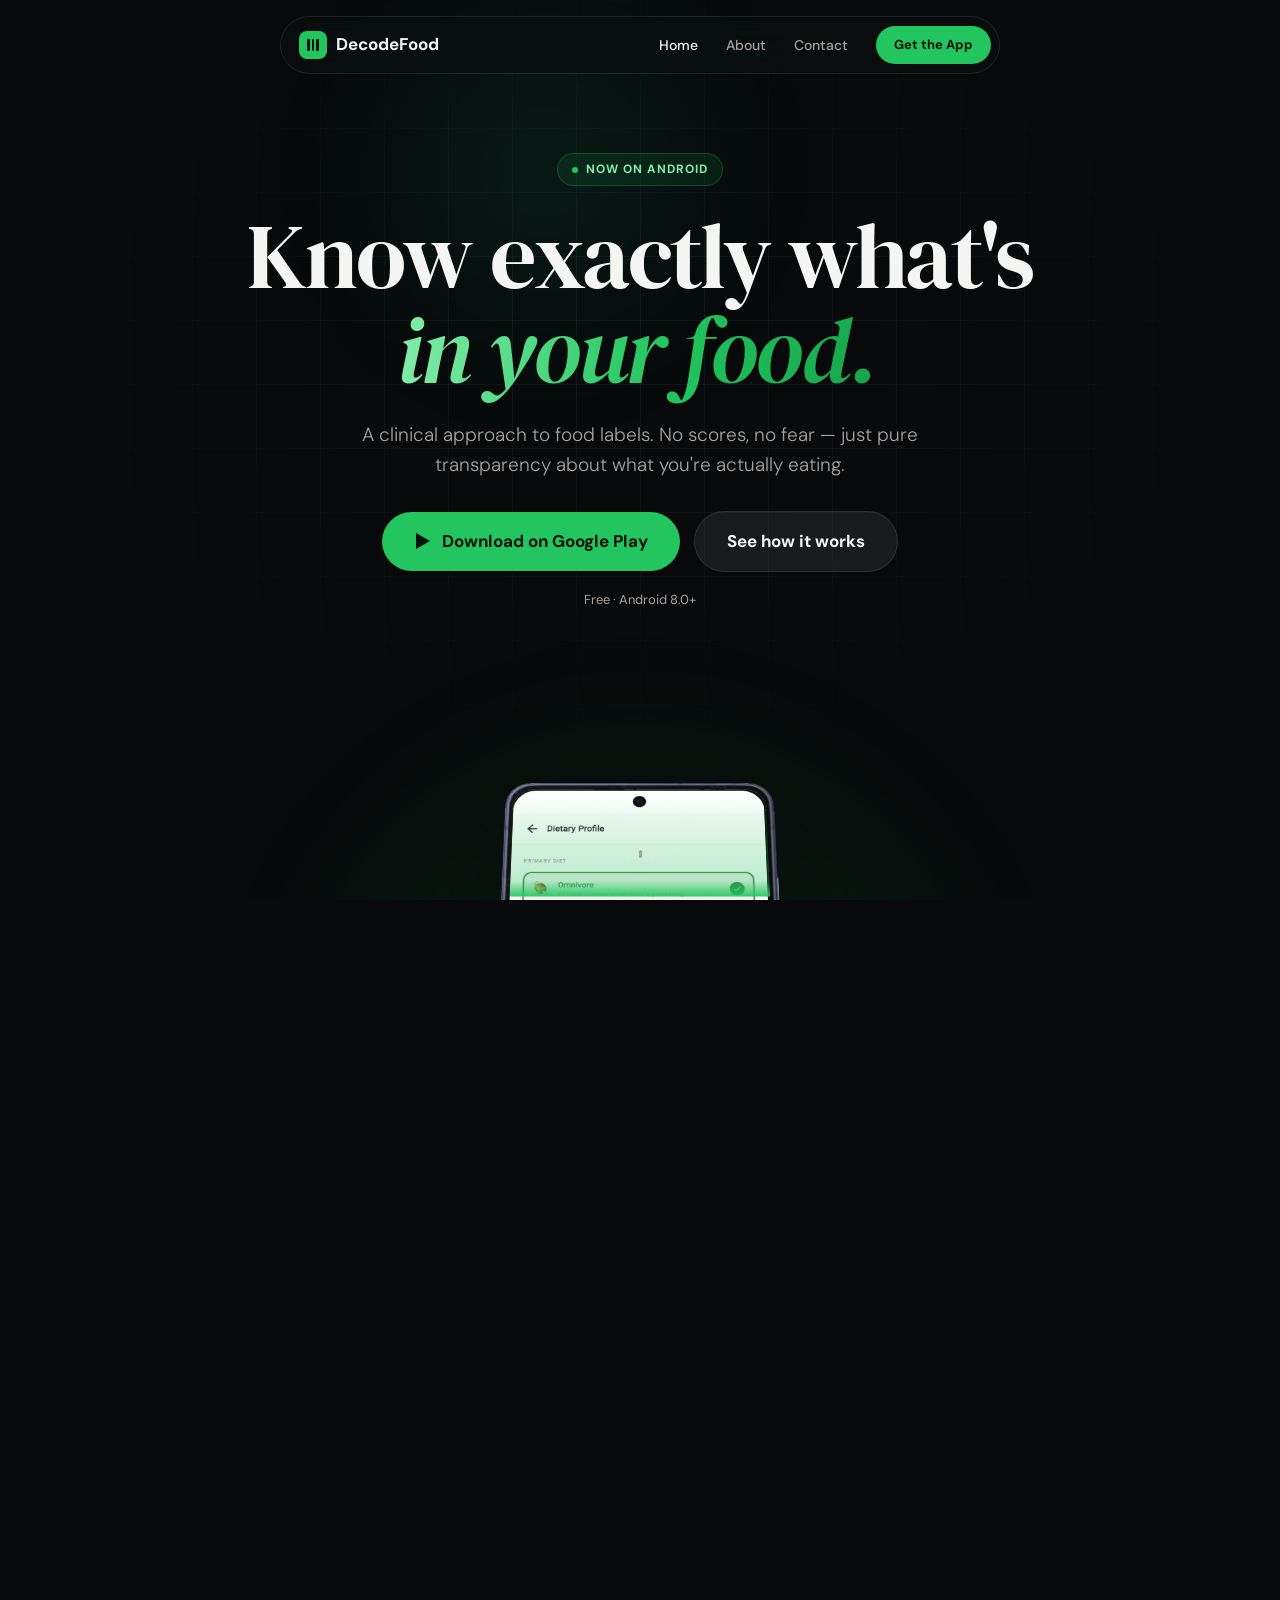
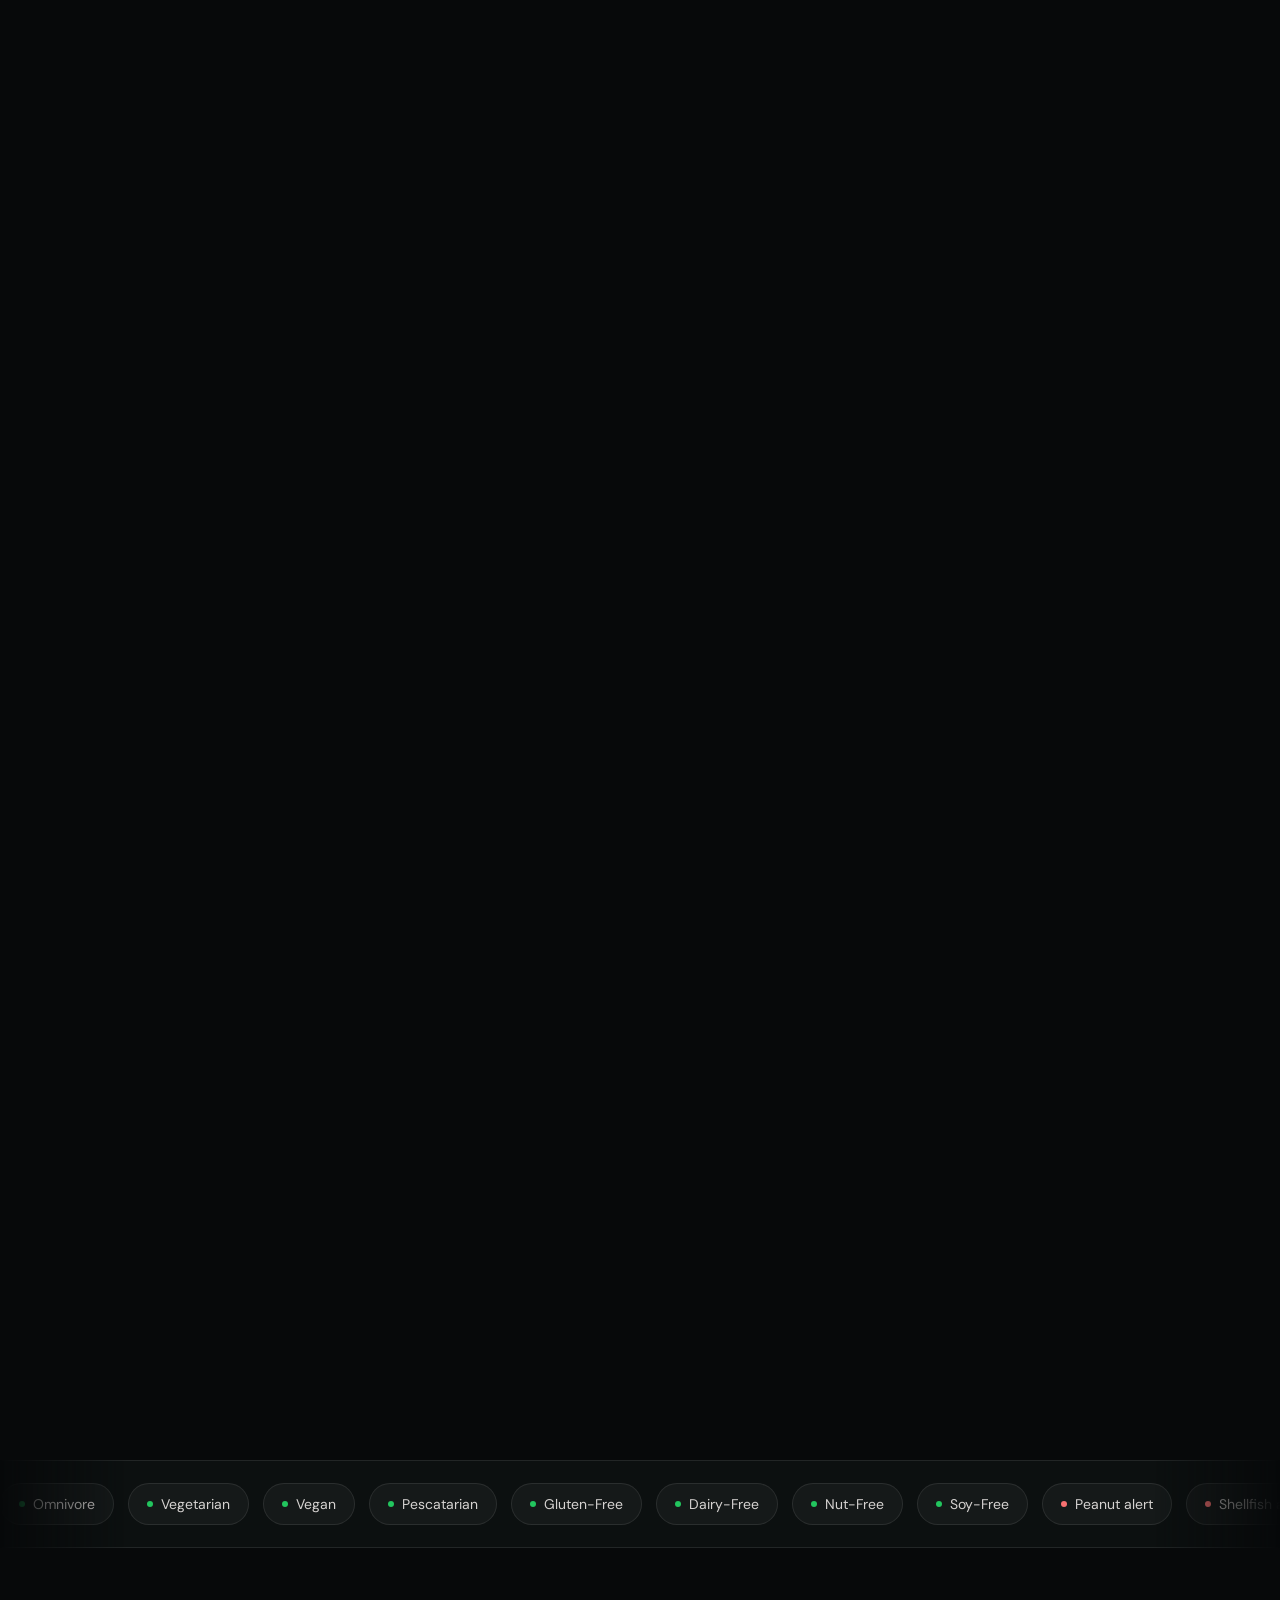
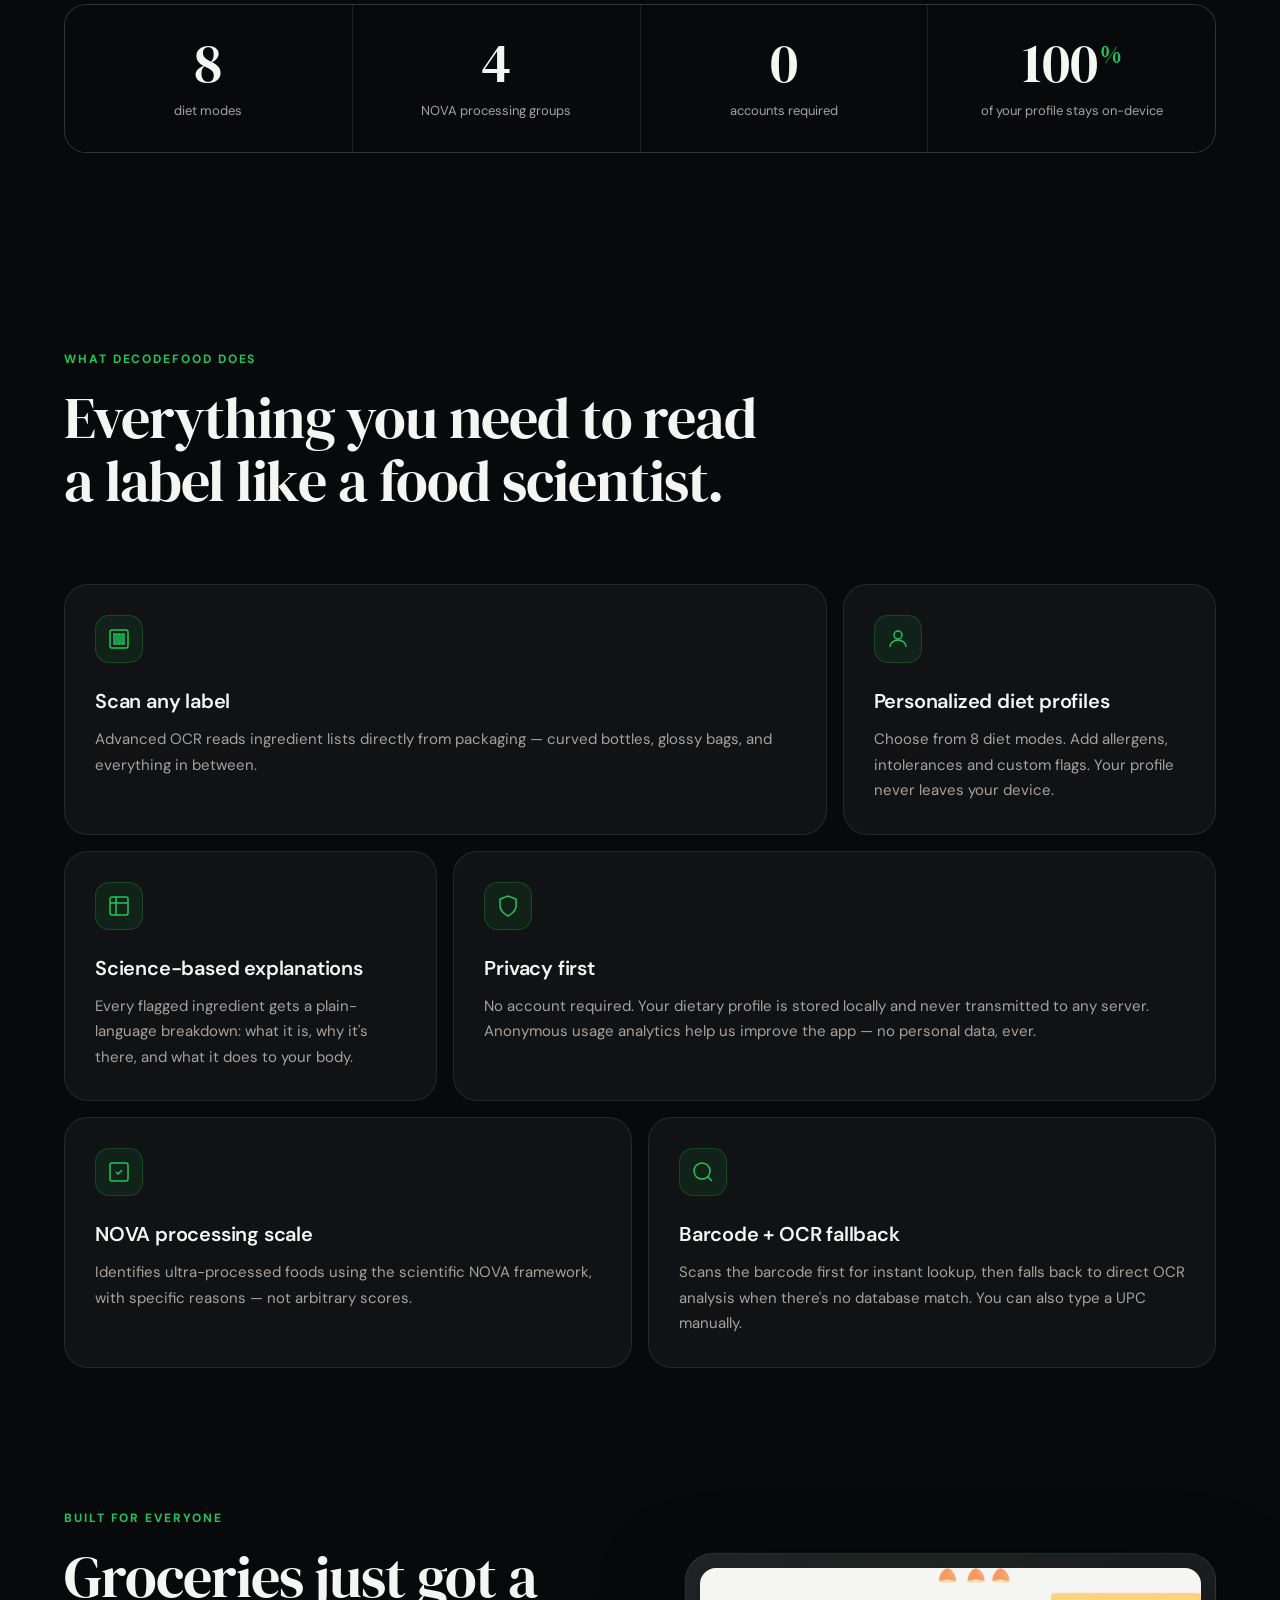
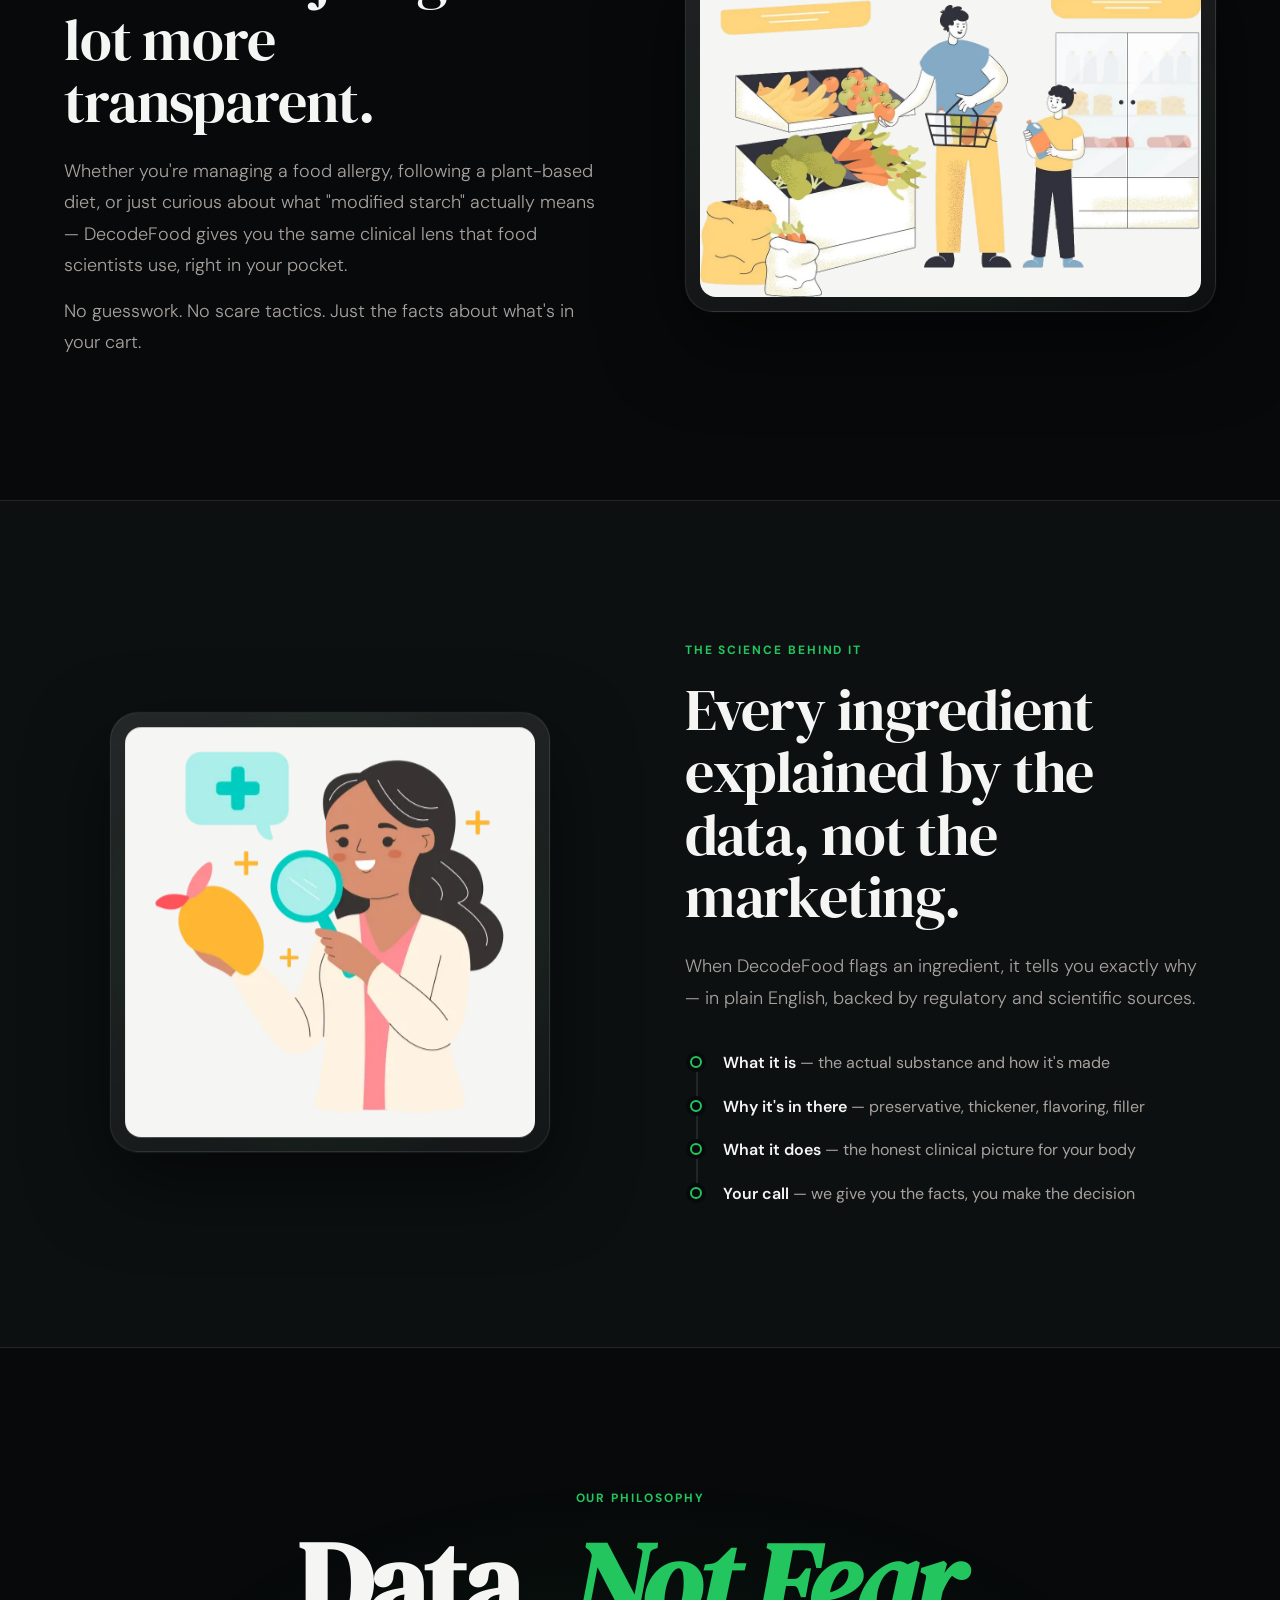
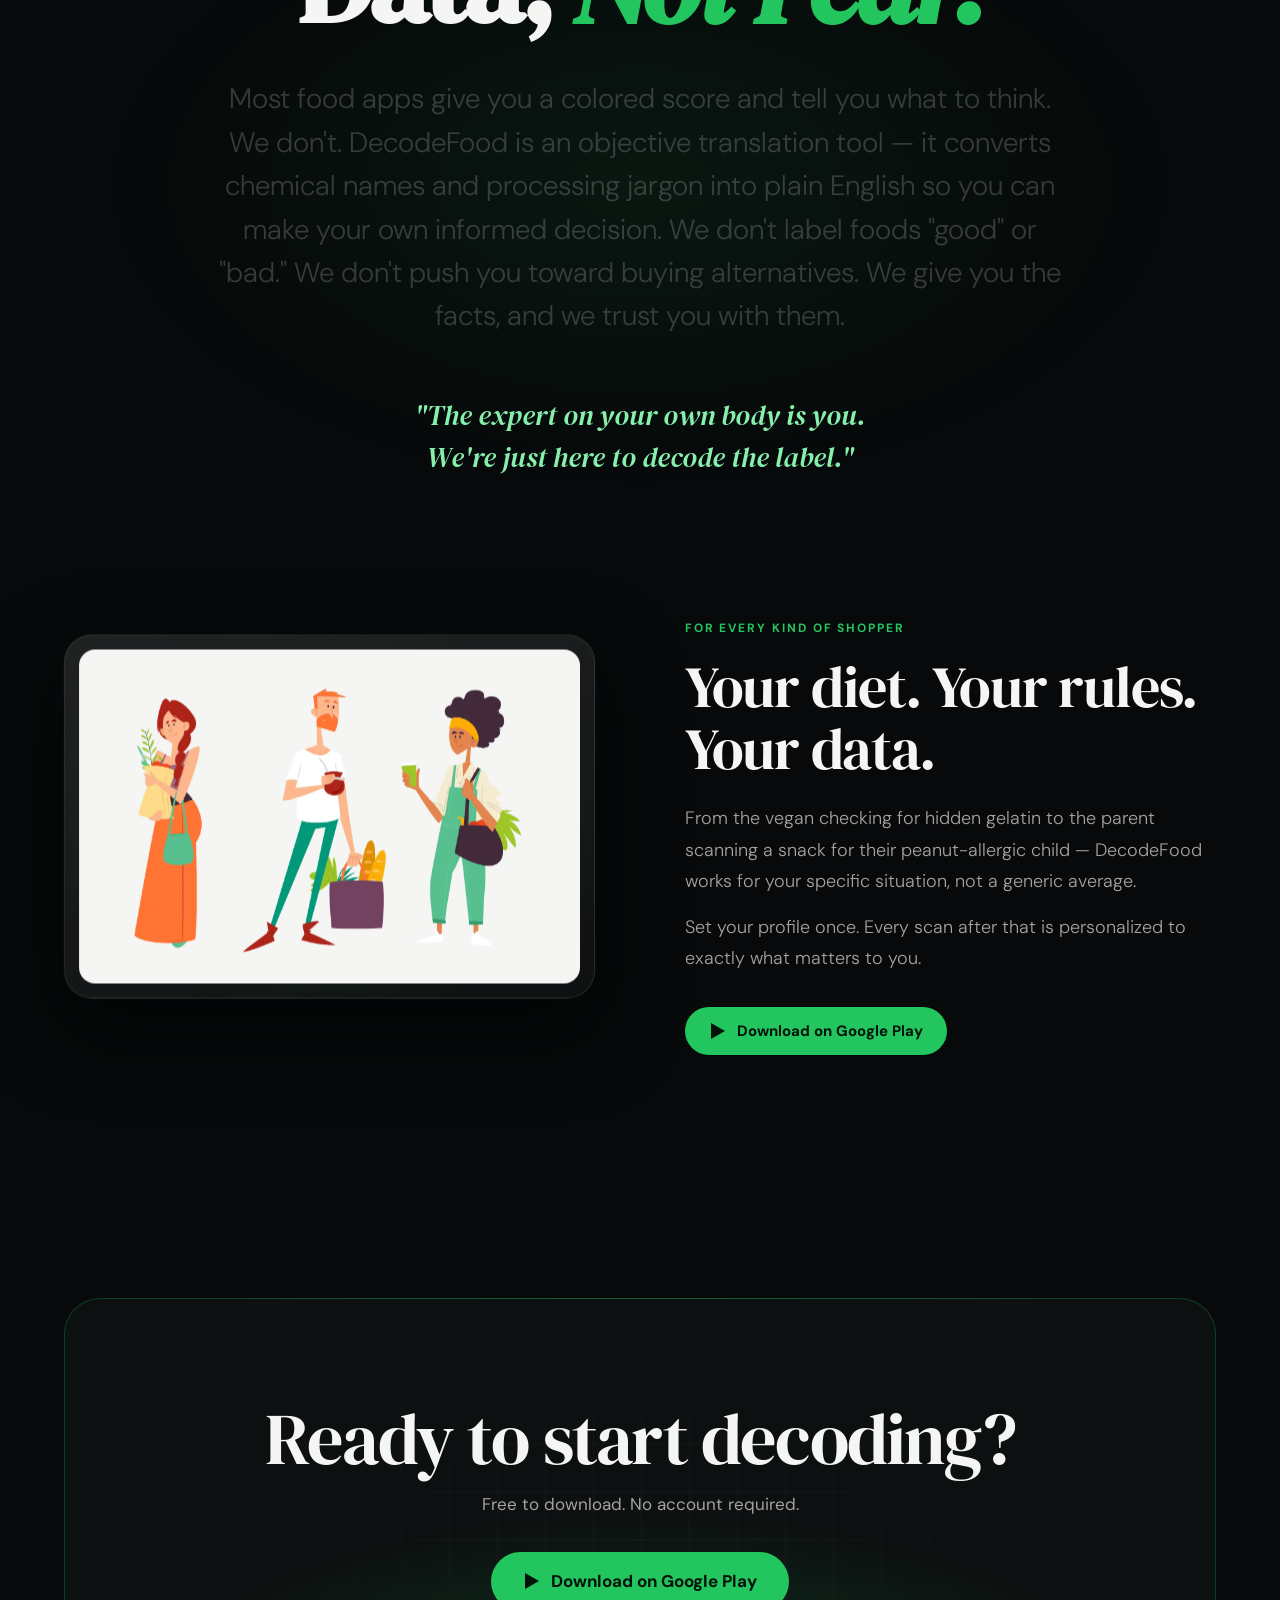
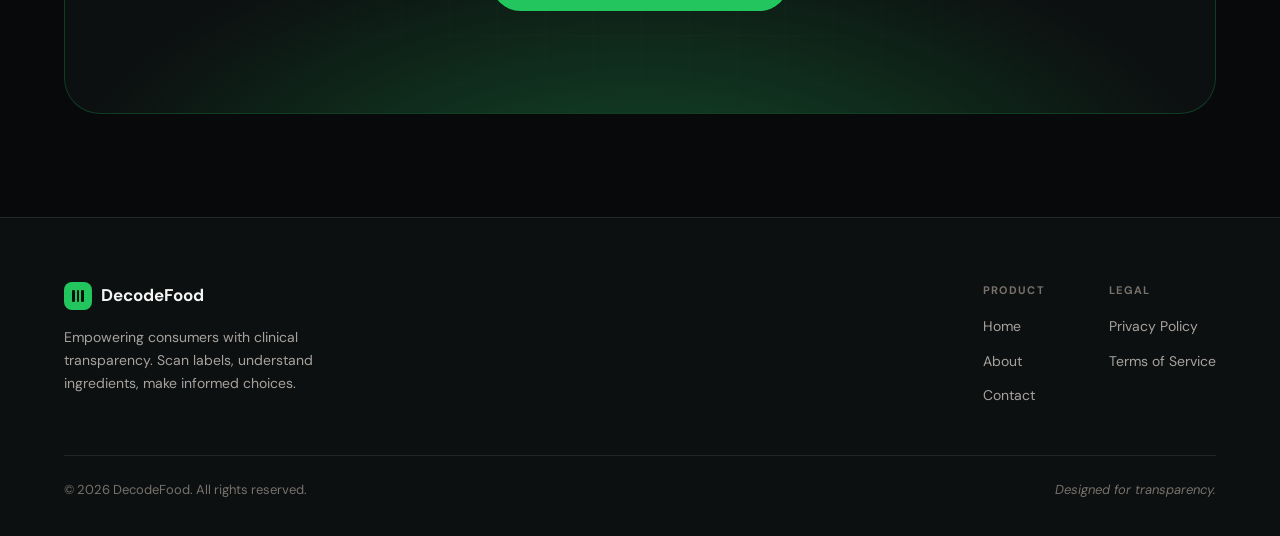
==== commit 67159da6: "Optimize images, add social share image, remove unused assets Convert illustrations and app screensh" ====
--- a/index.html
+++ b/index.html
@@ -15,14 +15,14 @@
 <meta property="og:url" content="https://decodefood.app/" />
 <meta property="og:title" content="DecodeFood — Know Exactly What's In Your Food" />
 <meta property="og:description" content="Scan any food label and instantly understand what you're eating. Personalized alerts for 8 diets, allergens, and ultra-processed ingredients. Free on Android." />
-<meta property="og:image" content="https://decodefood.app/images/splash-pattern.png" />
+<meta property="og:image" content="https://decodefood.app/images/og-image.jpg" />
 <meta property="og:site_name" content="DecodeFood" />
 
 <!-- Twitter Card -->
 <meta name="twitter:card" content="summary_large_image" />
 <meta name="twitter:title" content="DecodeFood — Know Exactly What's In Your Food" />
 <meta name="twitter:description" content="Scan any food label and instantly understand what you're eating. Free on Android." />
-<meta name="twitter:image" content="https://decodefood.app/images/splash-pattern.png" />
+<meta name="twitter:image" content="https://decodefood.app/images/og-image.jpg" />
 
 <!-- Structured Data: Mobile App -->
 <script type="application/ld+json">
@@ -39,7 +39,7 @@
     "priceCurrency": "USD"
   },
   "url": "https://decodefood.app",
-  "screenshot": "https://decodefood.app/images/splash-pattern.png",
+  "screenshot": "https://decodefood.app/images/app-dietary-profile.webp",
   "featureList": [
     "Food label OCR scanning",
     "Barcode ingredient lookup",
@@ -59,7 +59,7 @@
   <link rel="preconnect" href="https://fonts.googleapis.com" />
   <link rel="preconnect" href="https://fonts.gstatic.com" crossorigin />
   <link href="https://fonts.googleapis.com/css2?family=DM+Sans:ital,opsz,wght@0,9..40,300;0,9..40,400;0,9..40,500;0,9..40,600;0,9..40,700&family=DM+Serif+Display:ital@0;1&display=swap" rel="stylesheet" />
-  <link rel="preload" as="image" href="images/app-dietary-profile.png" fetchpriority="high" />
+  <link rel="preload" as="image" href="images/app-dietary-profile.webp" fetchpriority="high" />
   <script>document.documentElement.classList.add('js');</script>
   <link rel="stylesheet" href="home.css" />
   <!-- Google tag (gtag.js) -->
@@ -148,7 +148,7 @@
         </div>
 
         <div class="phone">
-          <img src="images/app-dietary-profile.png" width="917" height="1903" alt="The DecodeFood app's Dietary Profile screen, showing eight diet modes from Omnivore to Soy-Free and an allergy field" fetchpriority="high" />
+          <img src="images/app-dietary-profile.webp" width="917" height="1903" alt="The DecodeFood app's Dietary Profile screen, showing eight diet modes from Omnivore to Soy-Free and an allergy field" fetchpriority="high" />
           <div class="screen-fx" aria-hidden="true"></div>
         </div>
 
@@ -257,7 +257,7 @@
         </div>
         <div class="split-media" data-reveal="right">
           <div class="frame" data-parallax="0.06">
-            <img src="images/illustration-family.png" width="1136" height="746" alt="Family shopping together in a grocery store" loading="lazy" decoding="async" />
+            <img src="images/illustration-family.webp" width="1136" height="746" alt="Family shopping together in a grocery store" loading="lazy" decoding="async" />
           </div>
         </div>
       </div>
@@ -270,7 +270,7 @@
       <div class="split flip">
         <div class="split-media" data-reveal="left">
           <div class="frame square" data-parallax="-0.05">
-            <img src="images/illustration-nutritionist.png" width="512" height="512" alt="Science-based ingredient analysis" loading="lazy" decoding="async" />
+            <img src="images/illustration-nutritionist.webp" width="512" height="512" alt="Science-based ingredient analysis" loading="lazy" decoding="async" />
           </div>
         </div>
         <div>
@@ -306,7 +306,7 @@
       <div class="split flip">
         <div class="split-media" data-reveal="left">
           <div class="frame" data-parallax="0.05">
-            <img src="images/illustration-people.png" width="3000" height="2000" alt="Diverse group of grocery shoppers" loading="lazy" decoding="async" />
+            <img src="images/illustration-people.webp" width="1600" height="1067" alt="Diverse group of grocery shoppers" loading="lazy" decoding="async" />
           </div>
         </div>
         <div>
--- a/home.css
+++ b/home.css
@@ -1,4 +1,4 @@
-/* DecodeFood — homepage (dark, cinematic). Self-contained: index.html does not load style.css. */
+/* DecodeFood — homepage (dark, cinematic). Base styles, nav and footer shared by every page. */
 
 :root {
   color-scheme: dark;
